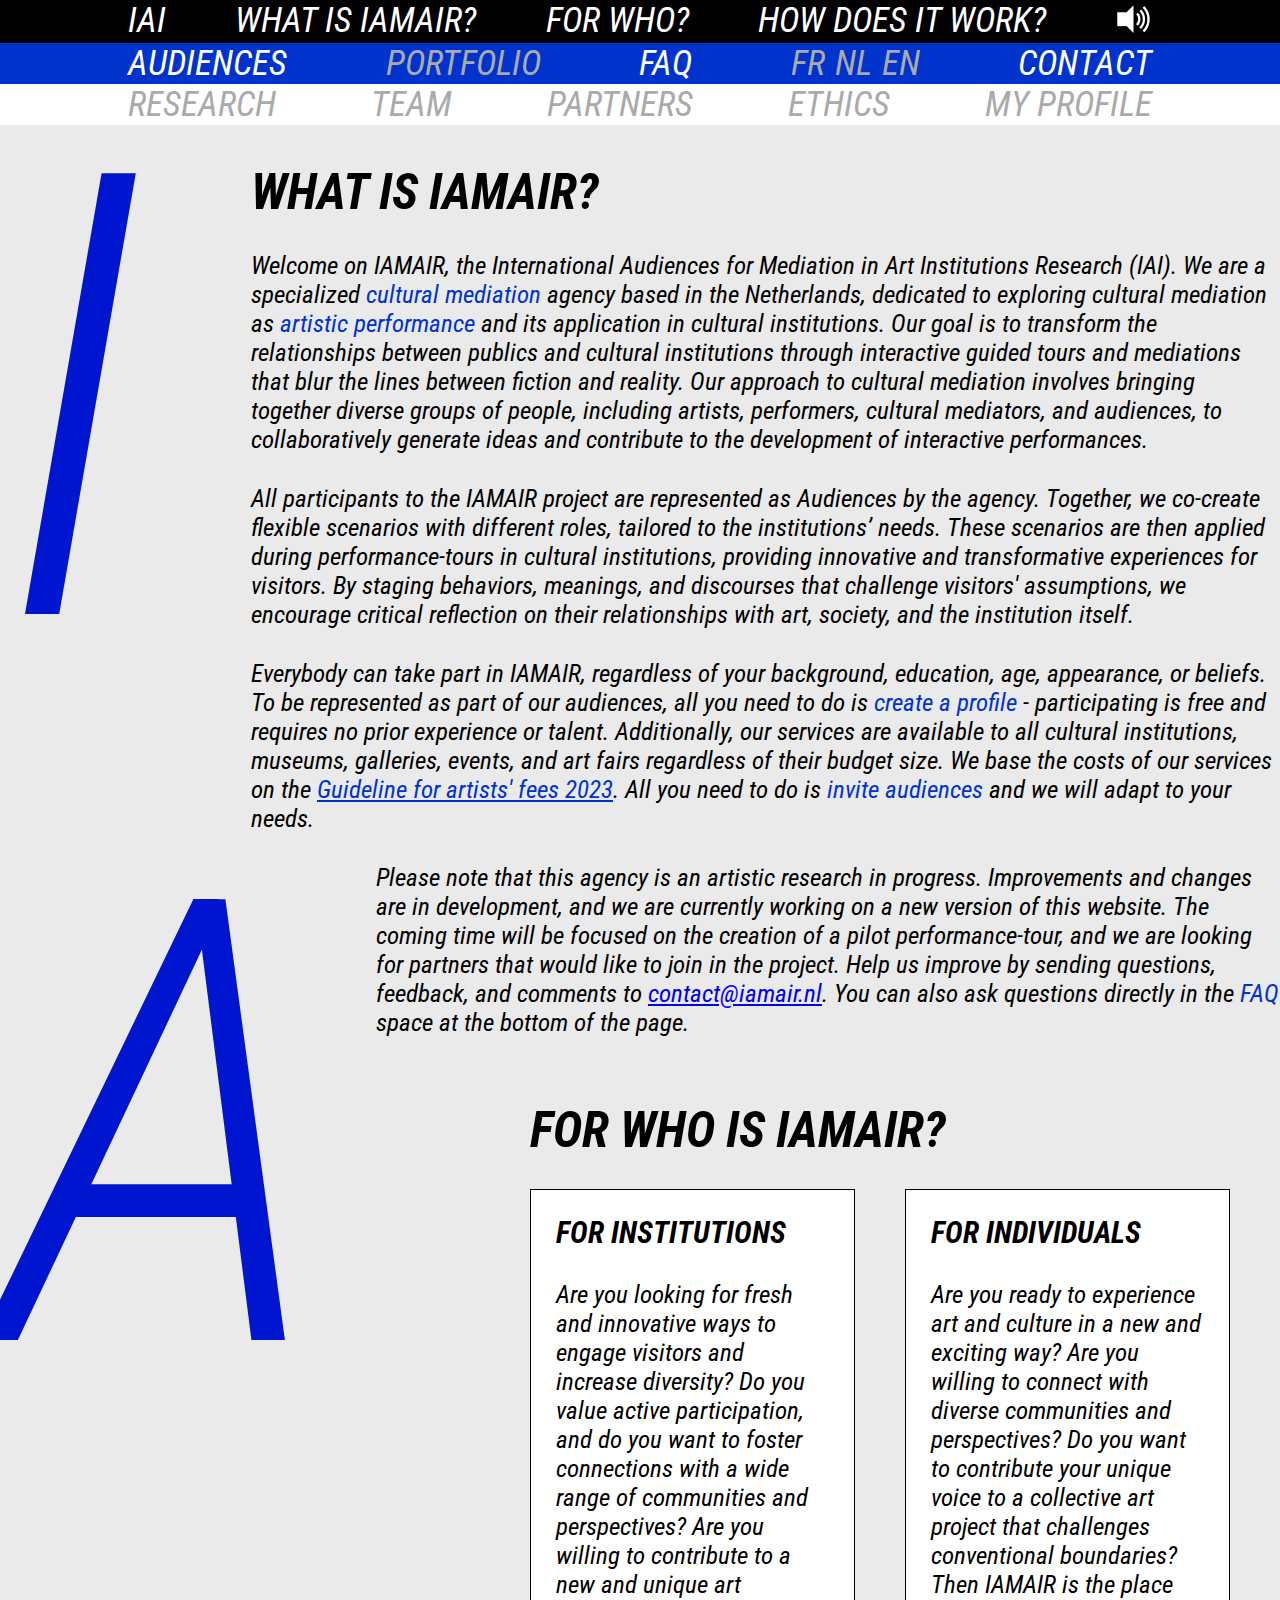
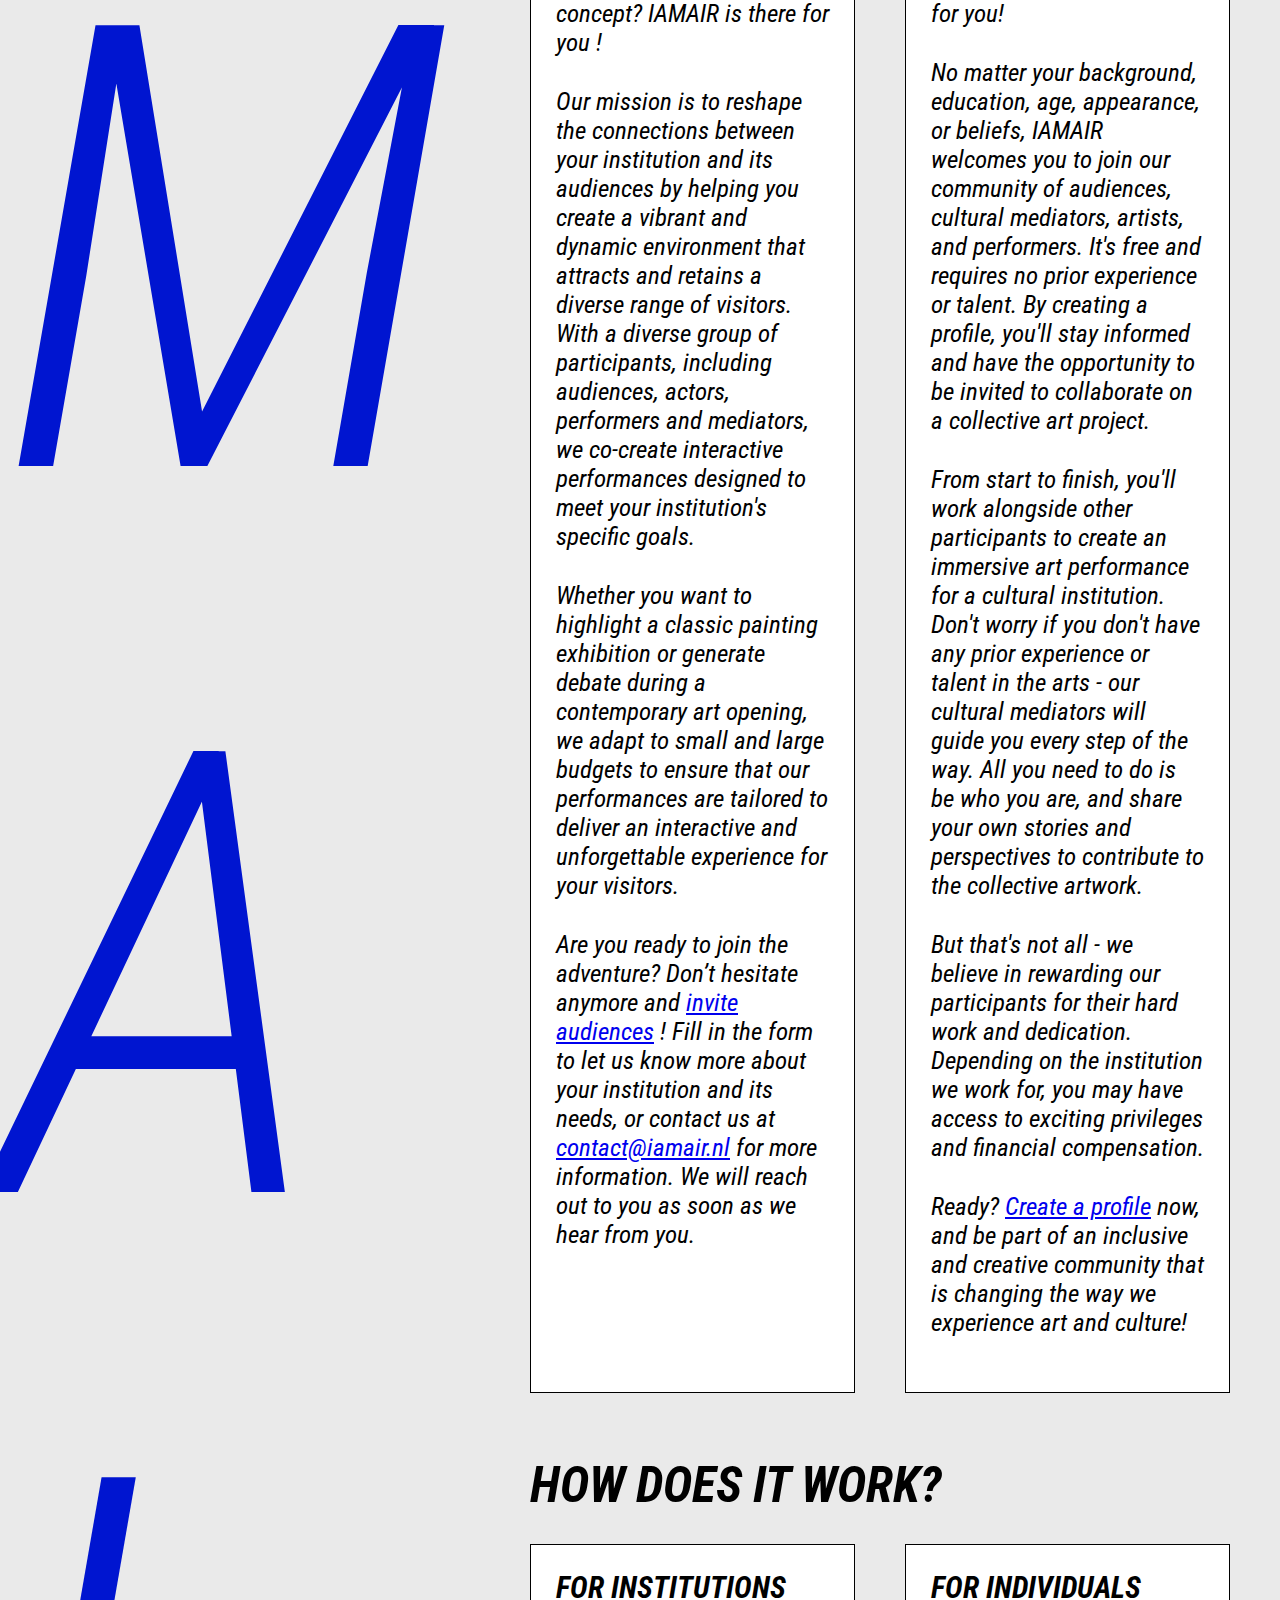
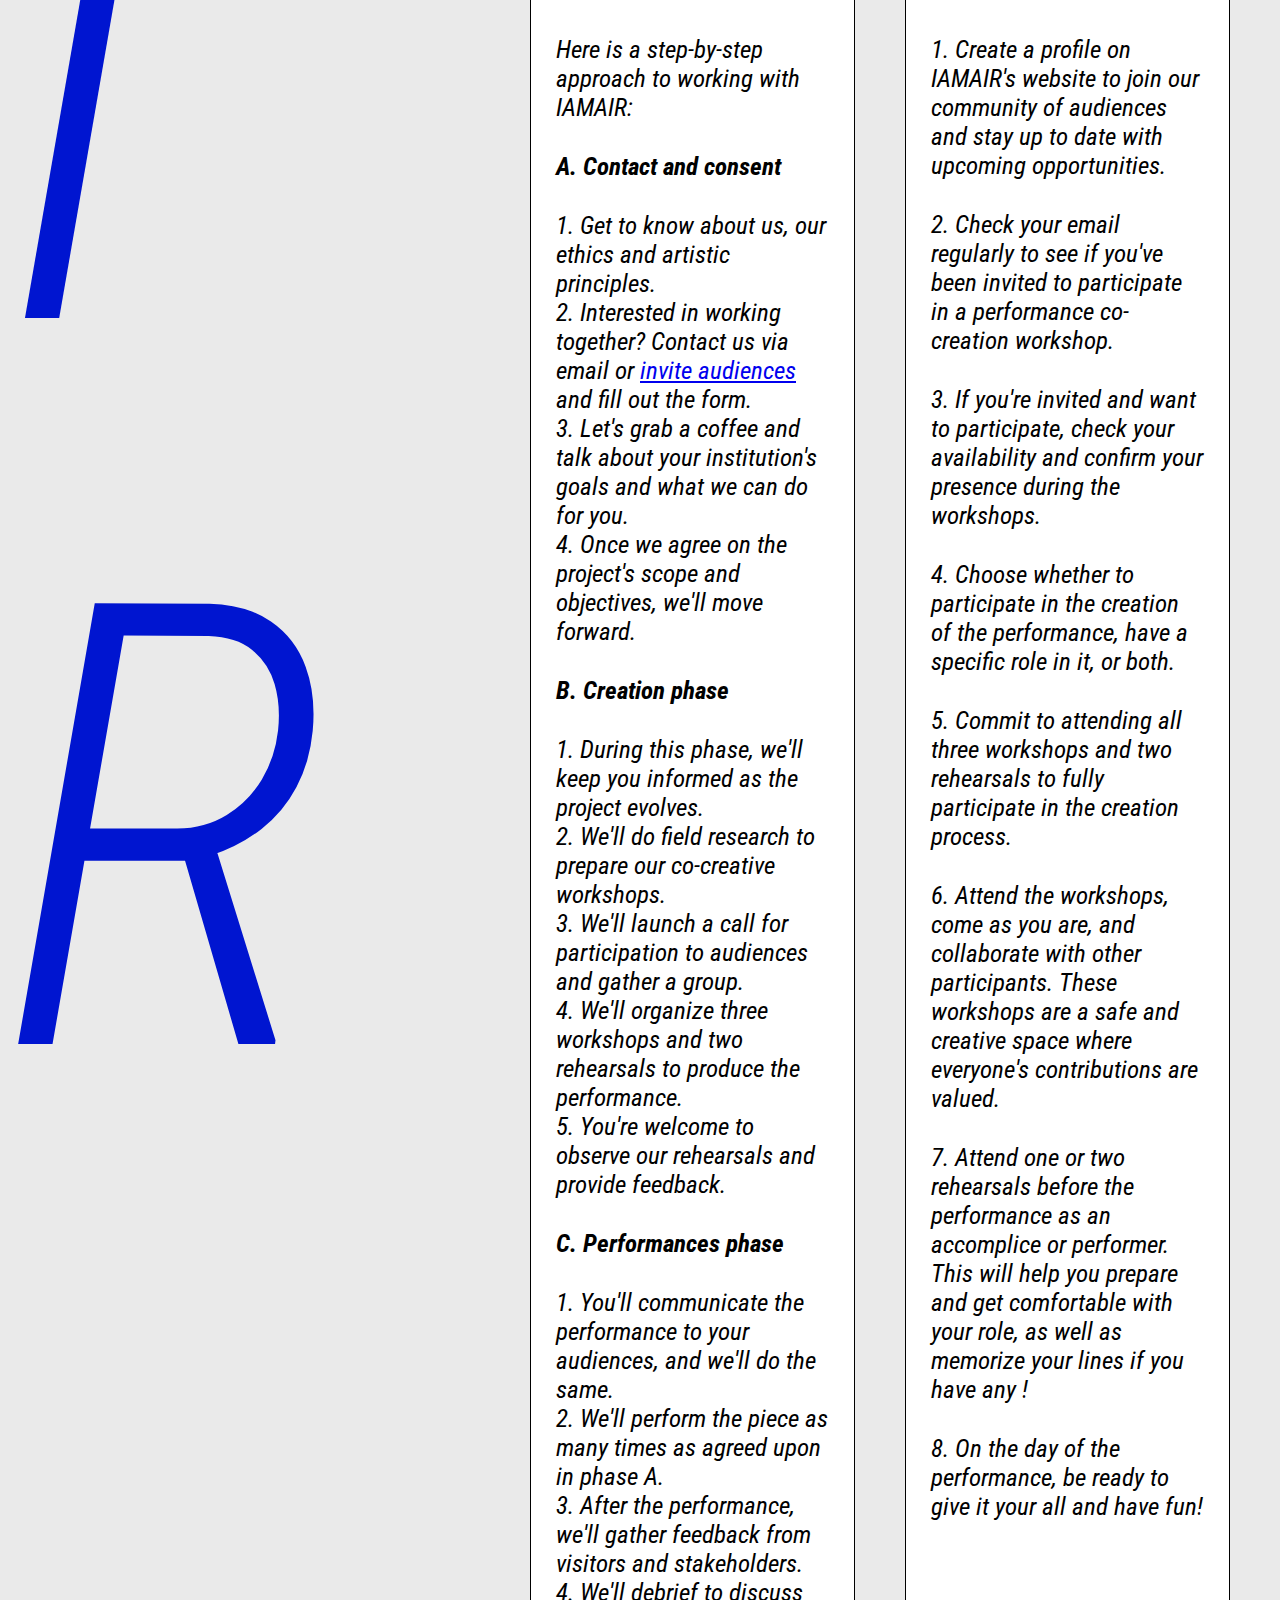
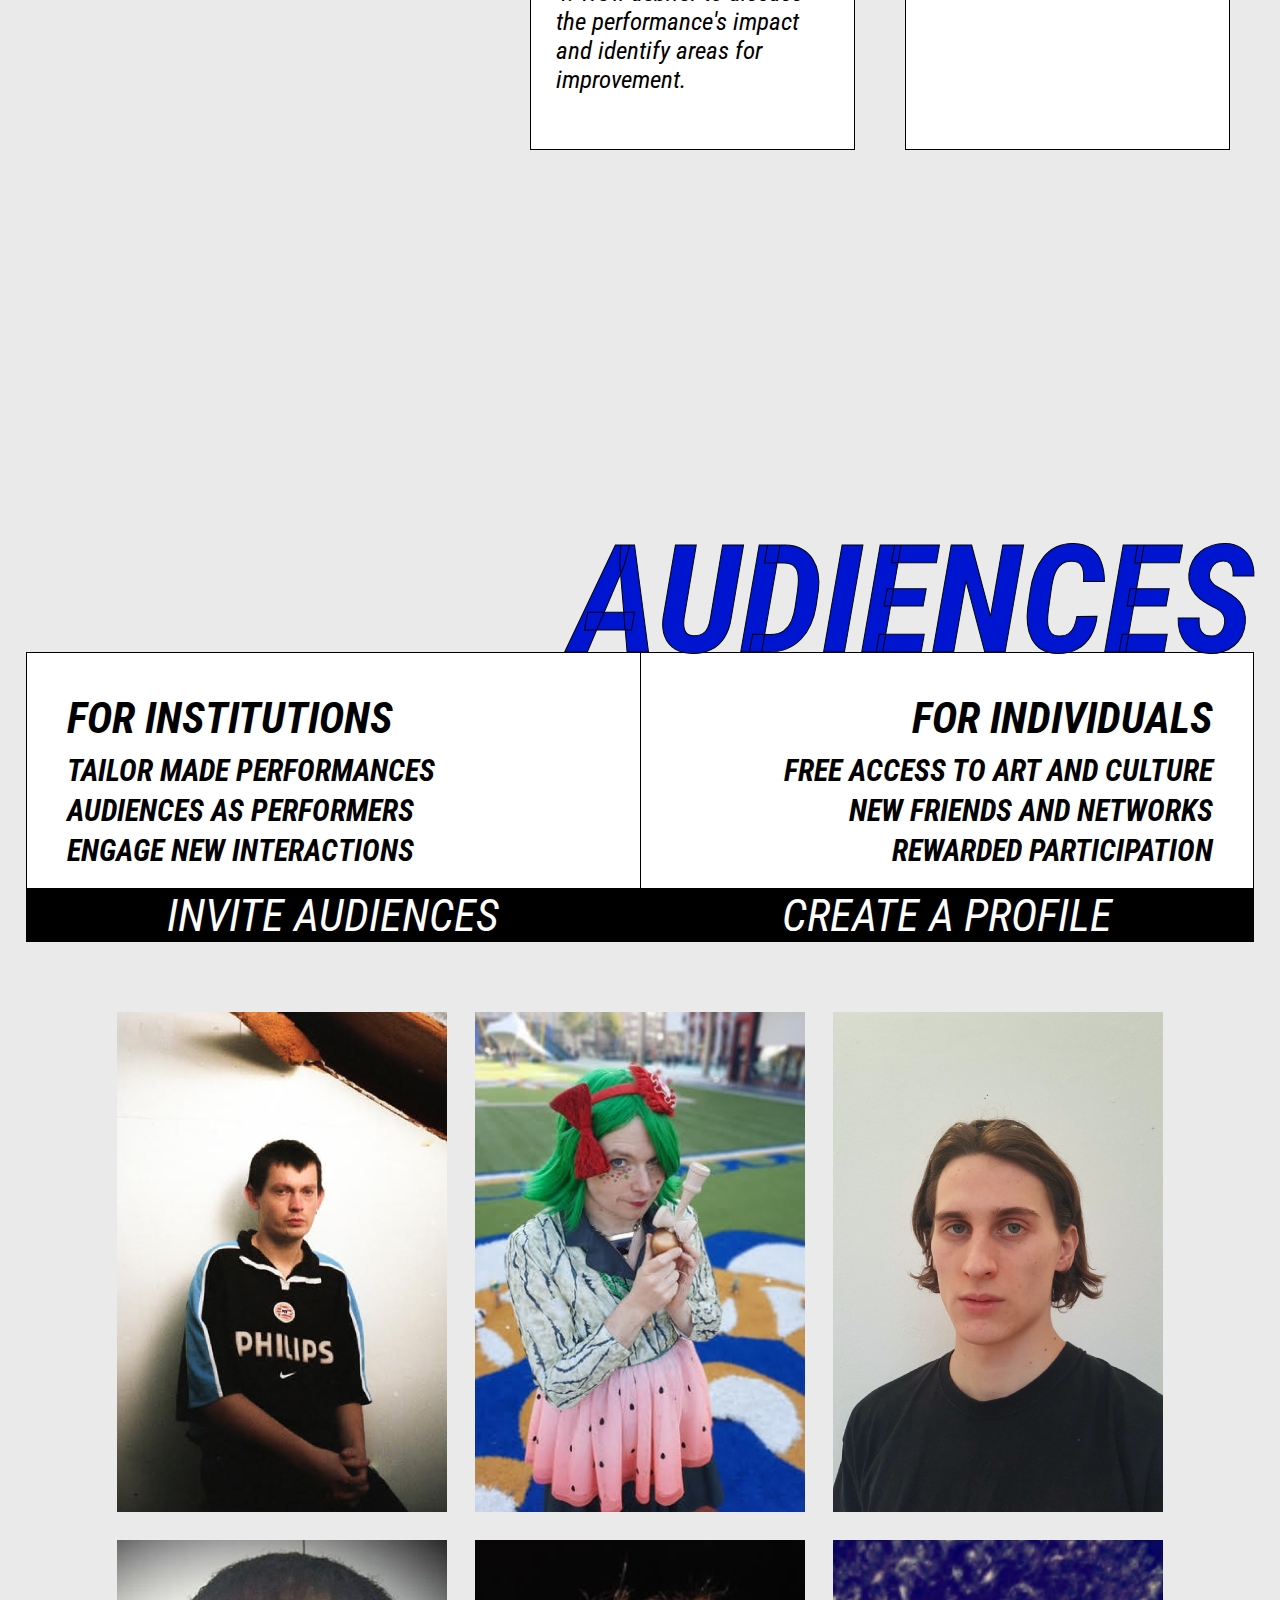
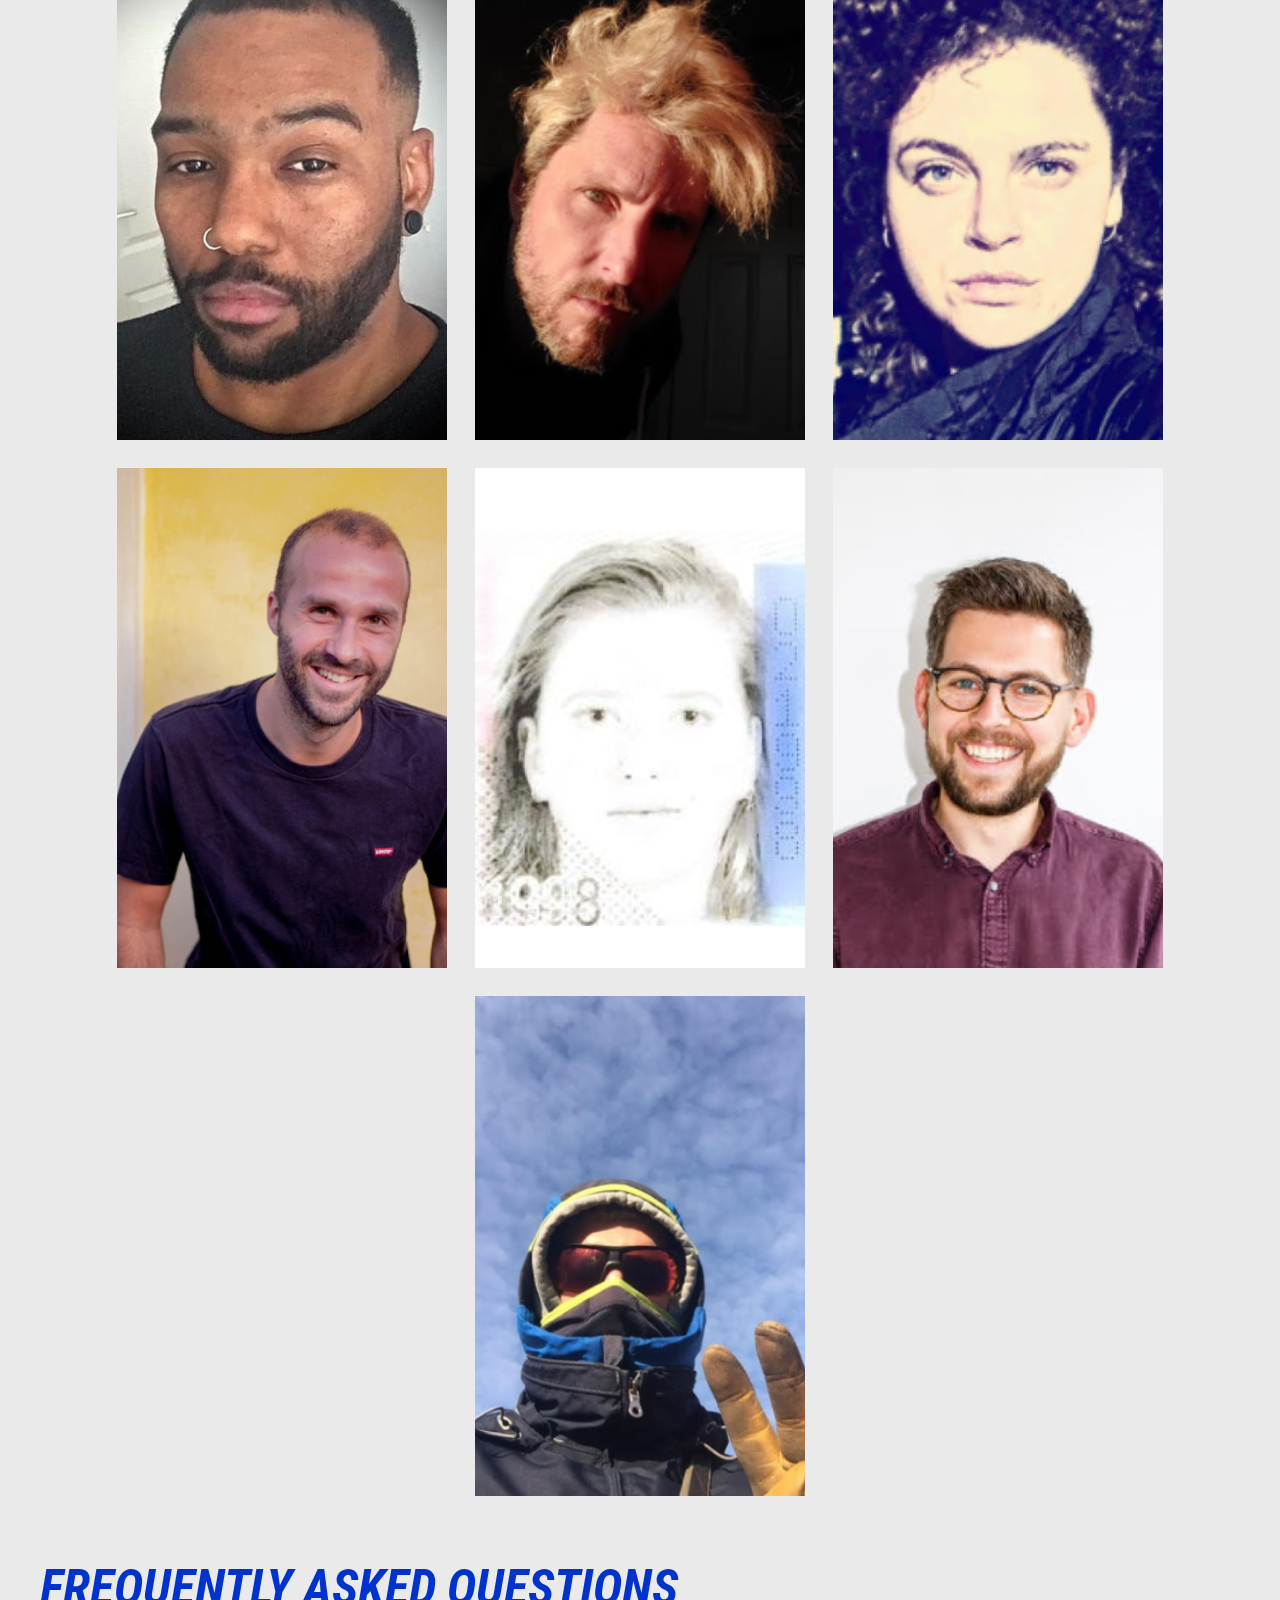
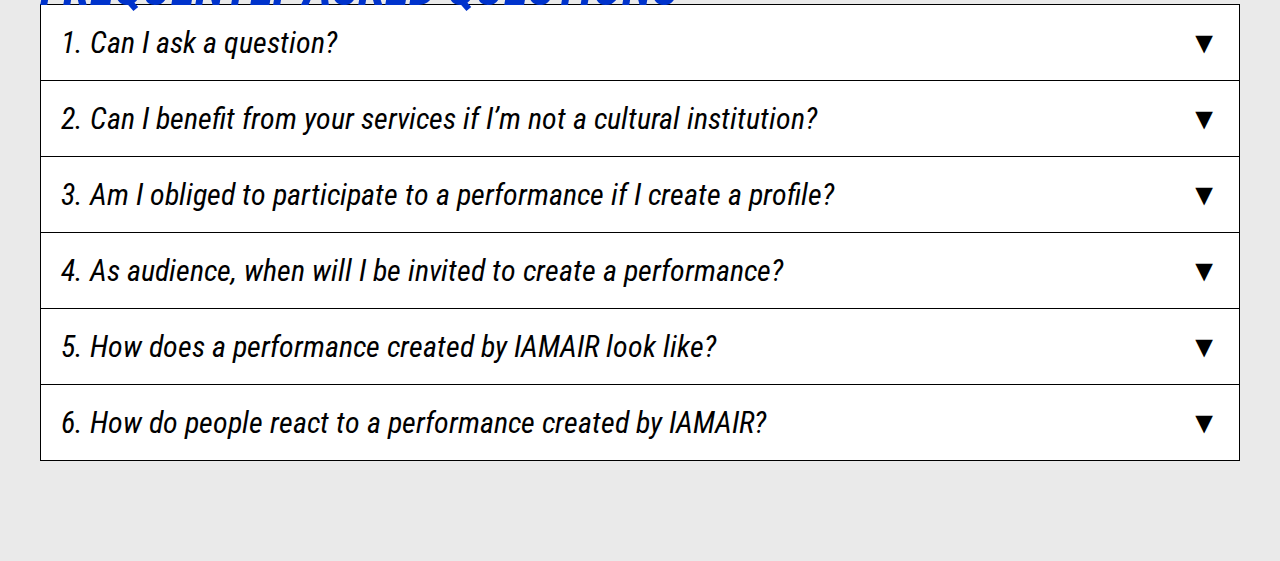
==== index.html @ 420932a9 "style logo in homepage" ====
<!DOCTYPE html>
<html lang="en" class="w-100 h-100">
    <head>
        <meta content="text/html;charset=utf-8" http-equiv="Content-Type"><meta content="utf-8" http-equiv="encoding">
        <link rel="preconnect" href="https://fonts.googleapis.com">
        <link rel="preconnect" href="https://fonts.gstatic.com" crossorigin>
        <link href="https://fonts.googleapis.com/css2?family=Arimo:ital,wght@0,400;0,500;0,600;0,700;1,400;1,500;1,600;1,700&family=Roboto+Condensed:ital,wght@0,300;0,400;0,700;1,300;1,400;1,700&display=swap" rel="stylesheet">
        <style>
            @import url('https://fonts.googleapis.com/css2?family=Arimo:ital,wght@0,400;0,500;0,600;0,700;1,400;1,500;1,600;1,700&family=Roboto+Condensed:ital,wght@0,300;0,400;0,700;1,300;1,400;1,700&display=swap');
            body {
                font-family: 'Arimo', sans-serif;
                font-family: 'Roboto Condensed', sans-serif;
                font-size: 25px;
            }
        </style>
        <link rel="stylesheet" href="styles/main.css">
        <link rel="stylesheet" href="styles/navbar.css">
        <link rel="stylesheet" href="styles/sections.css">
        <script src="js/people.js"></script>
    </head>
    <body class="bg-lightgray">
        <div class="navbar">
            <ul style="max-width: none;padding-inline: 10%;">
                <li>
                    <a href="#">IAI</a>
                </li>
                <li>
                    <a href="#what-is-aimair">WHAT IS IAMAIR?</a>
                </li>
                <li>
                    <a href="#for-who">FOR WHO?</a>
                </li>
                <li>
                    <a href="#how-does-it-work">HOW DOES IT WORK?</a>
                </li>
                <li class="speaker disabled"><img src="images/speaker-icon.png" alt="speaker-icon" /></li>
            </ul>
            <ul class="second-row" style="background: #0033CC;max-width: none;padding-inline: 10%;">
                <li>
                    <a href="#audiences">AUDIENCES</a>
                </li>
                <li class="disable">
                    <a href="#portfolio" style="pointer-events: none">PORTFOLIO</a>
                </li>
                <li>
                    <a href="#faq">FAQ</a>
                </li>
                <li class="languages disabled">
                    <ul>
                        <li>FR</li>
                        <li>NL</li>
                        <li>EN</li>
                    </ul>
                </li>
                <li>
                    <a href="mailto:contact@iamair.nl">CONTACT</a>
                </li>
            </ul>
            <ul class="third-row" style="background: white;max-width: none;padding-inline: 10%;color: blue;">
                <li class="disable">
                    <a href="#research" style="pointer-events: none">RESEARCH</a>
                </li>
                <li class="disable">
                    <a href="#team" style="pointer-events: none">TEAM</a>
                </li>
                <li class="disable">
                    <a href="#partners" style="pointer-events: none">PARTNERS</a>
                </li>
                <li class="disable">
                    <a href="#ethics" style="pointer-events: none">ETHICS</a>
                </li>
                <li class="disable">
                    <a href="#myprofile" style="pointer-events: none">MY PROFILE</a>
                </li>
            </ul>
        </div>
        <div class="sections">
            <div id="about">
                <div class="vertical-logo">
                    IAMAIR
                </div>
                <div id="what-is-aimair">
                    <h2>WHAT IS IAMAIR? </h2>
                    <div>
                        <p>Welcome on IAMAIR, the International Audiences for Mediation in Art Institutions Research (IAI). We are a specialized <span class="blue">cultural mediation</span> agency based in the Netherlands, dedicated to exploring cultural mediation as <span class="blue">artistic performance</span> and its application in cultural institutions. Our goal is to transform the relationships between publics and cultural institutions through interactive guided tours and mediations that blur the lines between fiction and reality. Our approach to cultural mediation involves bringing together diverse groups of people, including artists, performers, cultural mediators, and audiences, to collaboratively generate ideas and contribute to the development of interactive performances.</p>
                        <p>All participants to the IAMAIR project are represented as Audiences by the agency. Together, we co-create flexible scenarios with different roles, tailored to the institutions’ needs. These scenarios are then applied during performance-tours in cultural institutions, providing innovative and transformative experiences for visitors. By staging behaviors, meanings, and discourses that challenge visitors' assumptions, we encourage critical reflection on their relationships with art, society, and the institution itself.</p>
                        <p>Everybody can take part in IAMAIR, regardless of your background, education, age, appearance, or beliefs. To be represented as part of our audiences, all you need to do is <span class="blue">create a profile</span> - participating is free and requires no prior experience or talent. Additionally, our services are available to all cultural institutions, museums, galleries, events, and art fairs regardless of their budget size. We base the costs of our services on the <a href="https://kunstenaarshonorarium.nl/en/guideline-for-artists-fees/" class="blue" target="_blank">Guideline for artists' fees 2023</a>. All you need to do is <span class="blue">invite audiences</span> and we will adapt to your needs.</p>
                        <p>Please note that this agency is an artistic research in progress. Improvements and changes are in development, and we are currently working on a new version of this website. The coming time will be focused on the creation of a pilot performance-tour, and we are looking for partners that would like to join in the project. Help us improve by sending questions, feedback, and comments to <a href="mailto:contact@iamair.nl">contact@iamair.nl</a>. You can also ask questions directly in the <span class="blue">FAQ</span> space at the bottom of the page.</p>
                    </div>
                </div>
                <div id="for-who">
                    <h2>FOR WHO IS IAMAIR?</h2>
                    <div>
                        <div class="what-column">
                            <h3>FOR INSTITUTIONS</h3>
                            <p>Are you looking for fresh and innovative ways to engage visitors and increase diversity? Do you value active participation, and do you want to foster connections with a wide range of communities and perspectives? Are you willing to contribute to a new and unique art concept? IAMAIR is there for you !</p>
                            <p>Our mission is to reshape the connections between your institution and its audiences by helping you create a vibrant and dynamic environment that attracts and retains a diverse range of visitors. With a diverse group of participants, including audiences, actors, performers and mediators, we co-create interactive performances designed to meet your institution's specific goals.</p>
                            <p>Whether you want to highlight a classic painting exhibition or generate debate during a contemporary art opening, we adapt to small and large budgets to ensure that our performances are tailored to deliver an interactive and unforgettable experience for your visitors.</p>
                            <p>Are you ready to join the adventure? Don’t hesitate anymore and <a href="/invite-audiences.html">invite audiences</a> ! Fill in the form to let us know more about your institution and its needs, or contact us at <a href="mailto:contact@iamair.nl">contact@iamair.nl</a> for more information. We will reach out to you as soon as we hear from you.</p>
                        </div>
                        <div class="what-column">
                            <h3>FOR INDIVIDUALS</h3>
                            <p>Are you ready to experience art and culture in a new and exciting way? Are you willing to connect with diverse communities and perspectives? Do you want to contribute your unique voice to a collective art project that challenges conventional boundaries? Then IAMAIR is the place for you!</p>
                            <p>No matter your background, education, age, appearance, or beliefs, IAMAIR welcomes you to join our community of audiences, cultural mediators, artists, and performers. It's free and requires no prior experience or talent. By creating a profile, you'll stay informed and have the opportunity to be invited to collaborate on a collective art project.</p>
                            <p>From start to finish, you'll work alongside other participants to create an immersive art performance for a cultural institution. Don't worry if you don't have any prior experience or talent in the arts - our cultural mediators will guide you every step of the way. All you need to do is be who you are, and share your own stories and perspectives to contribute to the collective artwork.</p>
                            <p>But that's not all - we believe in rewarding our participants for their hard work and dedication. Depending on the institution we work for, you may have access to exciting privileges and financial compensation.</p>
                            <p>Ready? <a href="/create-a-profile.html">Create a profile</a> now, and be part of an inclusive and creative community that is changing the way we experience art and culture!</p>
                        </div>
                    </div>
                </div>
                <div id="how-does-it-work">
                    <h2>HOW DOES IT WORK?</h2>
                    <div>
                        <div class="what-column">
                            <h3>FOR INSTITUTIONS</h3>
                            <p>Here is a step-by-step approach to working with IAMAIR:</p>
                            <p><b>A. Contact and consent</b></p>
                            <p>
                            1. Get to know about us, our ethics and artistic principles.</br>
                            2. Interested in working together? Contact us via email or <a href="/invite-audiences.html">invite audiences</a> and fill out the form.</br>
                            3. Let's grab a coffee and talk about your institution's goals and what we can do for you.</br>
                            4. Once we agree on the project's scope and objectives, we'll move forward.
                            </p>
                            <p><b>B. Creation phase</b></p>
                            <p>
                            1. During this phase, we'll keep you informed as the project evolves.</br>
                            2. We'll do field research to prepare our co-creative workshops.</br>
                            3. We'll launch a call for participation to audiences and gather a group.</br>
                            4. We'll organize three workshops and two rehearsals to produce the performance.</br>
                            5. You're welcome to observe our rehearsals and provide feedback.     
                            </p>
                            <p><b>C. Performances phase</b></p>
                            <p>
                            1. You'll communicate the performance to your audiences, and we'll do the same.</br>
                            2. We'll perform the piece as many times as agreed upon in phase A.</br>
                            3. After the performance, we'll gather feedback from visitors and stakeholders.</br>
                            4. We'll debrief to discuss the performance's impact and identify areas for improvement. 
                            </p>
                        </div>
                        <div class="what-column">
                            <h3>FOR INDIVIDUALS</h3>
                            <p>1. Create a profile on IAMAIR's website to join our community of audiences and stay up to date with upcoming opportunities.</p>
                            <p>2. Check your email regularly to see if you've been invited to participate in a performance co-creation workshop.</p>
                            <p>3. If you're invited and want to participate, check your availability and confirm your presence during the workshops.</p>
                            <p>4. Choose whether to participate in the creation of the performance, have a specific role in it, or both.</p>
                            <p>5. Commit to attending all three workshops and two rehearsals to fully participate in the creation process.</p>
                            <p>6. Attend the workshops, come as you are, and collaborate with other participants. These workshops are a safe and creative space where everyone's contributions are valued.</p>
                            <p>7. Attend one or two rehearsals before the performance as an accomplice or performer. This will help you prepare and get comfortable with your role, as well as memorize your lines if you have any !</p>
                            <p>8. On the day of the performance, be ready to give it your all and have fun!</p>
                        </div>
                    </div>
                </div>
            </div>
            <div id="audiences">
                <div>
                    <h2 style="margin-bottom: -37px !important;">AUDIENCES</h2>
                </div>
                <div class="audiences-options">
                    <div class="audiences-left">
                        <h3>FOR INSTITUTIONS</h3>
                        <ul>
                            <li>TAILOR MADE PERFORMANCES</li>
                            <li>AUDIENCES AS PERFORMERS</li>
                            <li>ENGAGE NEW INTERACTIONS</li>
                        </ul>
                    </div>
                    <div class="audiences-right">
                        <h3>FOR INDIVIDUALS</h3>
                        <ul>
                            <li>FREE ACCESS TO ART AND CULTURE</li>
                            <li>NEW FRIENDS AND NETWORKS</li>
                            <li>REWARDED PARTICIPATION</li>
                        </ul>
                    </div>
                </div>
                <div class="audience-buttons">
                    <div class="audiences-button-left">
                        <a href="/systers/iamair/invite-audiences.html">INVITE AUDIENCES</a>
                    </div>
                    <div class="audiences-button-right">
                        <a href="/systers/iamair/create-a-profile.html">CREATE A PROFILE</a>
                    </div>
                </div>
            </div>
            <div class="people-container">
                <ul id="all-people" class="image-gallery">
                </ul>
                <template id="template-person">
                    <li>
                        <img src="" alt="" />
                    </li>
                </template>
                <script>
                    const all_people = document.getElementById("all-people");
                    const template_person = document.getElementById("template-person");
                    people.forEach(person => {
                        const clone = template_person.content.cloneNode(true);
                        const img = clone.querySelector("img");
                        img.src = person.photo;
                        img.alt = person.name;
                        all_people.appendChild(clone);
                    });
                </script>
                <!-- heading text -->
                <!-- <ul class="image-gallery">
                    
                    <li>
                        <img src="images/person.jpg" alt="" />
                        <div class="overlay"><span></span></div>
                    </li>
                    <li>
                        <img src="images/person.jpg" alt="" />
                        <div class="overlay"><span></span></div>
                    </li>
                    <li>
                        <img src="images/person.jpg" alt="" />
                        <div class="overlay"><span></span></div>
                    </li>
                    <li>
                        <img src="images/person.jpg" alt="" />
                        <div class="overlay"><span></span></div>
                    </li>
                    <li>
                        <img src="images/person.jpg" alt="" />
                        <div class="overlay"><span></span></div>
                    </li>
                   
                    <li>
                        <img src="images/person.jpg" alt="" />
                        <div class="overlay"><span></span></div>
                    </li>
                    <li>
                        <img src="images/person.jpg" alt="" />
                        <div class="overlay"><span></span></div>
                    </li>
                    <li>
                        <img src="images/person.jpg" alt="" />
                        <div class="overlay"><span></span></div>
                    </li>
                    <li>
                        <img src="images/person.jpg" alt="" />
                        <div class="overlay"><span></span></div>
                    </li>
                    <li>
                        <img src="images/person.jpg" alt="" />
                        <div class="overlay"><span></span></div>
                    </li>
                   
                    <li>
                        <img src="images/person.jpg" alt="" />
                        <div class="overlay"><span></span></div>
                    </li>
                    <li>
                        <img src="images/person.jpg" alt="" />
                        <div class="overlay"><span></span></div>
                    </li>
                    <li>
                        <img src="images/person.jpg" alt="" />
                        <div class="overlay"><span></span></div>
                    </li>
                    <li>
                        <img src="images/person.jpg" alt="" />
                        <div class="overlay"><span></span></div>
                    </li>
                    <li>
                        <img src="images/person.jpg" alt="" />
                        <div class="overlay"><span></span></div>
                    </li>
                   
                    <li>
                        <img src="images/person.jpg" alt="" />
                        <div class="overlay"><span></span></div>
                    </li>
                    <li>
                        <img src="images/person.jpg" alt="" />
                        <div class="overlay"><span></span></div>
                    </li>
                    <li>
                        <img src="images/person.jpg" alt="" />
                        <div class="overlay"><span></span></div>
                    </li>
                    <li>
                        <img src="images/person.jpg" alt="" />
                        <div class="overlay"><span></span></div>
                    </li>
                    <li>
                        <img src="images/person.jpg" alt="" />
                        <div class="overlay"><span></span></div>
                    </li>
                    
                    <li>
                        <img src="images/person.jpg" alt="" />
                        <div class="overlay"><span></span></div>
                    </li>
                    <li>
                        <img src="images/person.jpg" alt="" />
                        <div class="overlay"><span></span></div>
                    </li>
                    <li>
                        <img src="images/person.jpg" alt="" />
                        <div class="overlay"><span></span></div>
                    </li>
                    <li>
                        <img src="images/person.jpg" alt="" />
                        <div class="overlay"><span></span></div>
                    </li>
                    <li>
                        <img src="images/person.jpg" alt="" />
                        <div class="overlay"><span></span></div>
                    </li>
                   
                    <li>
                        <img src="images/person.jpg" alt="" />
                        <div class="overlay"><span></span></div>
                    </li>
                    <li>
                        <img src="images/person.jpg" alt="" />
                        <div class="overlay"><span></span></div>
                    </li>
                    <li>
                        <img src="images/person.jpg" alt="" />
                        <div class="overlay"><span></span></div>
                    </li>
                    <li>
                        <img src="images/person.jpg" alt="" />
                        <div class="overlay"><span></span></div>
                    </li>
                    <li>
                        <img src="images/person.jpg" alt="" />
                        <div class="overlay"><span></span></div>
                    </li>
                </ul> -->
            </div>
            <div id="faq">
                <h2 class="blue attach">FREQUENTLY ASKED QUESTIONS</h2>
                <nav>
                    <label for="q1"><span class="faq">1. Can I ask a question?</span></label>               
                    <input type="checkbox" id="q1"> 
                    <ul class="slide">
                        <li>Yes, you can ask a question by sending an email to <a href="mailto:contact@iamair.nl">contact@iamair.nl</a>.</li> 
                    </ul>
                </nav> 
                <nav>
                    <label for="q2"><span class="faq">2. Can I benefit from your services if I’m not a cultural institution? </span></label>               
                    <input type="checkbox" id="q2"> 
                    <ul class="slide">
                        <li>Yes, we welcome other organizations with shared values to work with us. Contact us and tell us more about your goals, we will reach out to you and see what we can do.</li> 
                    </ul>
                </nav> 
                <nav>
                    <label for="q3"><span class="faq">3. Am I obliged to participate to a performance if I create a profile?</span></label>               
                    <input type="checkbox" id="q3"> 
                    <ul class="slide">
                        <li></li> 
                    </ul>
                </nav> 
                <nav>
                    <label for="q4"><span class="faq">4. As audience, when will I be invited to create a performance?</span></label>               
                    <input type="checkbox" id="q4"> 
                    <ul class="slide">
                        <li></li> 
                    </ul>
                </nav>
                <nav>
                    <label for="q5"><span class="faq">5. How does a performance created by IAMAIR look like?</span></label>               
                    <input type="checkbox" id="q5"> 
                    <ul class="slide">
                        <li></li> 
                    </ul>
                </nav>
                <nav id="question6">
                    <label for="q6"><span class="faq">6. How do people react to a performance created by IAMAIR?</span></label>               
                    <input type="checkbox" id="q6"> 
                    <ul class="slide">
                        <li></li> 
                    </ul>
                </nav>
            </div>
        </div>
    </body>
</html>
---- styles/main.css ----
* {
    margin: 0;
    padding: 0;
}

body {
    padding-top: 48px;
    font-style: italic;
}

ul {
    list-style: none;
}

.bg-lightgray {
    background-color: #eaeaea;
}

h2 {
    font-size: 50px;
    font-style: italic;
    margin-top: 63px;
}
h4 {
    font-size: 40px;
    font-style: italic;
    font-weight: normal;
    padding-top: 20%;
    padding-left: 10%;
}
.blue {
    color:#0033CC;
}
---- styles/navbar.css ----
.navbar {
    background: black;
    color: white;
    position: fixed;
    top: 0;
    left: 0;
    right: 0;
    z-index: 1;
}

.navbar a {
    text-decoration: none;
    color: white;
    font-weight: normal;
    font-size: 35px;
}

.navbar ul {
    display: flex;
}

.navbar > ul {
    margin: 0 auto;
    max-width: 1600px;
    font-style: italic;
    font-weight: medium;
    justify-content: space-between;
}

.navbar > ul.second-row a {
  color: white;
}

.navbar > ul.third-row a {
  color: #0033CC;
}

.navbar ul > li:not(:first-child) {
    margin-left: 10px;
}
.navbar ul > li:not(:last-child) {
    margin-right: 10px;
}
.navbar > ul > li {
    padding-top: 0;
    padding-bottom: 0;
}

.navbar .languages {
  justify-content: center;
  color: #AAAAAA;
  font-size: 35px;
}

.navbar .disable a {
  color: #AAAAAA!important;
}

.navbar .languages ul {
    flex-wrap: wrap;
}
.navbar .languages li:not(:first-child) {
    margin-left: 0px !important;
}
.navbar .languages li:not(:last-child) {
    margin-right: 10px;
}
---- styles/sections.css ----
.sections {
    margin: 0 auto;
    position: relative;
    margin-top: 4%;
}

#about {
    max-width: 1600px;
    margin: 0 auto;
    position: relative;
    padding-bottom: 0;
}

.vertical-logo {
    position: absolute;
    margin-top: -60px;
    font-size: 620px;
    font-style: italic;
    font-weight: 300;
    max-width: 1ch;
    line-break: anywhere;
    color: #0015D0;
}

/******************************************************************/

.what-column {
    background-color: white;
    border: 1px solid black;
}

#what-is-aimair {
    border: solid 1px transparent; /* this is just a hack to include child h2's top margin. */
    padding-left: 250px;
}
#what-is-aimair p {
    max-width: 1100px;
    margin-top: 30px;
}
#what-is-aimair p:nth-child(2) {
    /* margin-left: 125px; */
}
#what-is-aimair p:nth-child(3) {
    /* margin-left: 250px; */
}
#what-is-aimair p:nth-child(4) {
    margin-left: 125px;
}

/******************************************************************/

#how-does-it-work {
    padding-left: 50px;
    padding-right: 50px;
    padding-bottom: 0;
    margin-left: 20%;
}
#how-does-it-work h2,
#how-does-it-work h3,
#how-does-it-work p {
    margin-bottom: 30px;
}
#how-does-it-work h3 {
    font-size: 30px;
}
#how-does-it-work > div {
    display: flex;
    flex-direction: column;
    /* flex-wrap: wrap; */
}
#how-does-it-work > div > div {
    width: 500px;
}
#how-does-it-work > div > div:first-child {
    margin-right: 25px;
    padding: 25px;
}
@media only screen and (min-width: 992px) {
    #how-does-it-work {
        padding-left: 530px;
        padding-bottom: 150px;
        margin-left: 0;
    }
    #how-does-it-work h2,
    #how-does-it-work h3,
    #how-does-it-work p {
        margin-bottom: 30px;
    }
    #how-does-it-work h3 {
        font-size: 30px;
    }
    #how-does-it-work > div {
        display: flex;
        flex-direction: row;
        /* flex-wrap: wrap; */
    }
    #how-does-it-work > div > div {
        width: 530px;
        padding: 25px;
    }
    #how-does-it-work > div > div:first-child {
        margin-right: 50px;
    }
}
/******************************************************************/

#for-who {
    padding-left: 50px;
    padding-right: 50px;
    padding-bottom: 0;
    margin-left: 20%;
}
#for-who h2,
#for-who h3,
#for-who p {
    margin-bottom: 30px;
}
#for-who h3 {
    font-size: 30px;
}
#for-who > div {
    display: flex;
    flex-direction: column;
    /* flex-wrap: wrap; */
}
##for-who > div > div {
    width: 500px;
}
#for-who > div > div:first-child {
    margin-right: 25px;
    padding: 25px;
}
@media only screen and (min-width: 992px) {
    #for-who {
        padding-left: 530px;
        padding-bottom: 0;
        margin-left: 0;
    }
    #for-who h2,
    #for-who h3,
    ##for-who p {
        margin-bottom: 30px;
    }
    #for-who h3 {
        font-size: 30px;
    }
    #for-who > div {
        display: flex;
        flex-direction: row;
        /* flex-wrap: wrap; */
    }
    #for-who > div > div {
        width: 530px;
        padding: 25px;
    }
    #for-who > div > div:first-child {
        margin-right: 50px;
    }
}
/******************************************************************/
#audiences {
    padding: 0;
    background-color: #eaeaea;
    text-align: -moz-center;
    margin-inline: 2%;
    margin-top: 150px;
}
#audiences h2 {
    font-size: 76px;
    font-weight: bold;
    font-style: italic;
    text-align: right;
    color: #0015D0;
    margin-left: auto;
    margin-bottom: -1.6%;
    -webkit-text-stroke: 1px black;
}
#audiences h3 {
    font-size: 40px;
    font-weight: bold;
    font-style: italic;
    padding-bottom: 10px;
}
#audiences li {
    font-size: 30px;
    font-weight: bold;
    font-style: italic;
}

#audiences div.audience-buttons {
    background: black;
    text-align: center;
}

#audiences div.audience-buttons a {
    color: white !important;
    text-decoration: none !important;
    font-size: 45px;
}

.audiences-button-left {
    text-align: center!important;
}

.audiences-button-right {
    text-align: center!important;
}

#audiences > div {
    display: flex;
    flex-direction: column;
    /* max-width: 75%; */
    padding-left: 0!important;
    
}
#audiences > h2 {
    display: flex;
    flex-direction: row;
    max-width: 600px;
}
#audiences > div > div {
    width: 100%!important;
    text-align: right;
}
.audiences-options {
    background: white;
    /* padding-right: 2.5%;
    margin-left: 2.5%; */
    border: 1px solid black;
}

.audiences-left {
    padding-top: 40px;
    padding-bottom: 15px;
    text-align: left !important;
    margin-left: 40px;
    border-right: 1px solid black;
}

.audiences-right {
    padding-top: 40px;
    padding-bottom: 15px;
    text-align: right !important;
    margin-right: 40px;
}

@media only screen and (min-width: 992px) {
    #audiences {
        background-color: #eaeaea;
        padding: 0;
        text-align: -moz-center;
        margin-inline: 2%;
    }
    #audiences > div {
        flex-direction: row;
        /* max-width: 1600px; */
        padding-left: 0;
    }
    #audiences > div > div {
        width: 50%;
        text-align: right;
    }
    #audiences > h2 {
        max-width: 1600px;
    }
    #audiences h2 {
        font-size: 150px;
    }
    #audiences h3 {
        font-size: 43px;
    }
    #audiences li {
        font-size: 30px;
        padding-bottom: 5px;
    }
}

/******************************************************************/
.people-container {
    margin-top: 50px;
}
.image-gallery {
  display: flex;
  flex-wrap: wrap;
  justify-content: center;
  gap: 28px;
  padding-top: 20px;
}

.image-gallery > li {
    flex-basis: 330px; /* width: 235px; */
}

.image-gallery li img {
  object-fit: cover;
  max-width: 100%;
  height: auto;
  vertical-align: middle;
}

/**************************faq******************************/

#faq {
    max-width: 1200px;
    margin: auto;
    padding-bottom: 100px;
}

.blue.attach {
    margin-bottom: -13px;
}

nav {
    background: #D9D9D9;
    margin: 0 auto;
}

span.faq {
    padding : 20px;
    background: white;
    color: black;
    font-size : 30px;
    cursor : pointer;
    display: block;
    border: 1px solid black;
    border-bottom: none;
}

span.faq::after {
  float: right;
  right: 10%;
  content: "▼";
}

#question6 span.faq {
    border-bottom: 1px solid black!important;
}

.slide {
  clear:both;
  width:100%;
  height:0px;
  font-size: 30px;
  overflow: hidden;
  text-align: left;
  transition: height .4s ease;
}

.slide li {
    padding : 20px;
    border: 1px solid black;
    border-bottom: none;
}

#question6 .slide li {
    border-top: none;
    border-bottom: 1px solid black!important;
}

#q1 {position: absolute; opacity: 0; height: 0px;}    
#q1:checked + .slide {height: auto;} 

#q2 {position: absolute; opacity: 0; height: 0px;}    
#q2:checked + .slide {height: auto;} 

#q3 {position: absolute; opacity: 0; height: 0px;}    
#q3:checked + .slide {height: auto;} 

#q4 {position: absolute; opacity: 0; height: 0px;}    
#q4:checked + .slide {height: auto;} 

#q5 {position: absolute; opacity: 0; height: 0px;}    
#q5:checked + .slide {height: auto;} 

#q6 {position: absolute; opacity: 0; height: 0px;}    
#q6:checked + .slide {height: auto;}
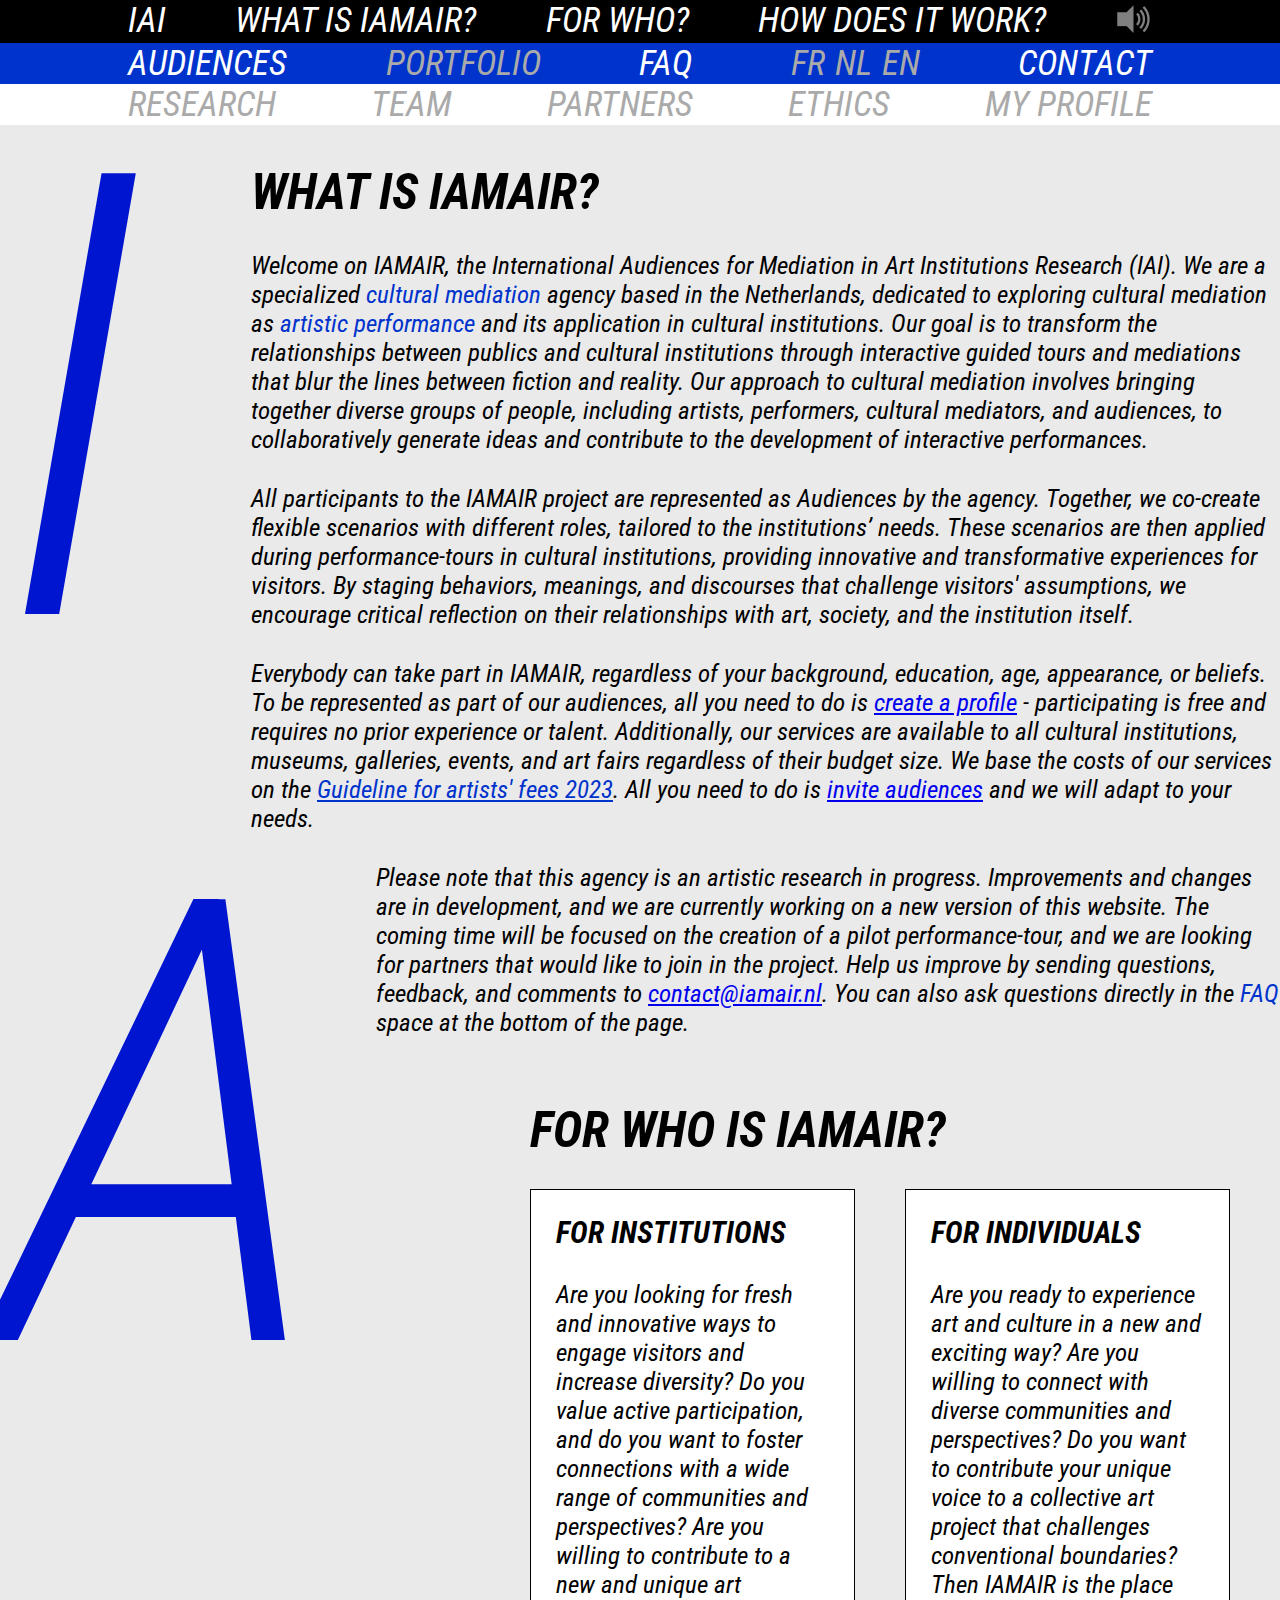
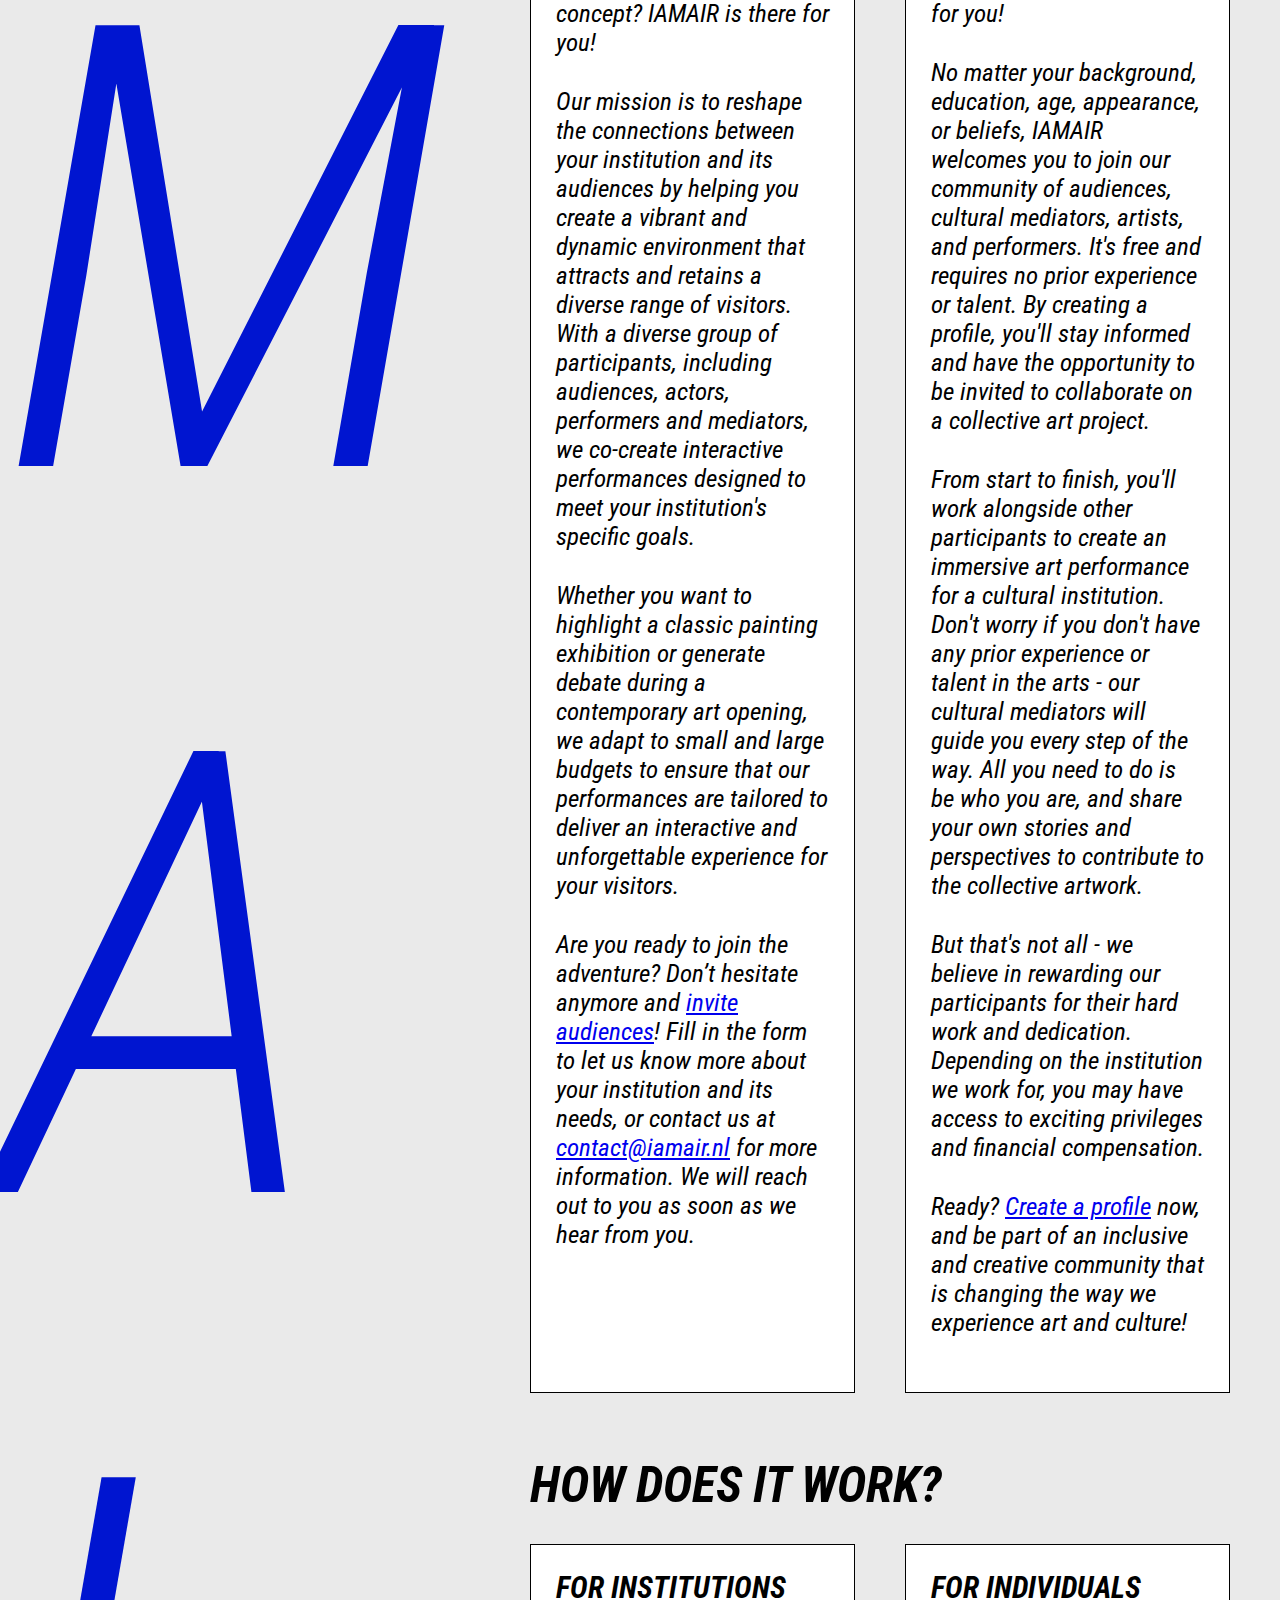
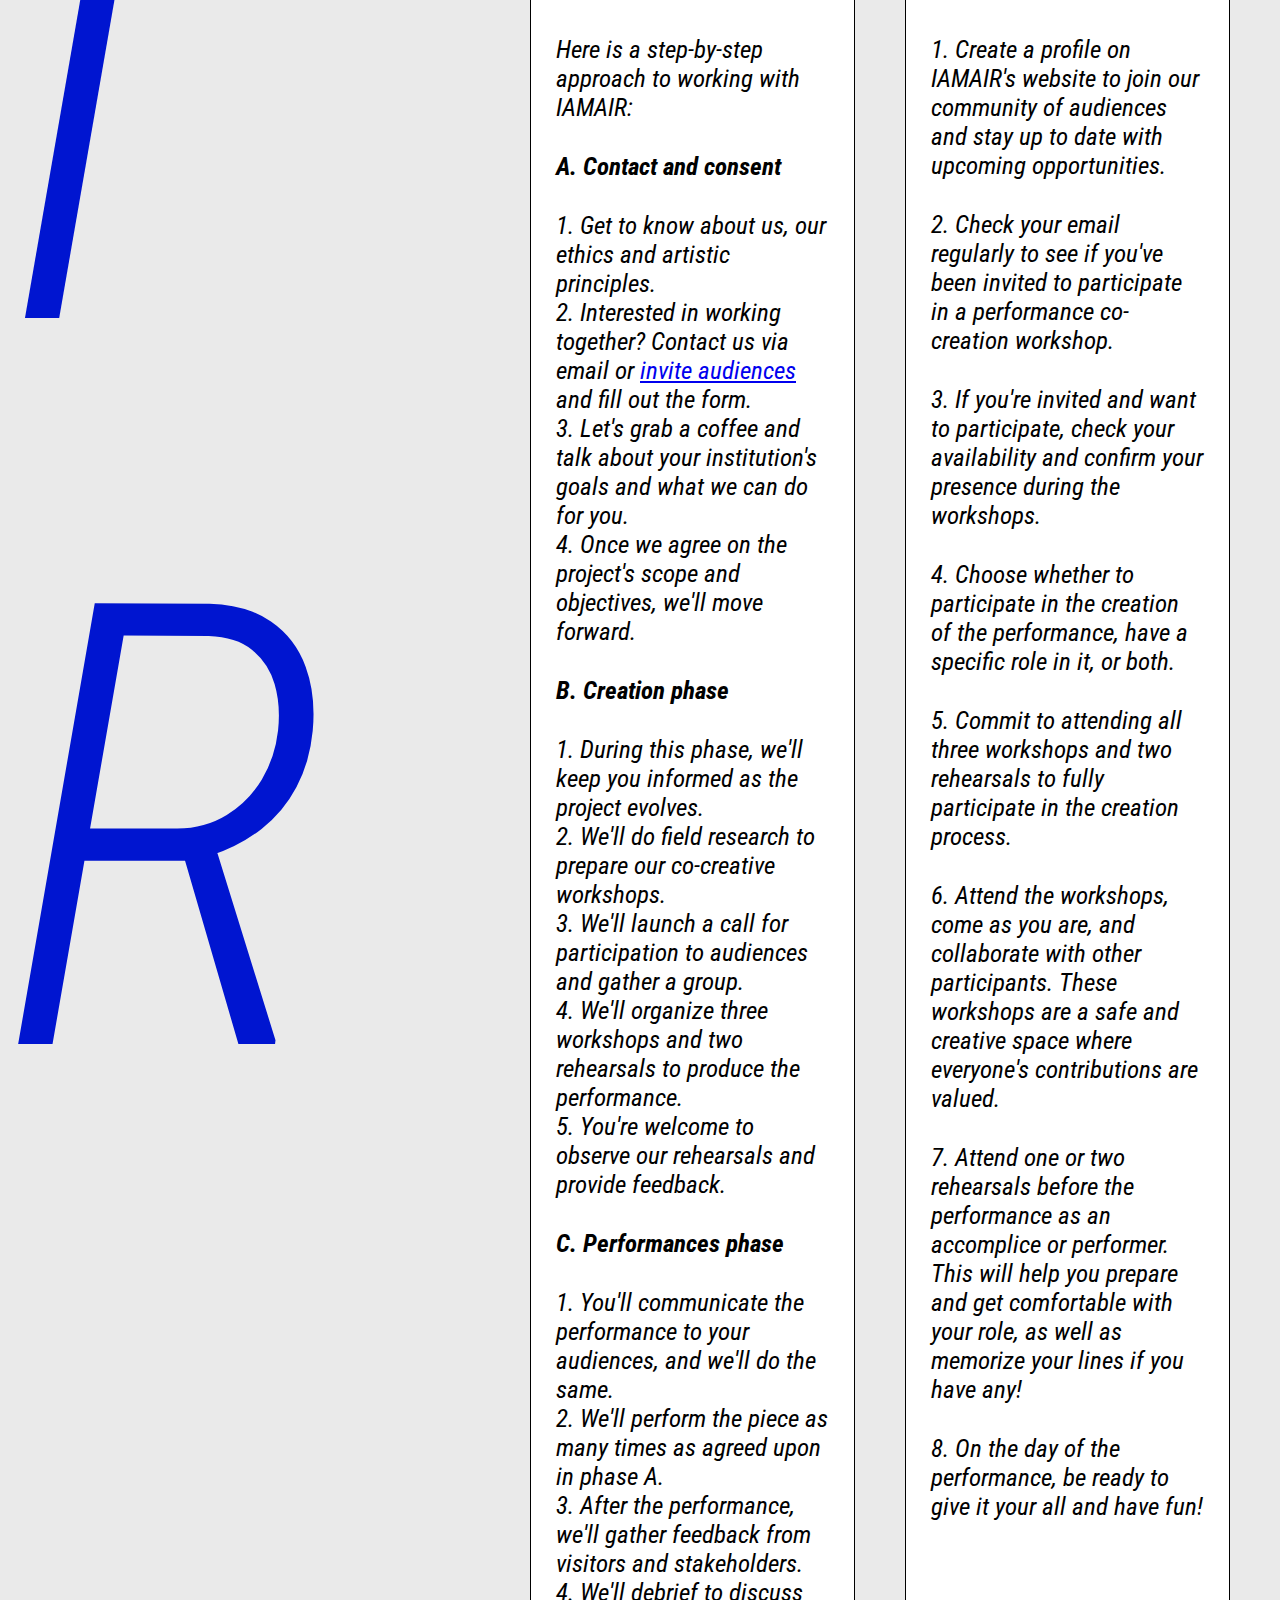
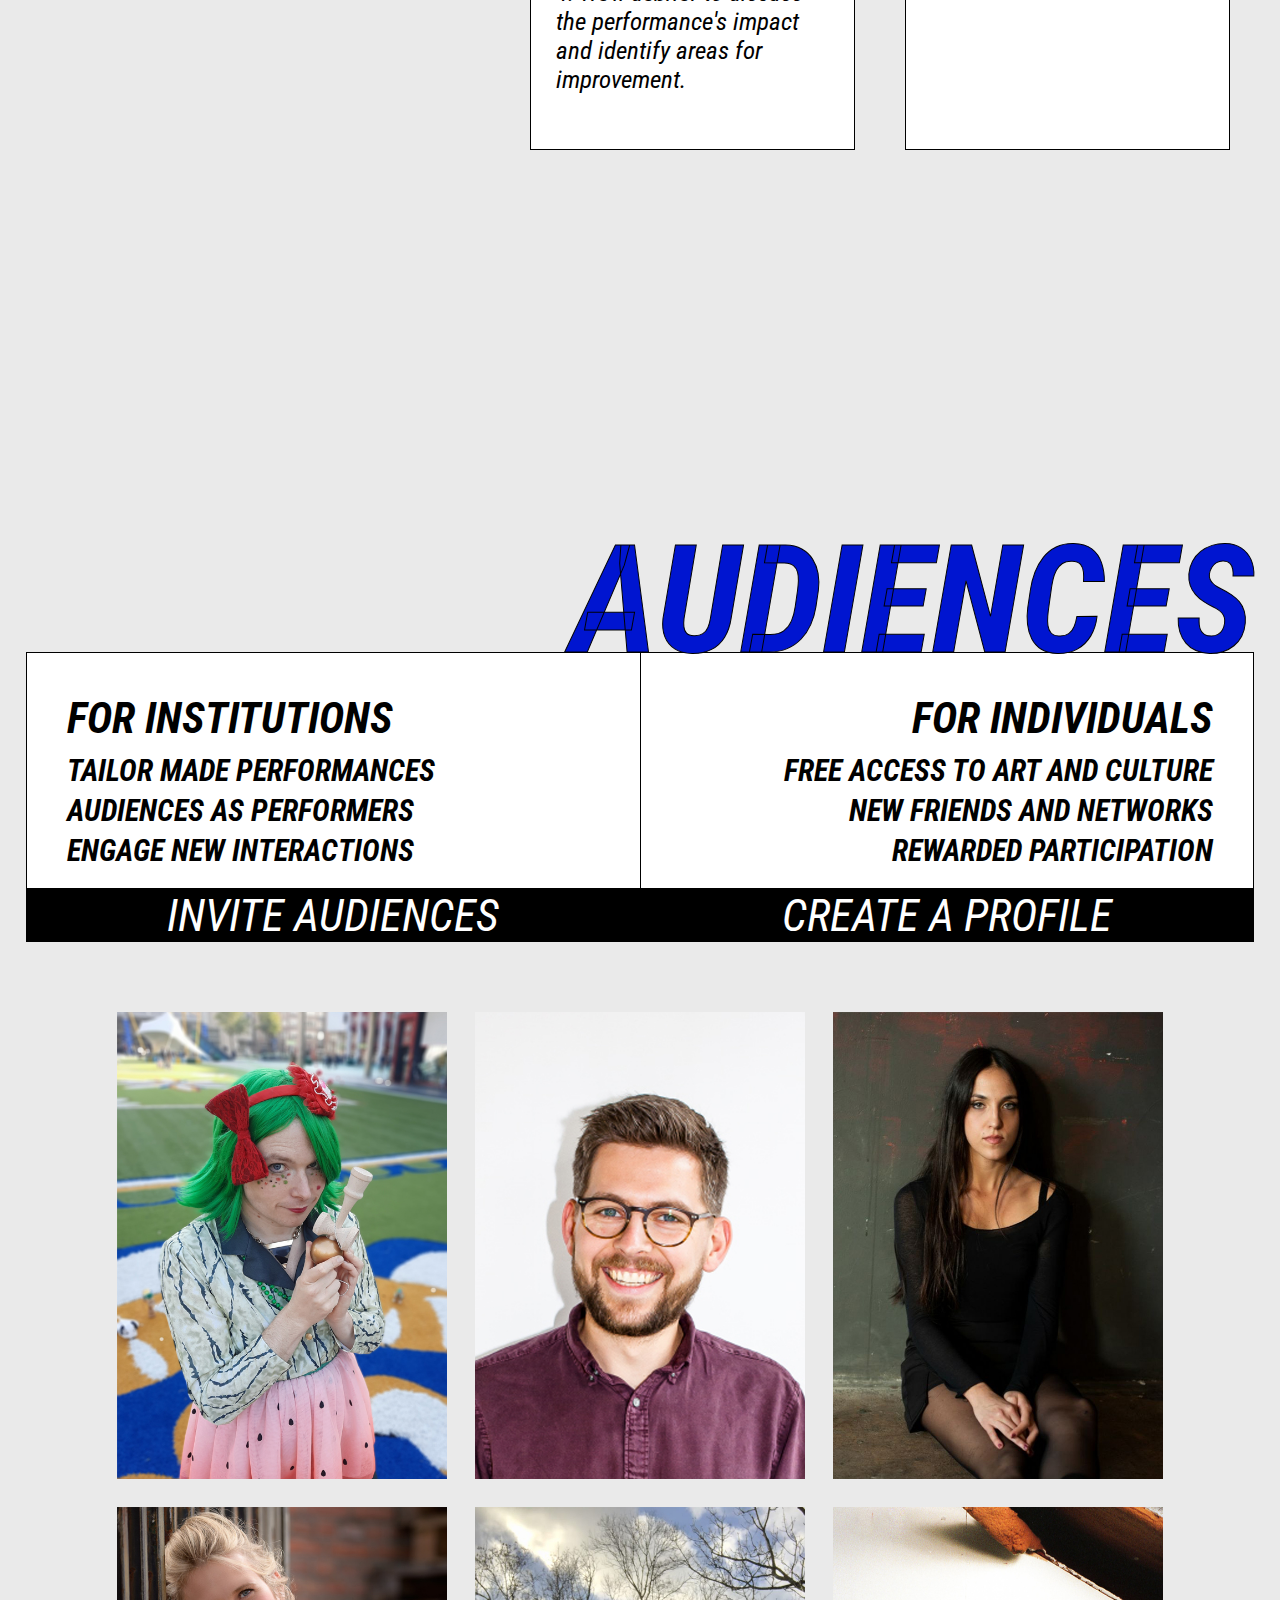
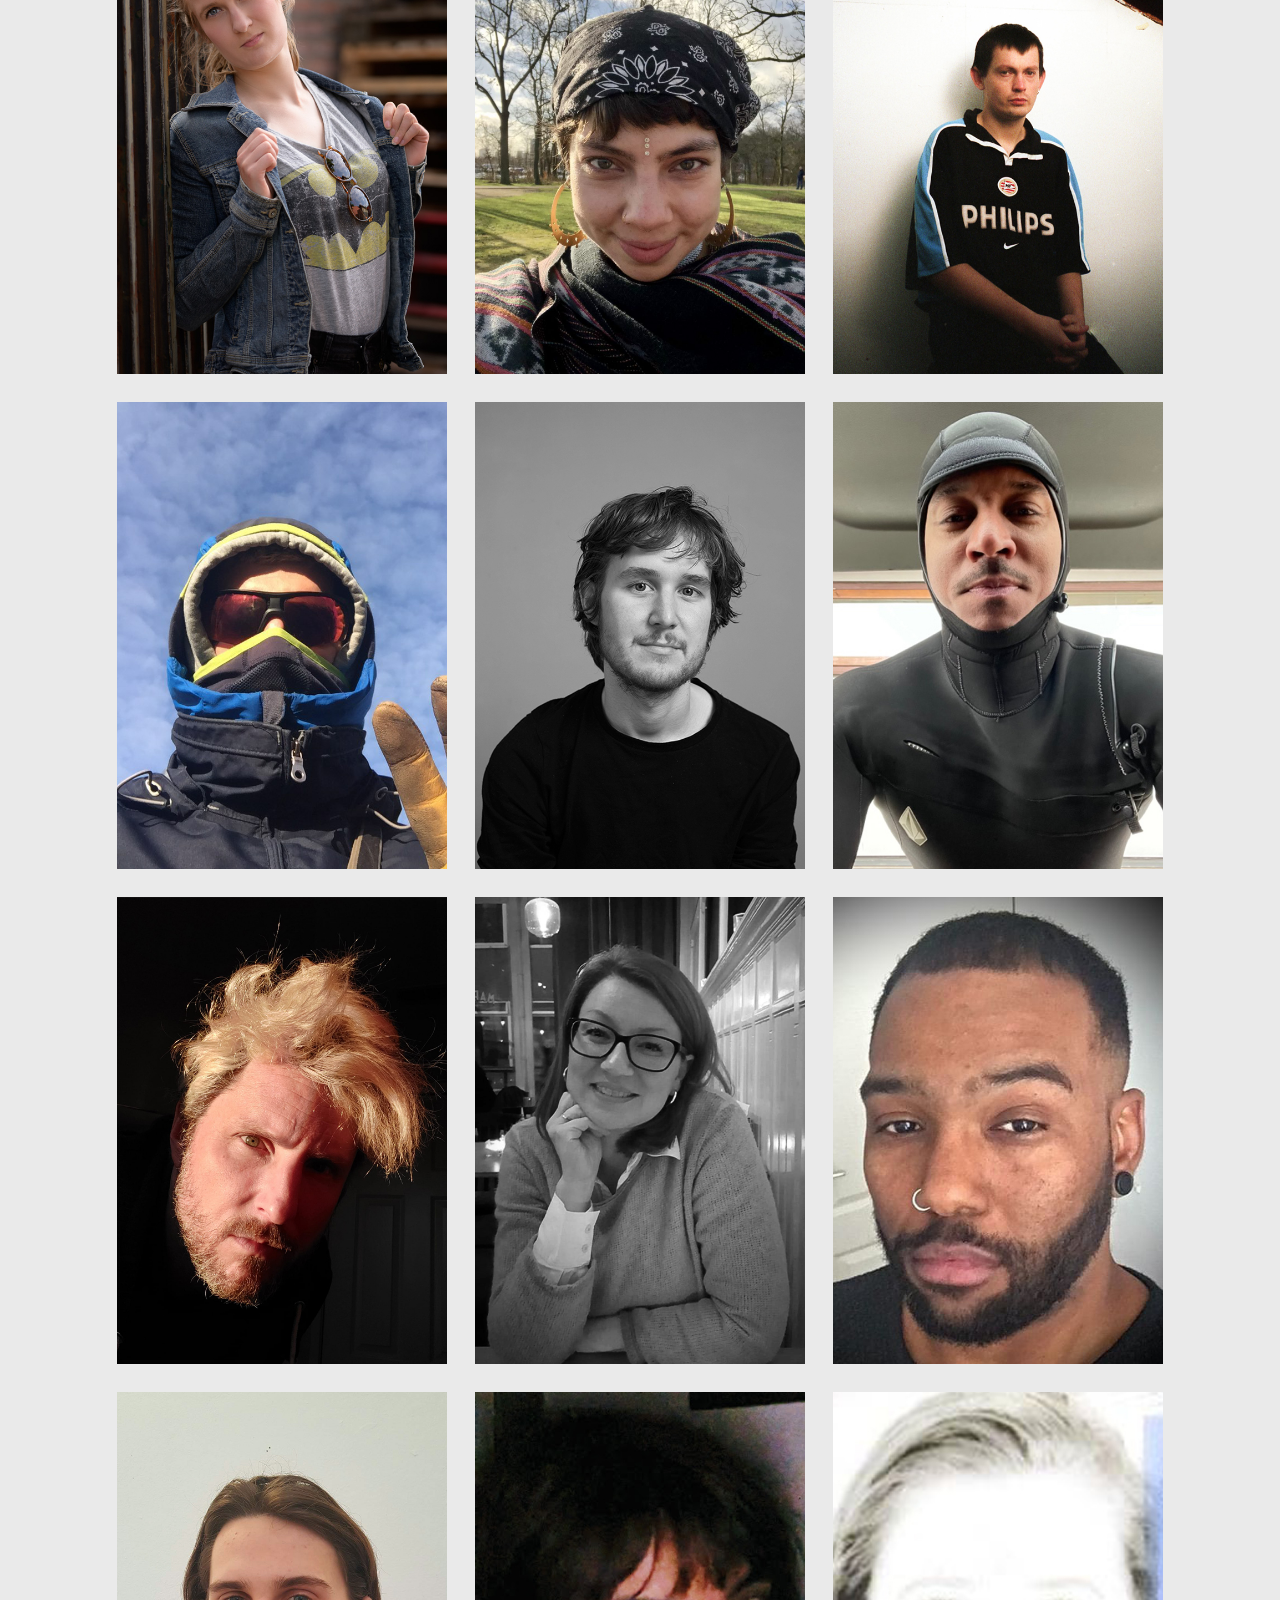
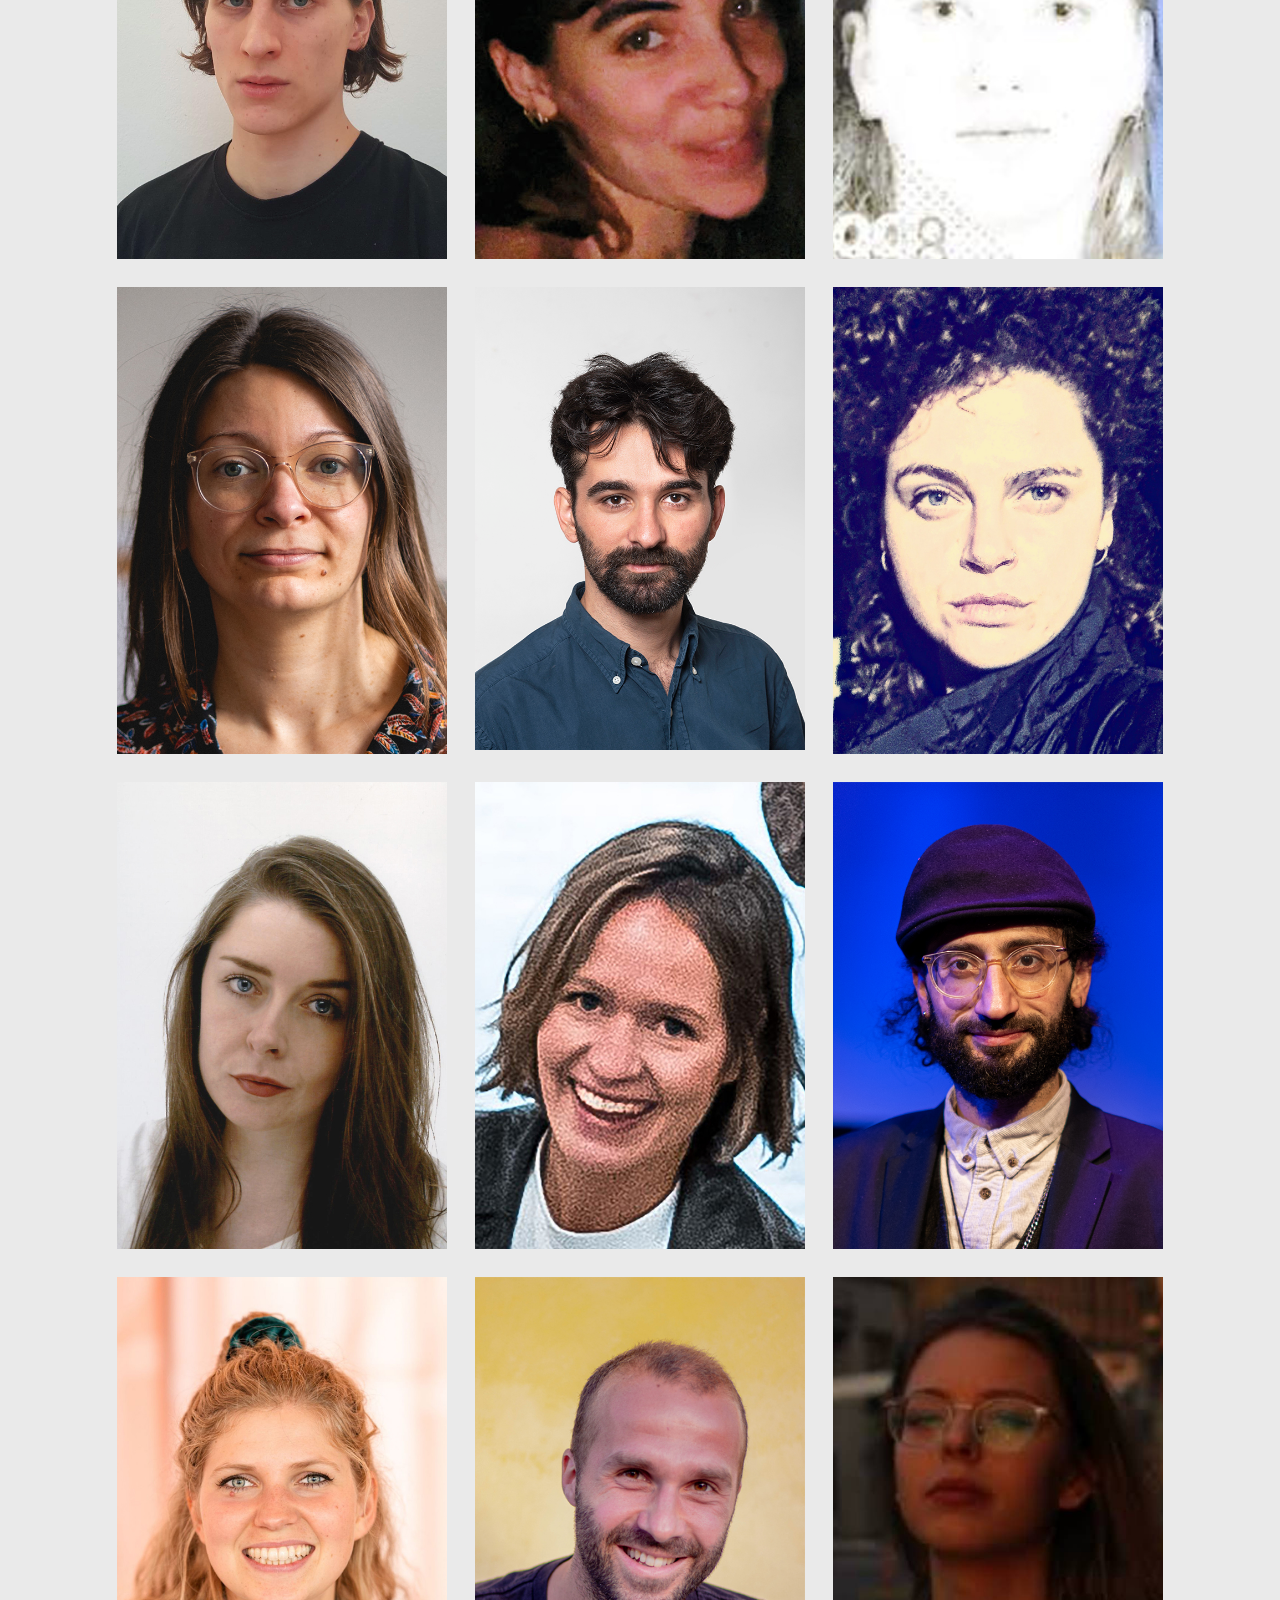
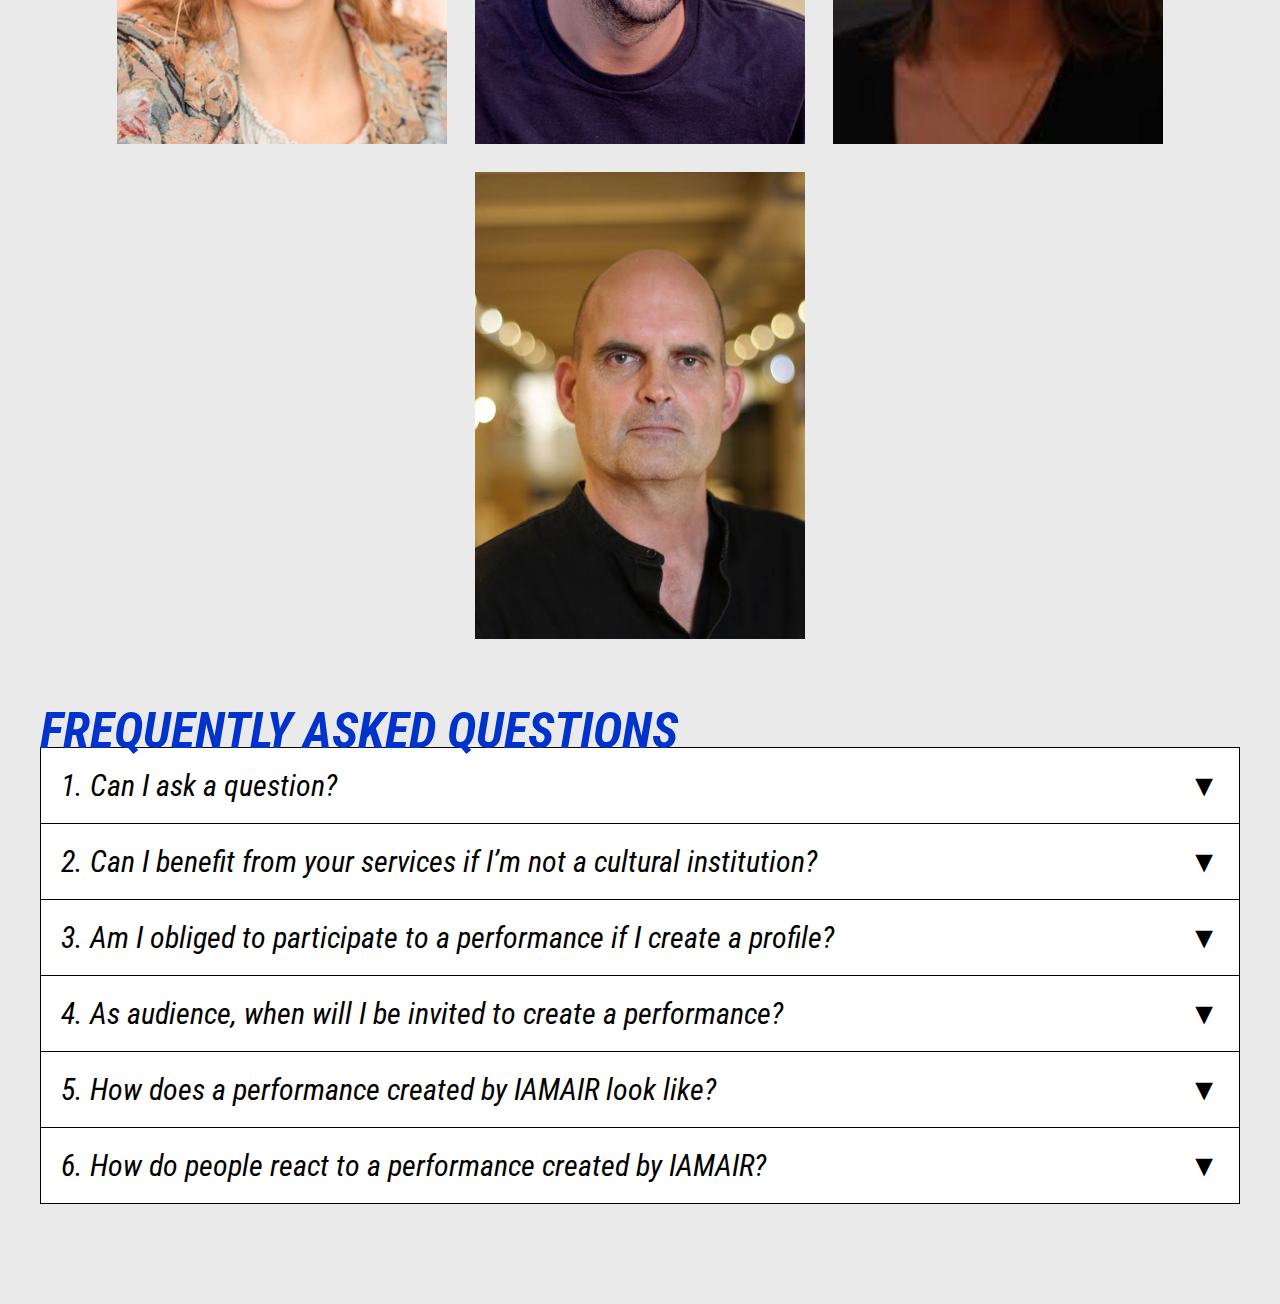
==== commit b4a52cac: "fix paragraphs" ====
--- a/index.html
+++ b/index.html
@@ -84,7 +84,7 @@
                     <div>
                         <p>Welcome on IAMAIR, the International Audiences for Mediation in Art Institutions Research (IAI). We are a specialized <span class="blue">cultural mediation</span> agency based in the Netherlands, dedicated to exploring cultural mediation as <span class="blue">artistic performance</span> and its application in cultural institutions. Our goal is to transform the relationships between publics and cultural institutions through interactive guided tours and mediations that blur the lines between fiction and reality. Our approach to cultural mediation involves bringing together diverse groups of people, including artists, performers, cultural mediators, and audiences, to collaboratively generate ideas and contribute to the development of interactive performances.</p>
                         <p>All participants to the IAMAIR project are represented as Audiences by the agency. Together, we co-create flexible scenarios with different roles, tailored to the institutions’ needs. These scenarios are then applied during performance-tours in cultural institutions, providing innovative and transformative experiences for visitors. By staging behaviors, meanings, and discourses that challenge visitors' assumptions, we encourage critical reflection on their relationships with art, society, and the institution itself.</p>
-                        <p>Everybody can take part in IAMAIR, regardless of your background, education, age, appearance, or beliefs. To be represented as part of our audiences, all you need to do is <span class="blue">create a profile</span> - participating is free and requires no prior experience or talent. Additionally, our services are available to all cultural institutions, museums, galleries, events, and art fairs regardless of their budget size. We base the costs of our services on the <a href="https://kunstenaarshonorarium.nl/en/guideline-for-artists-fees/" class="blue" target="_blank">Guideline for artists' fees 2023</a>. All you need to do is <span class="blue">invite audiences</span> and we will adapt to your needs.</p>
+                        <p>Everybody can take part in IAMAIR, regardless of your background, education, age, appearance, or beliefs. To be represented as part of our audiences, all you need to do is <a href="/create-a-profile.html">create a profile</a> - participating is free and requires no prior experience or talent. Additionally, our services are available to all cultural institutions, museums, galleries, events, and art fairs regardless of their budget size. We base the costs of our services on the <a href="https://kunstenaarshonorarium.nl/en/guideline-for-artists-fees/" class="blue" target="_blank">Guideline for artists' fees 2023</a>. All you need to do is <a href="/invite-audiences.html">invite audiences</a> and we will adapt to your needs.</p>
                         <p>Please note that this agency is an artistic research in progress. Improvements and changes are in development, and we are currently working on a new version of this website. The coming time will be focused on the creation of a pilot performance-tour, and we are looking for partners that would like to join in the project. Help us improve by sending questions, feedback, and comments to <a href="mailto:contact@iamair.nl">contact@iamair.nl</a>. You can also ask questions directly in the <span class="blue">FAQ</span> space at the bottom of the page.</p>
                     </div>
                 </div>
@@ -93,10 +93,10 @@
                     <div>
                         <div class="what-column">
                             <h3>FOR INSTITUTIONS</h3>
-                            <p>Are you looking for fresh and innovative ways to engage visitors and increase diversity? Do you value active participation, and do you want to foster connections with a wide range of communities and perspectives? Are you willing to contribute to a new and unique art concept? IAMAIR is there for you !</p>
+                            <p>Are you looking for fresh and innovative ways to engage visitors and increase diversity? Do you value active participation, and do you want to foster connections with a wide range of communities and perspectives? Are you willing to contribute to a new and unique art concept? IAMAIR is there for you!</p>
                             <p>Our mission is to reshape the connections between your institution and its audiences by helping you create a vibrant and dynamic environment that attracts and retains a diverse range of visitors. With a diverse group of participants, including audiences, actors, performers and mediators, we co-create interactive performances designed to meet your institution's specific goals.</p>
                             <p>Whether you want to highlight a classic painting exhibition or generate debate during a contemporary art opening, we adapt to small and large budgets to ensure that our performances are tailored to deliver an interactive and unforgettable experience for your visitors.</p>
-                            <p>Are you ready to join the adventure? Don’t hesitate anymore and <a href="/invite-audiences.html">invite audiences</a> ! Fill in the form to let us know more about your institution and its needs, or contact us at <a href="mailto:contact@iamair.nl">contact@iamair.nl</a> for more information. We will reach out to you as soon as we hear from you.</p>
+                            <p>Are you ready to join the adventure? Don’t hesitate anymore and <a href="/invite-audiences.html">invite audiences</a>! Fill in the form to let us know more about your institution and its needs, or contact us at <a href="mailto:contact@iamair.nl">contact@iamair.nl</a> for more information. We will reach out to you as soon as we hear from you.</p>
                         </div>
                         <div class="what-column">
                             <h3>FOR INDIVIDUALS</h3>
@@ -145,7 +145,7 @@
                             <p>4. Choose whether to participate in the creation of the performance, have a specific role in it, or both.</p>
                             <p>5. Commit to attending all three workshops and two rehearsals to fully participate in the creation process.</p>
                             <p>6. Attend the workshops, come as you are, and collaborate with other participants. These workshops are a safe and creative space where everyone's contributions are valued.</p>
-                            <p>7. Attend one or two rehearsals before the performance as an accomplice or performer. This will help you prepare and get comfortable with your role, as well as memorize your lines if you have any !</p>
+                            <p>7. Attend one or two rehearsals before the performance as an accomplice or performer. This will help you prepare and get comfortable with your role, as well as memorize your lines if you have any!</p>
                             <p>8. On the day of the performance, be ready to give it your all and have fun!</p>
                         </div>
                     </div>
@@ -201,135 +201,6 @@
                         all_people.appendChild(clone);
                     });
                 </script>
-                <!-- heading text -->
-                <!-- <ul class="image-gallery">
-                    
-                    <li>
-                        <img src="images/person.jpg" alt="" />
-                        <div class="overlay"><span></span></div>
-                    </li>
-                    <li>
-                        <img src="images/person.jpg" alt="" />
-                        <div class="overlay"><span></span></div>
-                    </li>
-                    <li>
-                        <img src="images/person.jpg" alt="" />
-                        <div class="overlay"><span></span></div>
-                    </li>
-                    <li>
-                        <img src="images/person.jpg" alt="" />
-                        <div class="overlay"><span></span></div>
-                    </li>
-                    <li>
-                        <img src="images/person.jpg" alt="" />
-                        <div class="overlay"><span></span></div>
-                    </li>
-                   
-                    <li>
-                        <img src="images/person.jpg" alt="" />
-                        <div class="overlay"><span></span></div>
-                    </li>
-                    <li>
-                        <img src="images/person.jpg" alt="" />
-                        <div class="overlay"><span></span></div>
-                    </li>
-                    <li>
-                        <img src="images/person.jpg" alt="" />
-                        <div class="overlay"><span></span></div>
-                    </li>
-                    <li>
-                        <img src="images/person.jpg" alt="" />
-                        <div class="overlay"><span></span></div>
-                    </li>
-                    <li>
-                        <img src="images/person.jpg" alt="" />
-                        <div class="overlay"><span></span></div>
-                    </li>
-                   
-                    <li>
-                        <img src="images/person.jpg" alt="" />
-                        <div class="overlay"><span></span></div>
-                    </li>
-                    <li>
-                        <img src="images/person.jpg" alt="" />
-                        <div class="overlay"><span></span></div>
-                    </li>
-                    <li>
-                        <img src="images/person.jpg" alt="" />
-                        <div class="overlay"><span></span></div>
-                    </li>
-                    <li>
-                        <img src="images/person.jpg" alt="" />
-                        <div class="overlay"><span></span></div>
-                    </li>
-                    <li>
-                        <img src="images/person.jpg" alt="" />
-                        <div class="overlay"><span></span></div>
-                    </li>
-                   
-                    <li>
-                        <img src="images/person.jpg" alt="" />
-                        <div class="overlay"><span></span></div>
-                    </li>
-                    <li>
-                        <img src="images/person.jpg" alt="" />
-                        <div class="overlay"><span></span></div>
-                    </li>
-                    <li>
-                        <img src="images/person.jpg" alt="" />
-                        <div class="overlay"><span></span></div>
-                    </li>
-                    <li>
-                        <img src="images/person.jpg" alt="" />
-                        <div class="overlay"><span></span></div>
-                    </li>
-                    <li>
-                        <img src="images/person.jpg" alt="" />
-                        <div class="overlay"><span></span></div>
-                    </li>
-                    
-                    <li>
-                        <img src="images/person.jpg" alt="" />
-                        <div class="overlay"><span></span></div>
-                    </li>
-                    <li>
-                        <img src="images/person.jpg" alt="" />
-                        <div class="overlay"><span></span></div>
-                    </li>
-                    <li>
-                        <img src="images/person.jpg" alt="" />
-                        <div class="overlay"><span></span></div>
-                    </li>
-                    <li>
-                        <img src="images/person.jpg" alt="" />
-                        <div class="overlay"><span></span></div>
-                    </li>
-                    <li>
-                        <img src="images/person.jpg" alt="" />
-                        <div class="overlay"><span></span></div>
-                    </li>
-                   
-                    <li>
-                        <img src="images/person.jpg" alt="" />
-                        <div class="overlay"><span></span></div>
-                    </li>
-                    <li>
-                        <img src="images/person.jpg" alt="" />
-                        <div class="overlay"><span></span></div>
-                    </li>
-                    <li>
-                        <img src="images/person.jpg" alt="" />
-                        <div class="overlay"><span></span></div>
-                    </li>
-                    <li>
-                        <img src="images/person.jpg" alt="" />
-                        <div class="overlay"><span></span></div>
-                    </li>
-                    <li>
-                        <img src="images/person.jpg" alt="" />
-                        <div class="overlay"><span></span></div>
-                    </li>
-                </ul> -->
             </div>
             <div id="faq">
                 <h2 class="blue attach">FREQUENTLY ASKED QUESTIONS</h2>
--- a/styles/navbar.css
+++ b/styles/navbar.css
@@ -65,4 +65,8 @@
 }
 .navbar .languages li:not(:last-child) {
     margin-right: 10px;
+}
+
+.speaker.disabled {
+  opacity: .5;
 }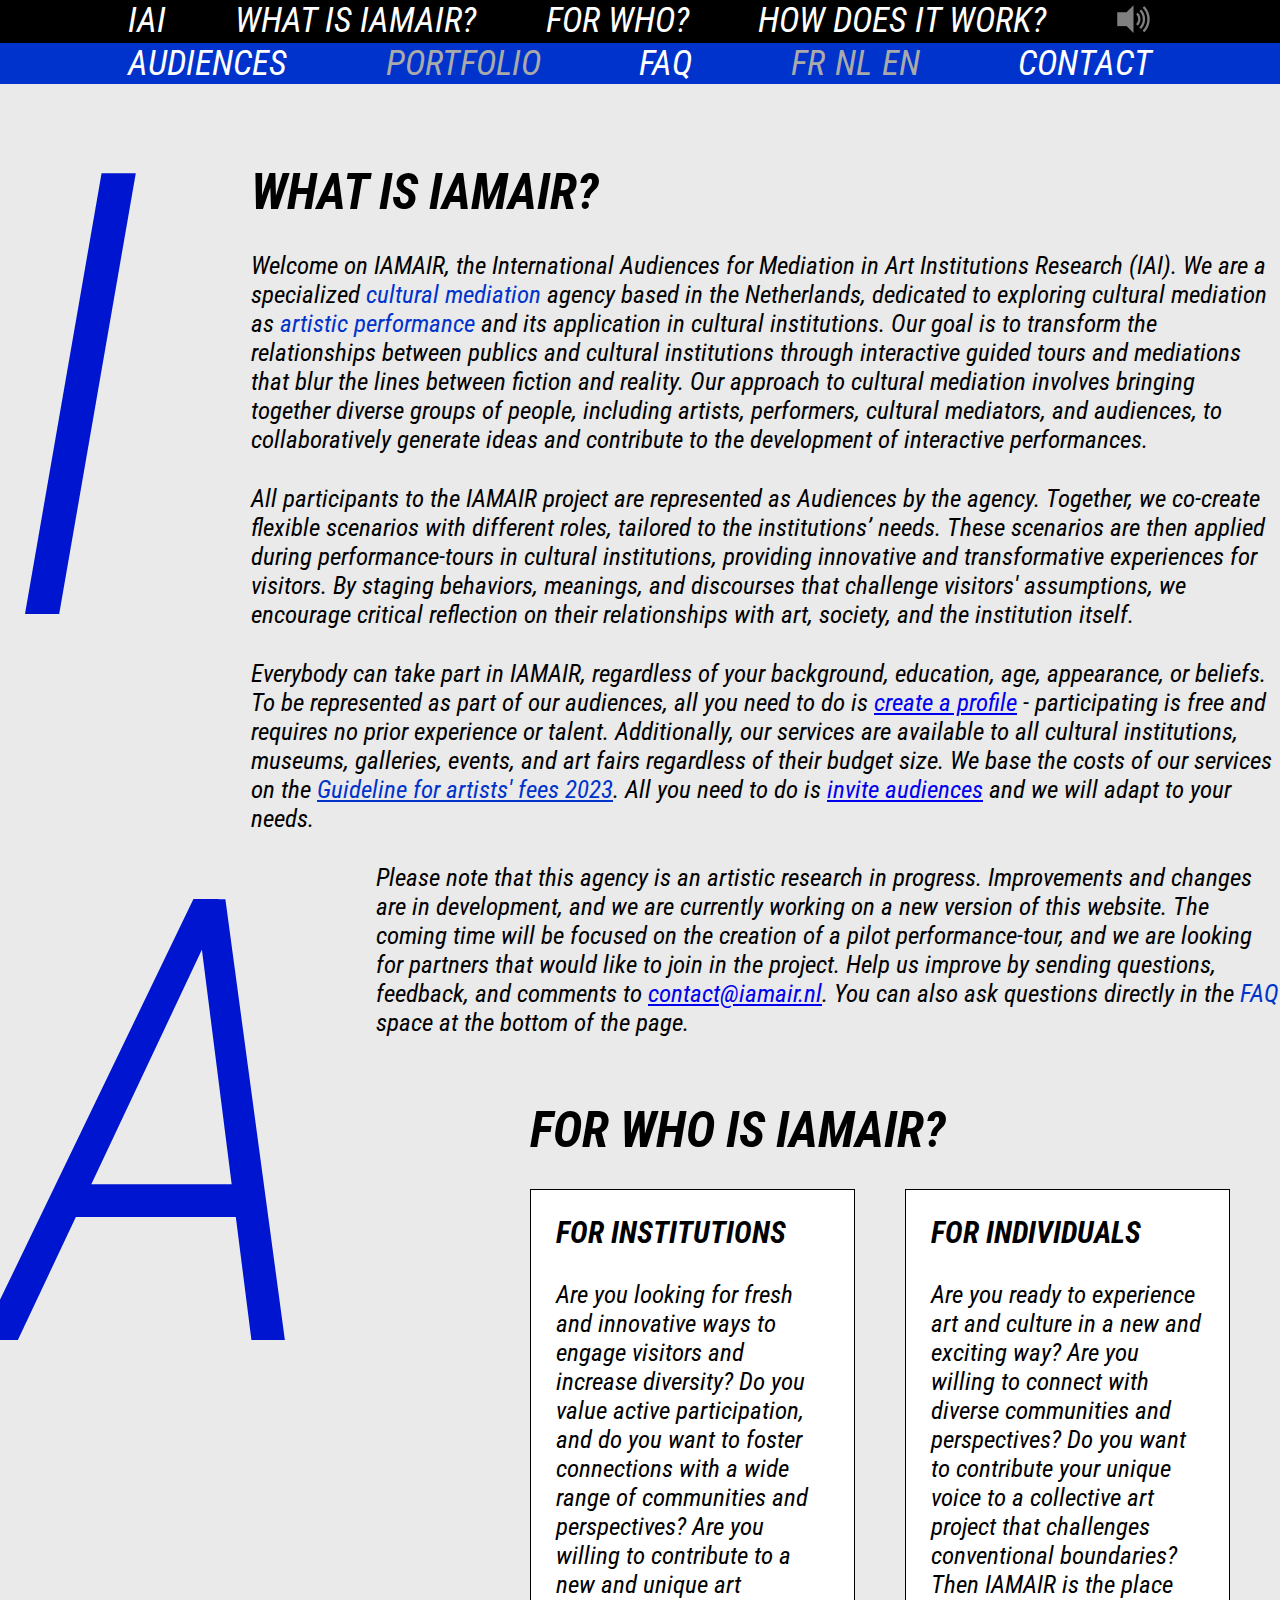
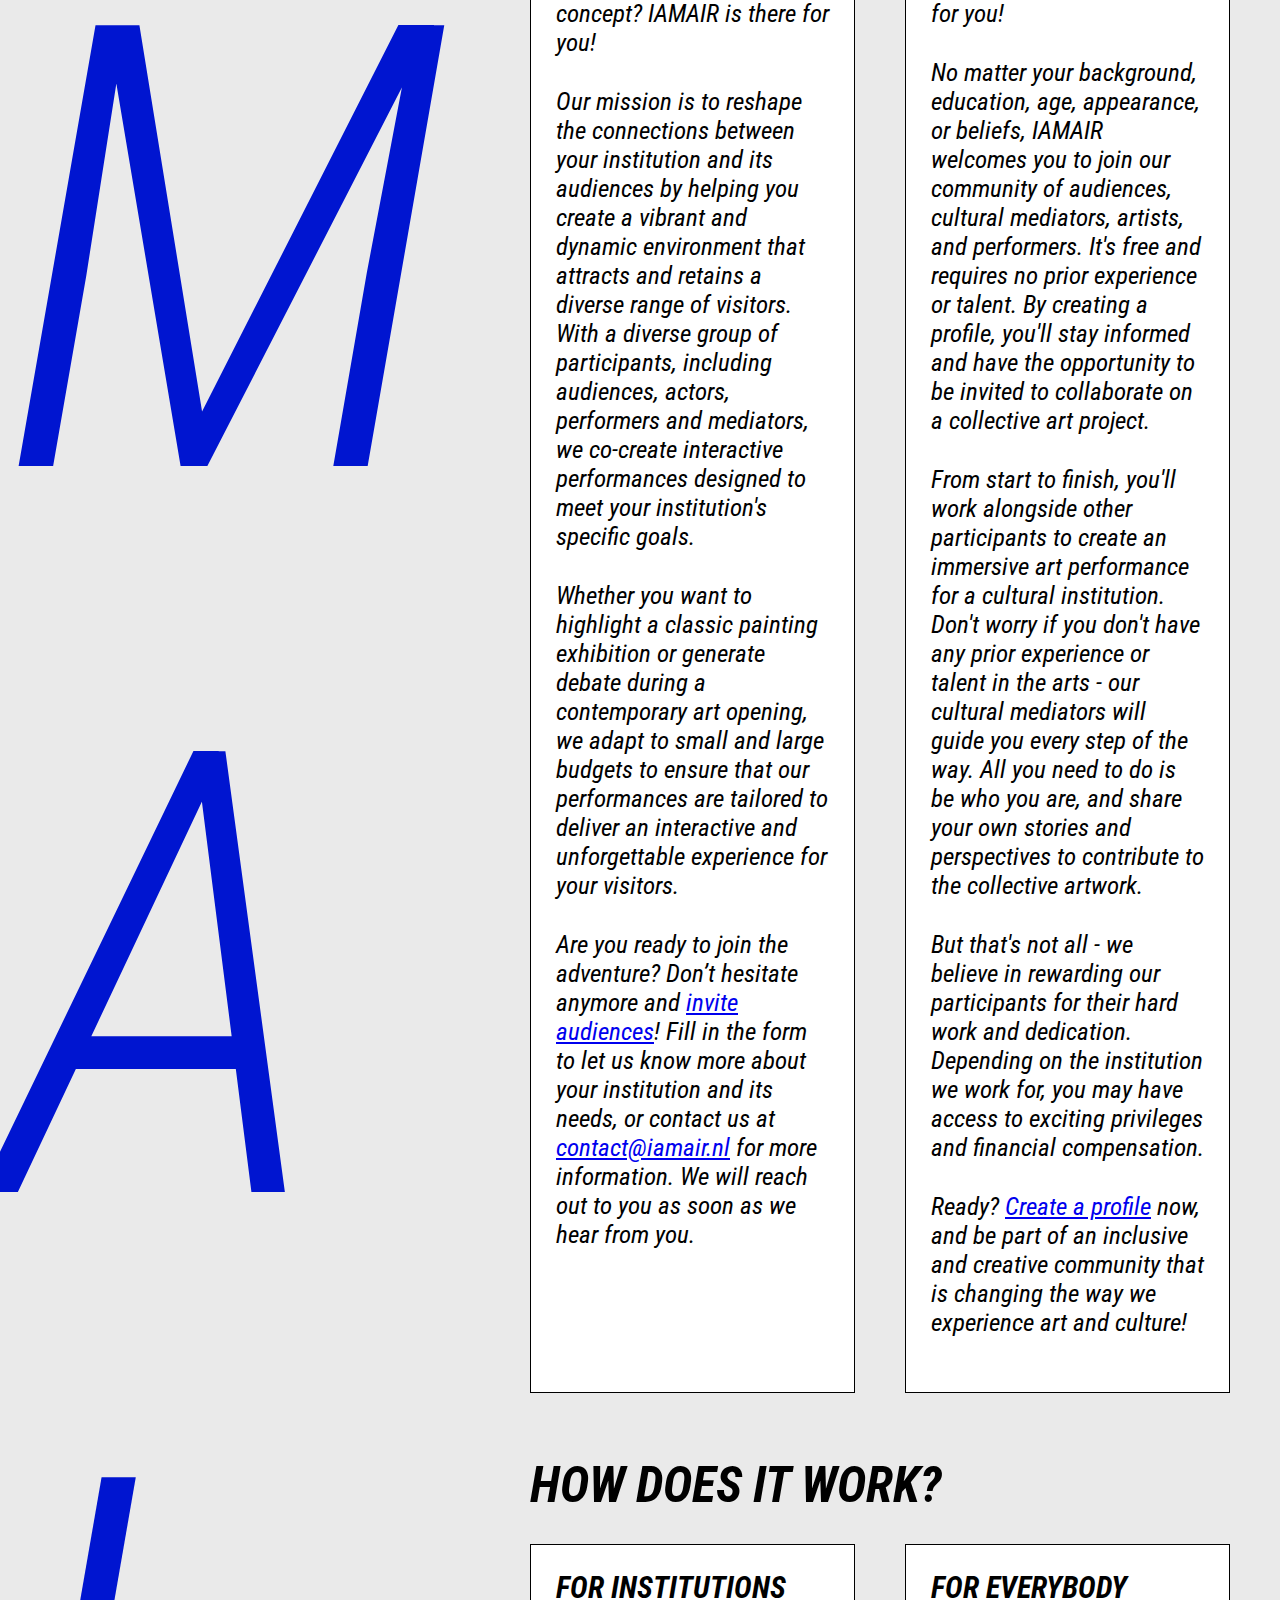
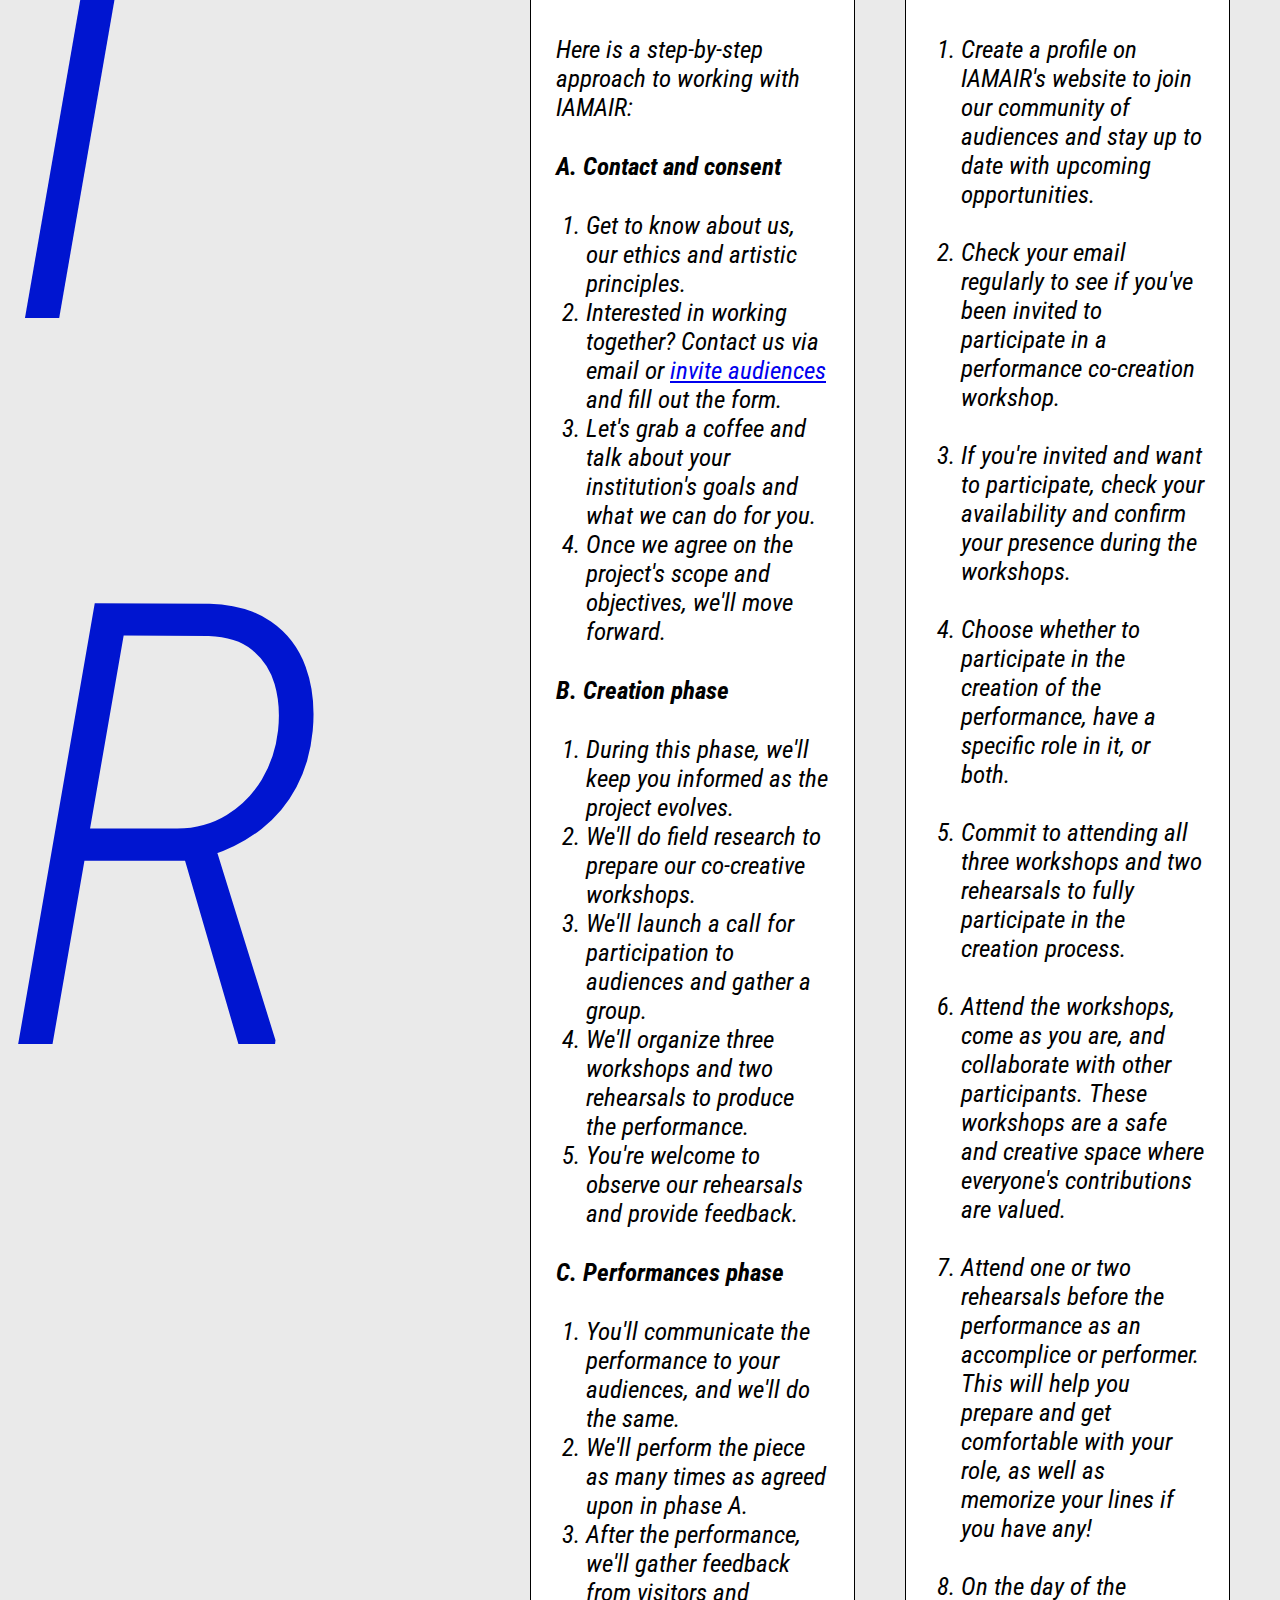
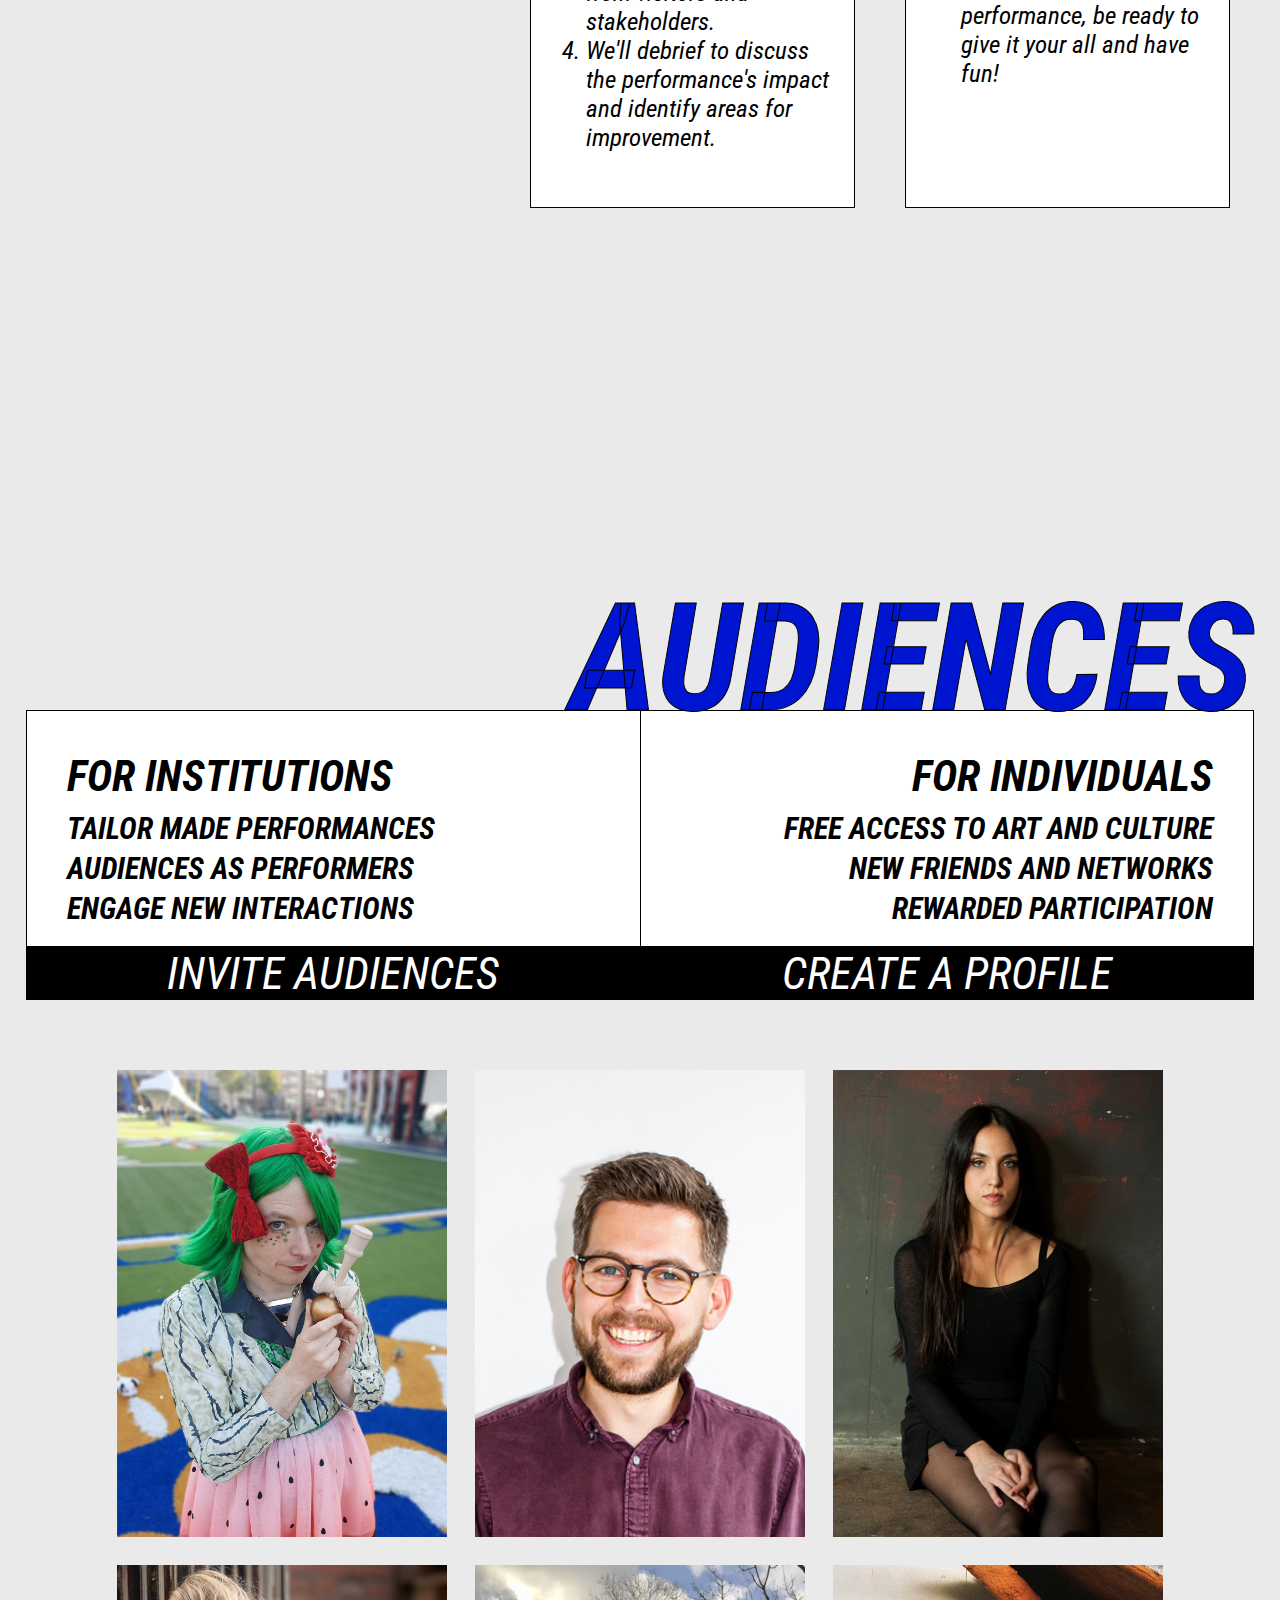
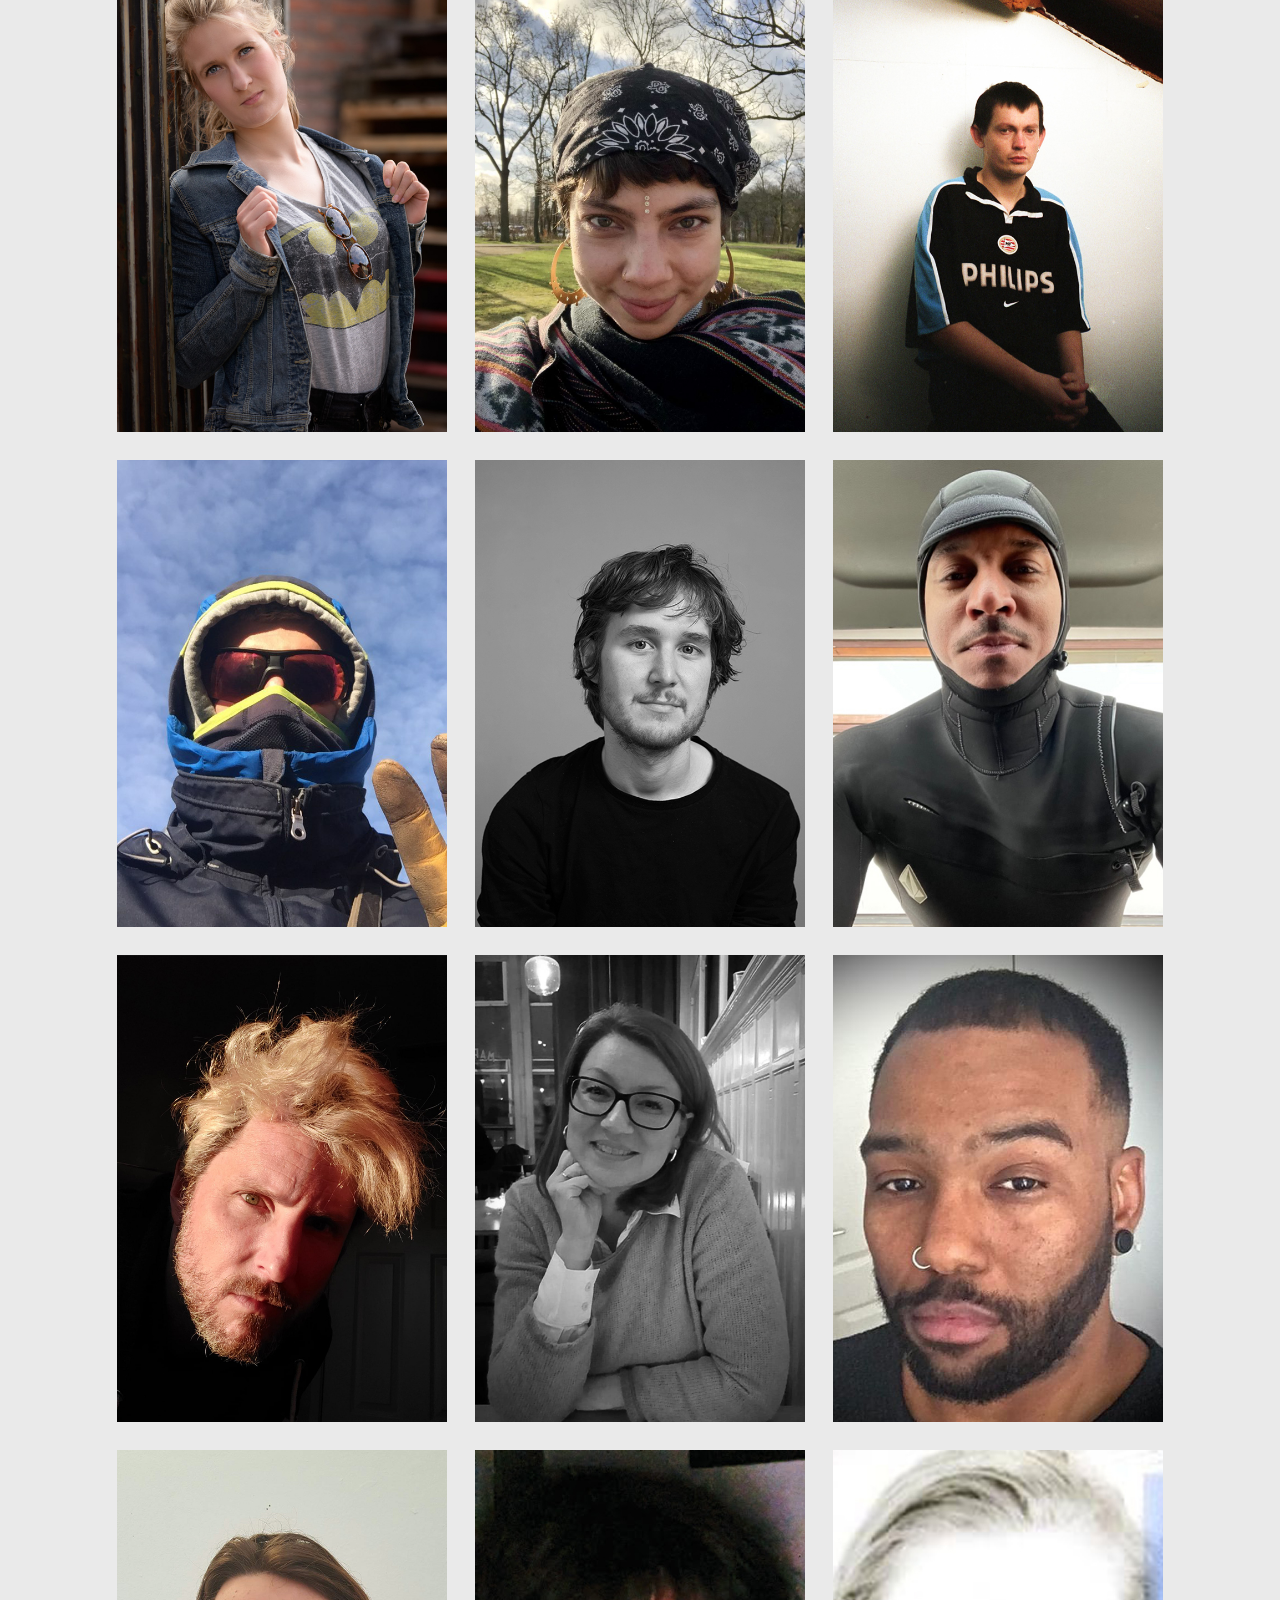
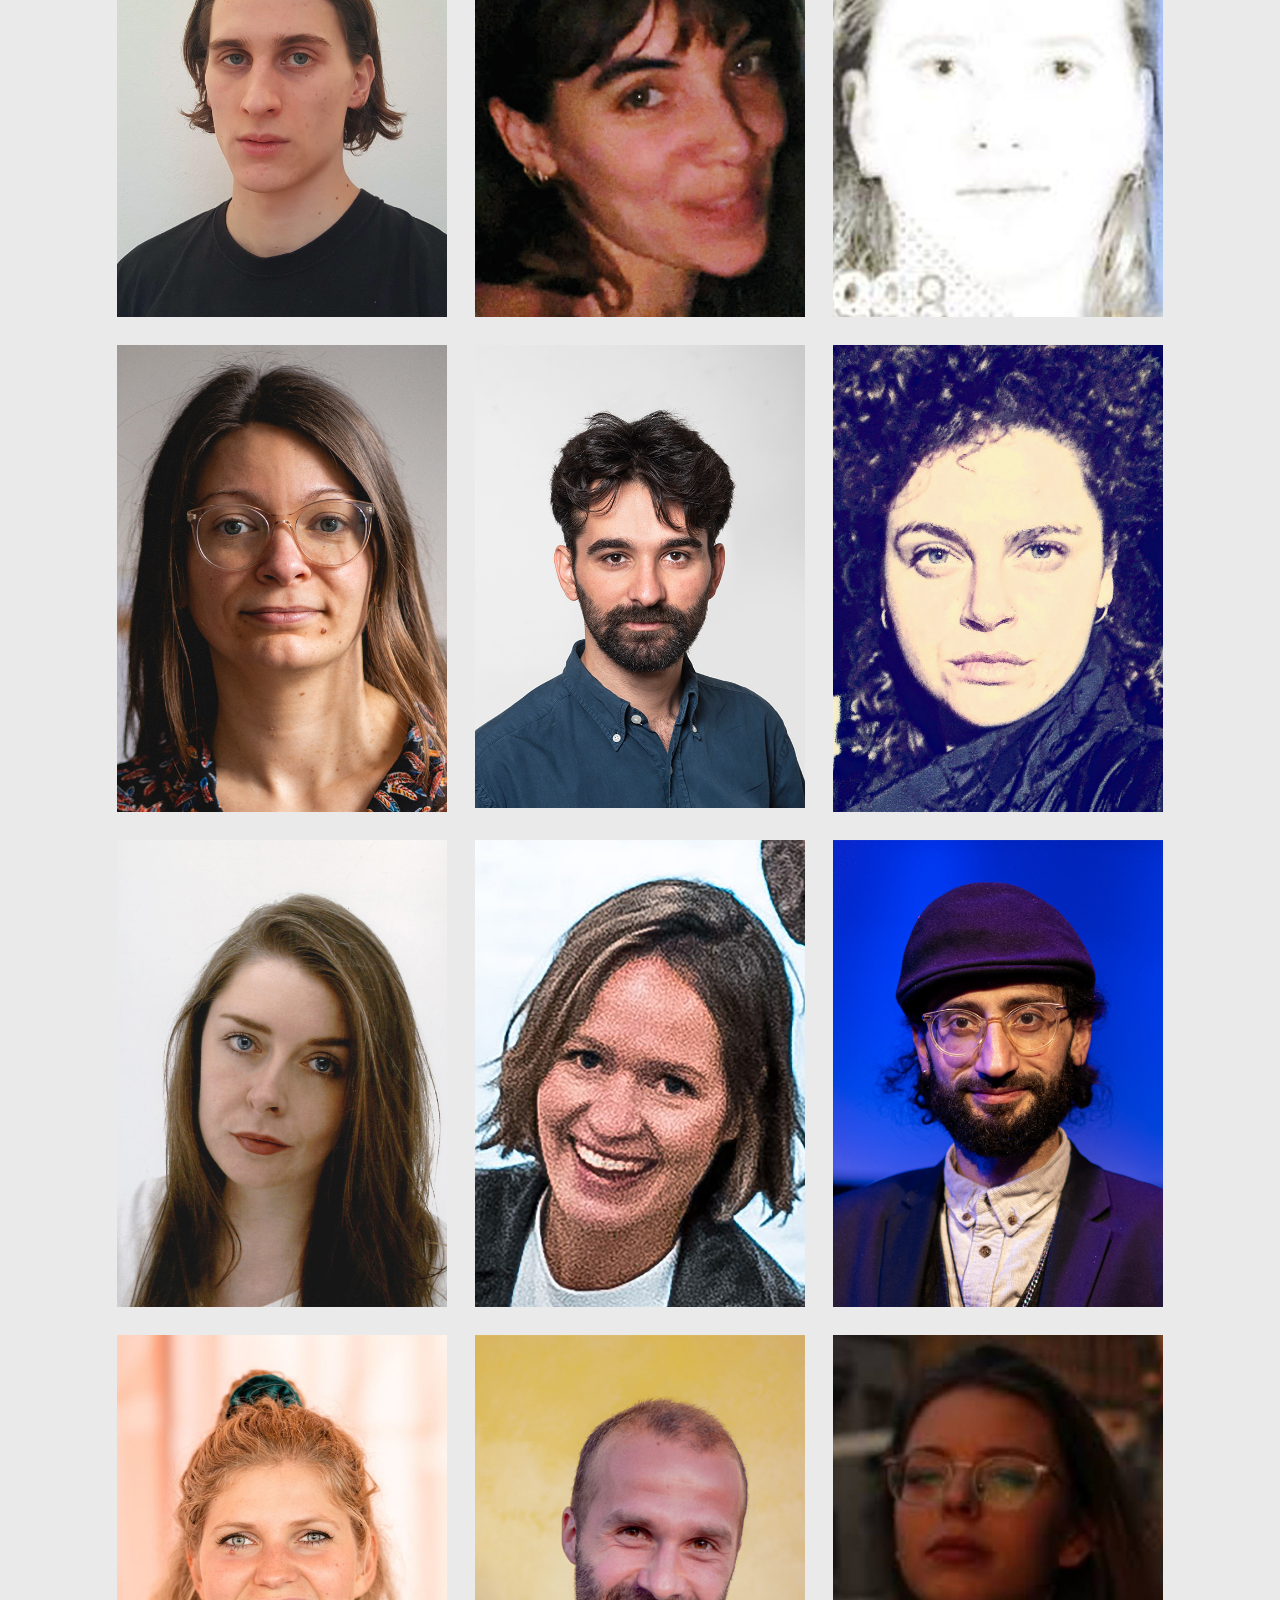
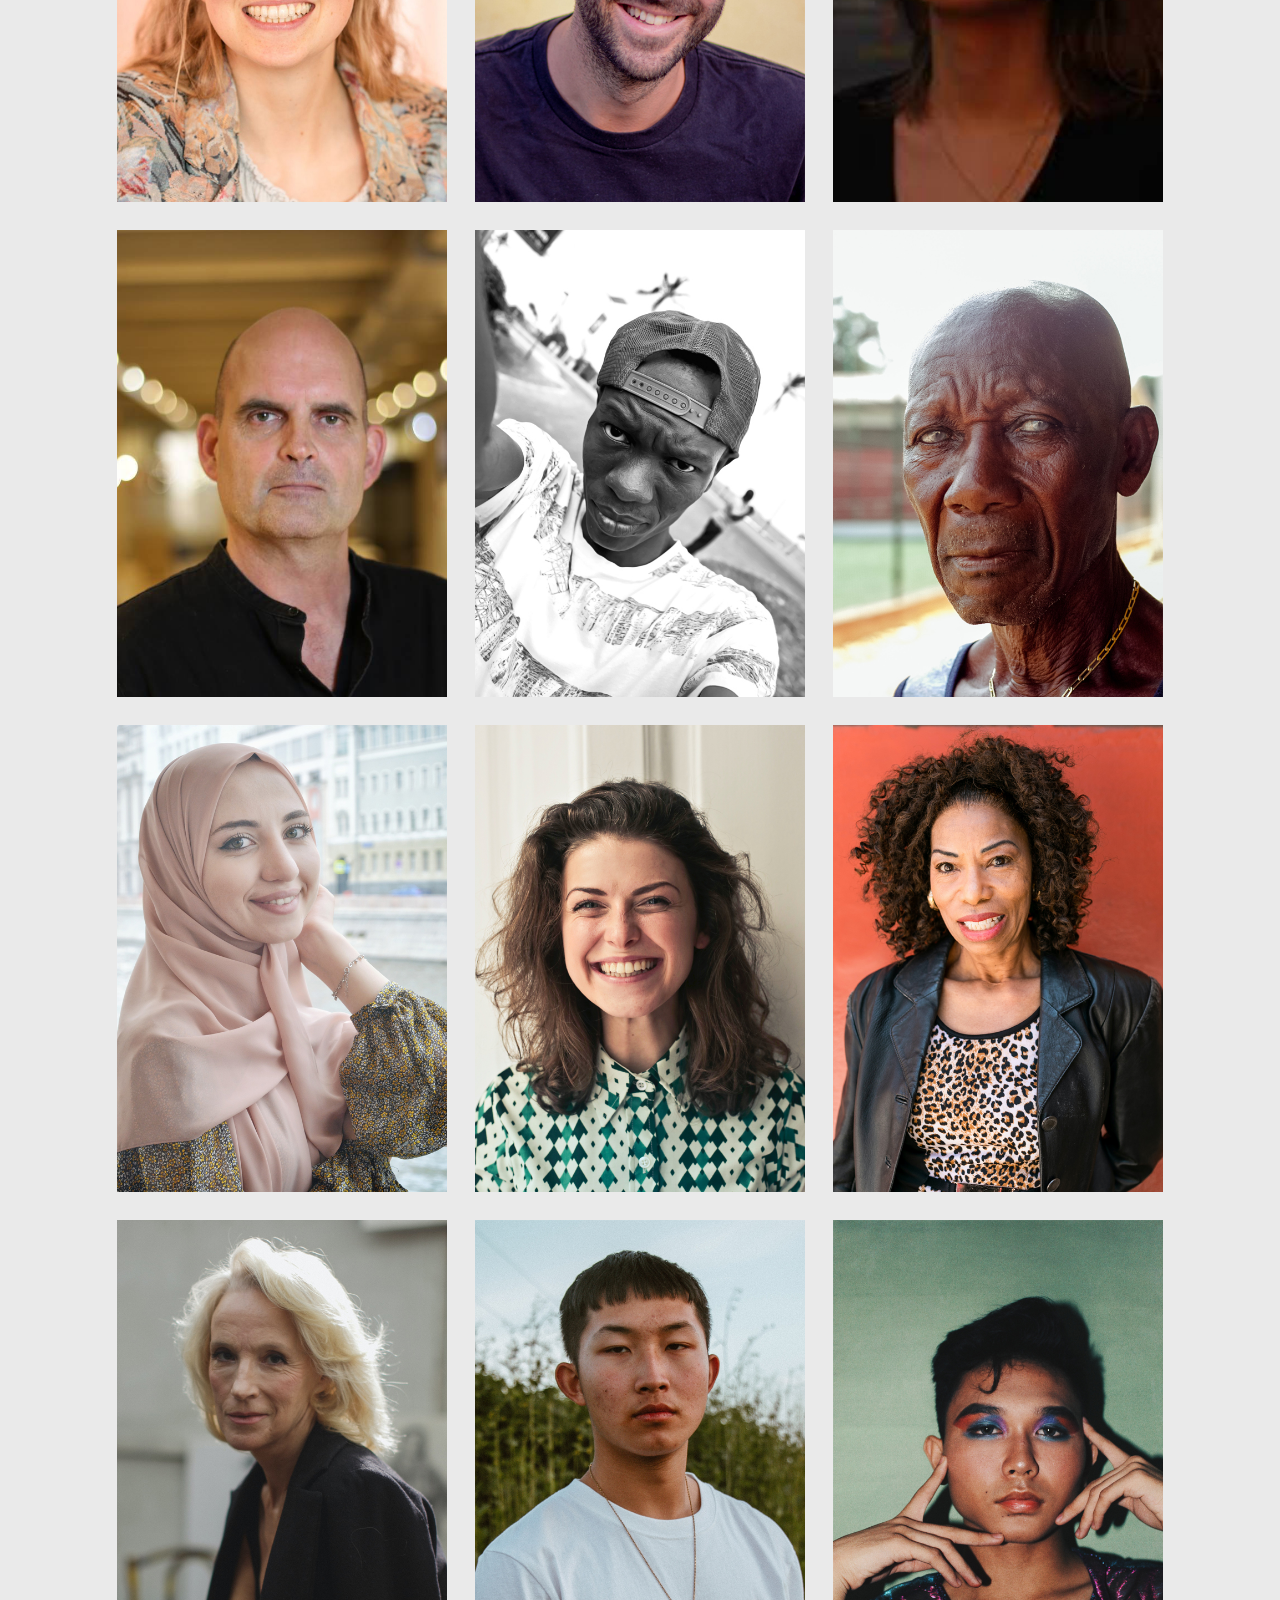
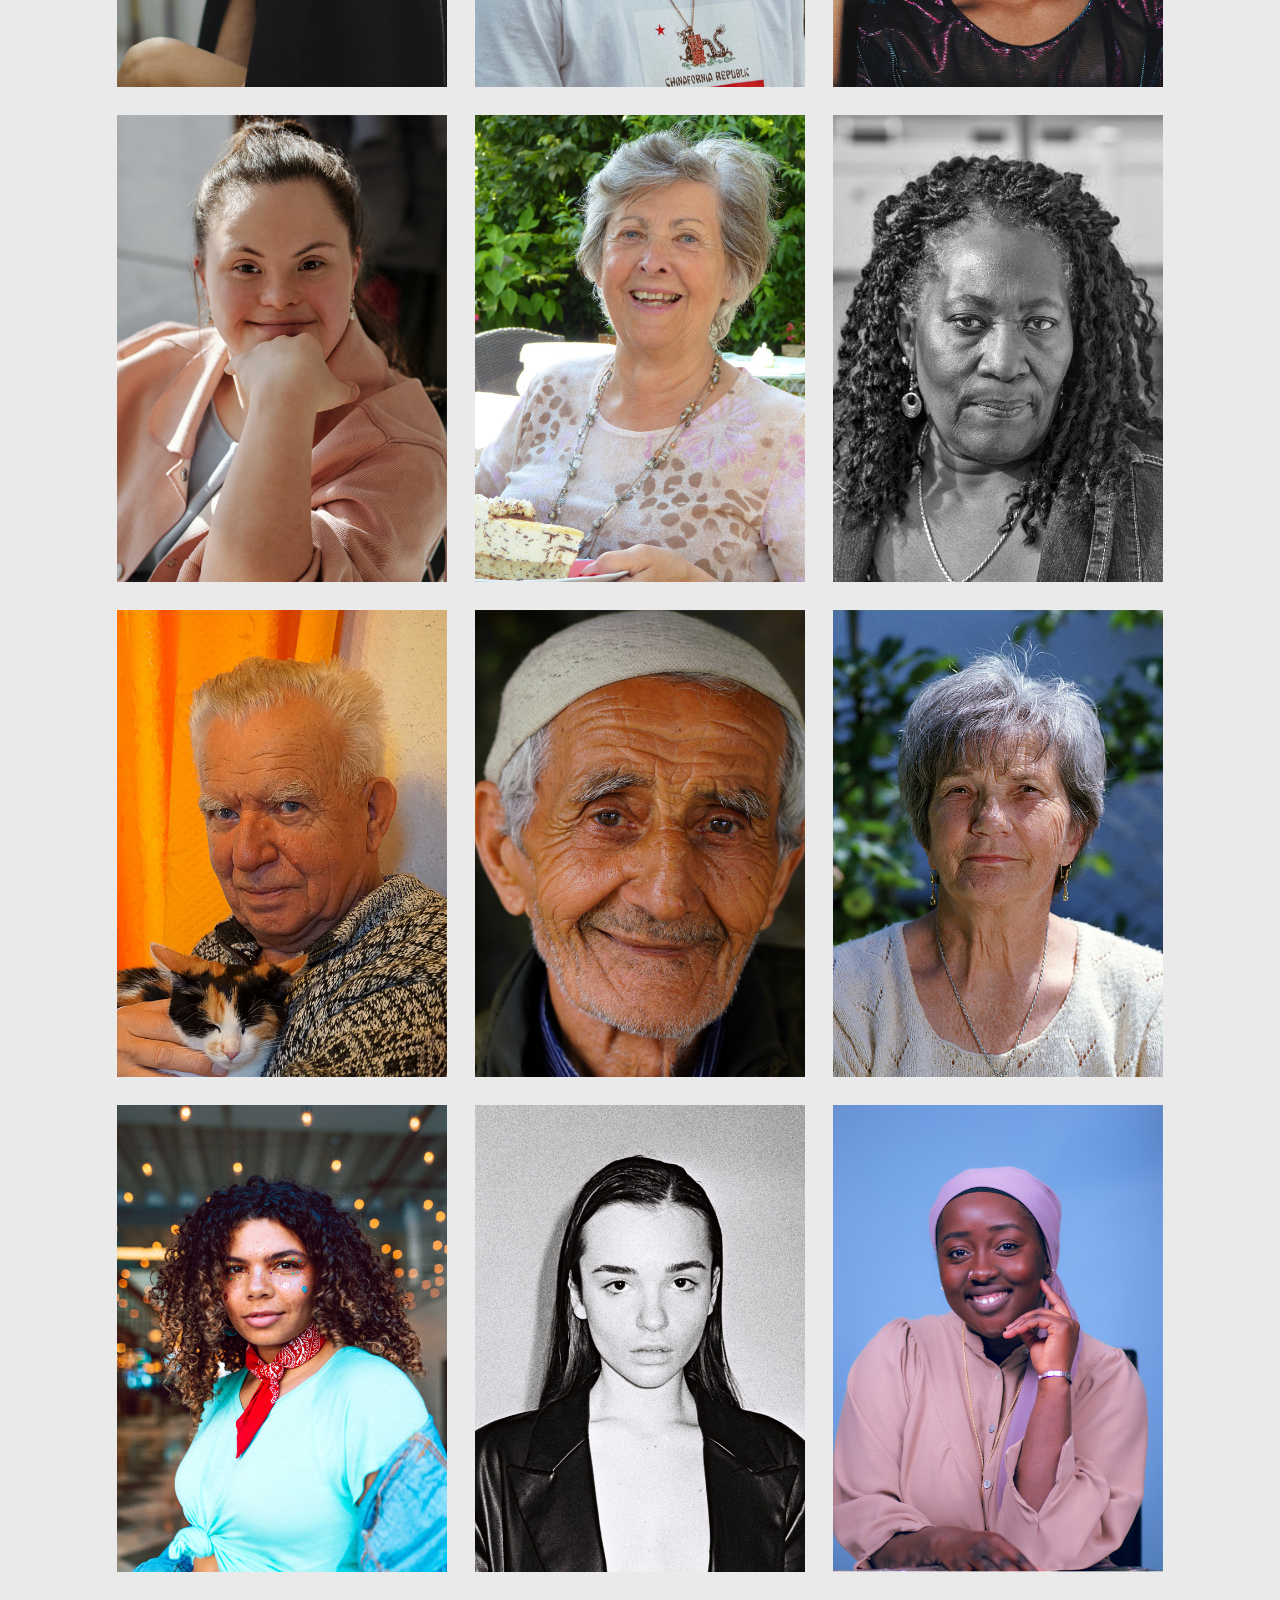
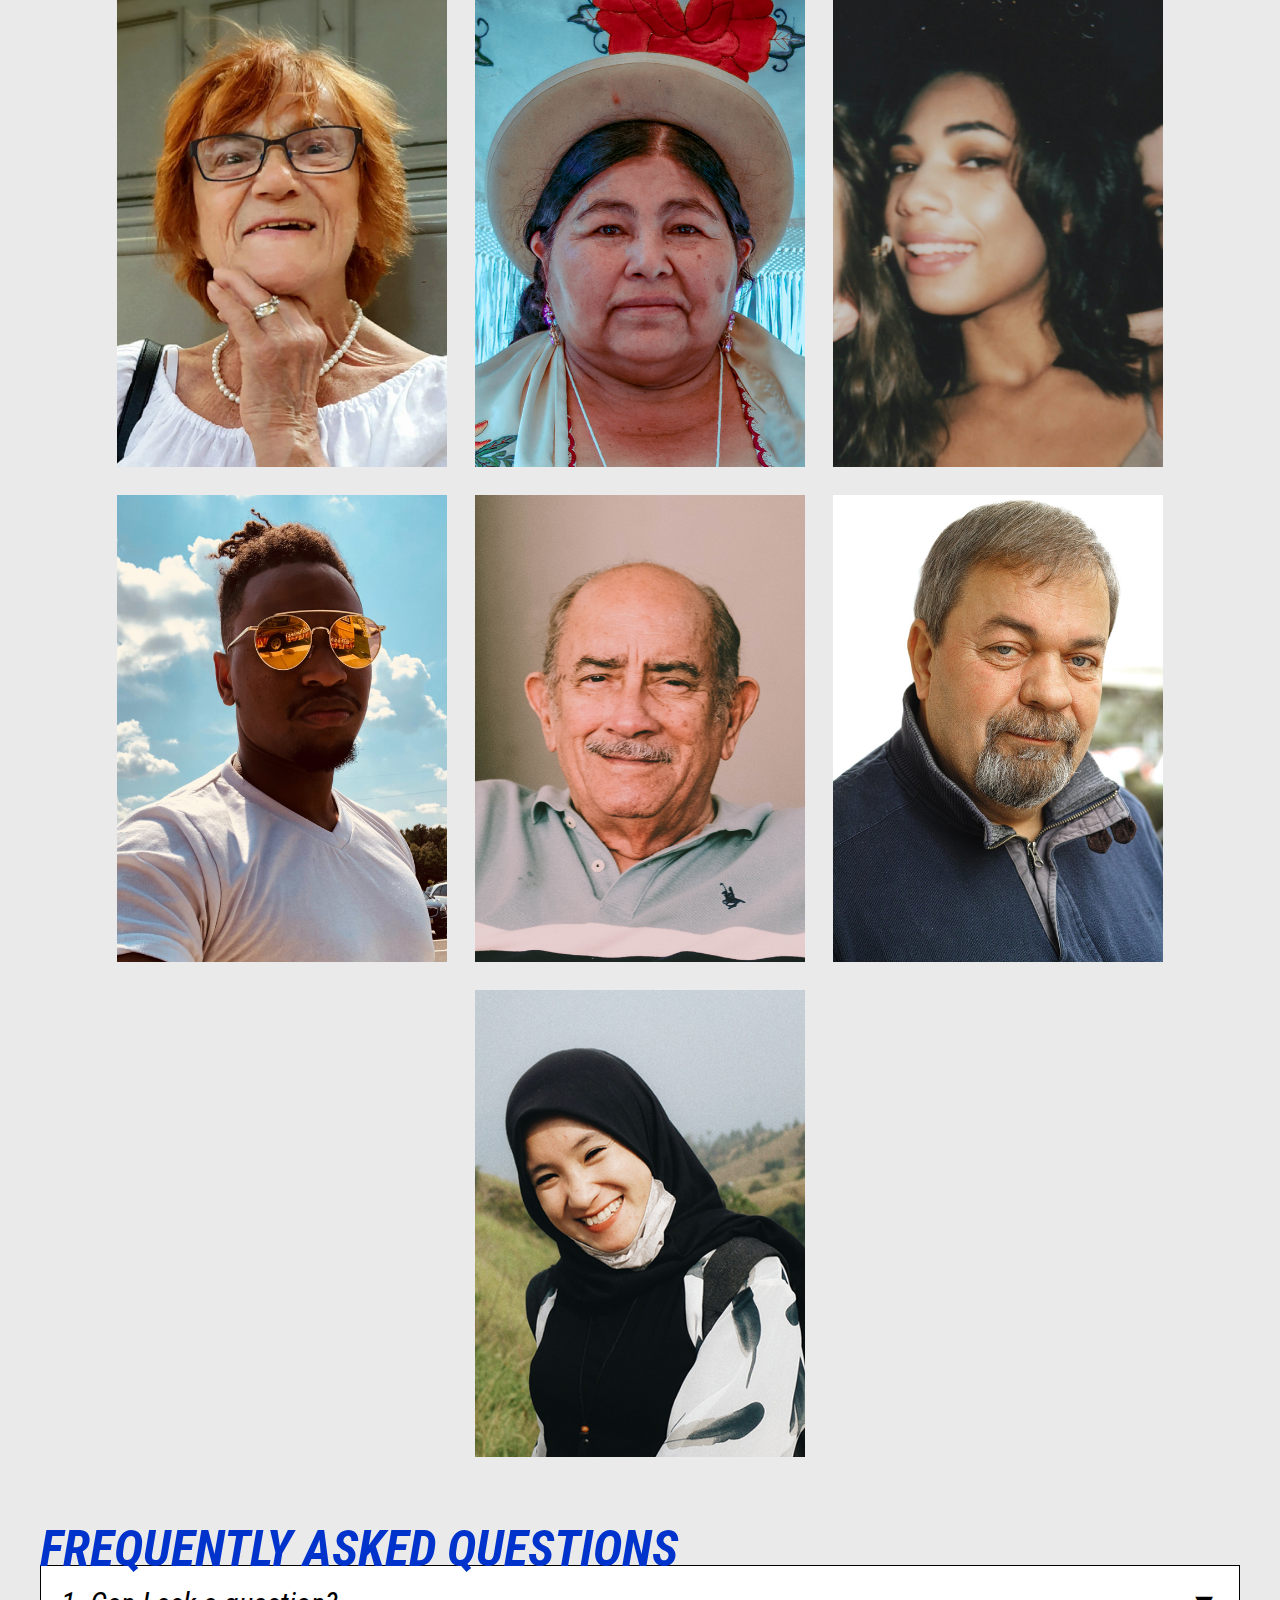
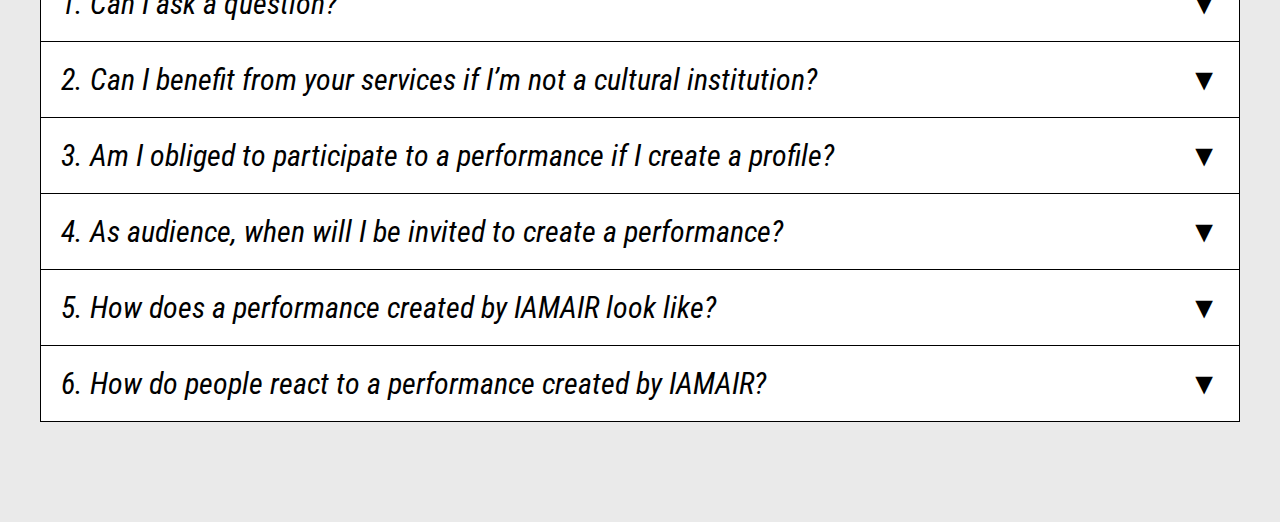
==== commit a35da9fc: "add pictures of fake profiles" ====
--- a/index.html
+++ b/index.html
@@ -56,7 +56,7 @@
                     <a href="mailto:contact@iamair.nl">CONTACT</a>
                 </li>
             </ul>
-            <ul class="third-row" style="background: white;max-width: none;padding-inline: 10%;color: blue;">
+            <!-- <ul class="third-row" style="background: white;max-width: none;padding-inline: 10%;color: blue;">
                 <li class="disable">
                     <a href="#research" style="pointer-events: none">RESEARCH</a>
                 </li>
@@ -72,7 +72,7 @@
                 <li class="disable">
                     <a href="#myprofile" style="pointer-events: none">MY PROFILE</a>
                 </li>
-            </ul>
+            </ul> -->
         </div>
         <div class="sections">
             <div id="about">
@@ -115,38 +115,40 @@
                             <h3>FOR INSTITUTIONS</h3>
                             <p>Here is a step-by-step approach to working with IAMAIR:</p>
                             <p><b>A. Contact and consent</b></p>
-                            <p>
-                            1. Get to know about us, our ethics and artistic principles.</br>
-                            2. Interested in working together? Contact us via email or <a href="/invite-audiences.html">invite audiences</a> and fill out the form.</br>
-                            3. Let's grab a coffee and talk about your institution's goals and what we can do for you.</br>
-                            4. Once we agree on the project's scope and objectives, we'll move forward.
-                            </p>
+                            <ol style="margin-left: 30px; margin-bottom: 30px;">
+                                <li>Get to know about us, our ethics and artistic principles.</li>
+                                <li>Interested in working together? Contact us via email or <a href="/invite-audiences.html">invite audiences</a> and fill out the form.</li>
+                                <li>Let's grab a coffee and talk about your institution's goals and what we can do for you.</li>
+                                <li>Once we agree on the project's scope and objectives, we'll move forward.</li>
+                            </ol>
                             <p><b>B. Creation phase</b></p>
-                            <p>
-                            1. During this phase, we'll keep you informed as the project evolves.</br>
-                            2. We'll do field research to prepare our co-creative workshops.</br>
-                            3. We'll launch a call for participation to audiences and gather a group.</br>
-                            4. We'll organize three workshops and two rehearsals to produce the performance.</br>
-                            5. You're welcome to observe our rehearsals and provide feedback.     
-                            </p>
+                            <ol style="margin-left: 30px; margin-bottom: 30px;">
+                                <li>During this phase, we'll keep you informed as the project evolves.</li>
+                                <li>We'll do field research to prepare our co-creative workshops.</li>
+                                <li>We'll launch a call for participation to audiences and gather a group.</li>
+                                <li>We'll organize three workshops and two rehearsals to produce the performance.</li>
+                                <li>You're welcome to observe our rehearsals and provide feedback.</li>
+                            </ol>
                             <p><b>C. Performances phase</b></p>
-                            <p>
-                            1. You'll communicate the performance to your audiences, and we'll do the same.</br>
-                            2. We'll perform the piece as many times as agreed upon in phase A.</br>
-                            3. After the performance, we'll gather feedback from visitors and stakeholders.</br>
-                            4. We'll debrief to discuss the performance's impact and identify areas for improvement. 
-                            </p>
-                        </div>
-                        <div class="what-column">
-                            <h3>FOR INDIVIDUALS</h3>
-                            <p>1. Create a profile on IAMAIR's website to join our community of audiences and stay up to date with upcoming opportunities.</p>
-                            <p>2. Check your email regularly to see if you've been invited to participate in a performance co-creation workshop.</p>
-                            <p>3. If you're invited and want to participate, check your availability and confirm your presence during the workshops.</p>
-                            <p>4. Choose whether to participate in the creation of the performance, have a specific role in it, or both.</p>
-                            <p>5. Commit to attending all three workshops and two rehearsals to fully participate in the creation process.</p>
-                            <p>6. Attend the workshops, come as you are, and collaborate with other participants. These workshops are a safe and creative space where everyone's contributions are valued.</p>
-                            <p>7. Attend one or two rehearsals before the performance as an accomplice or performer. This will help you prepare and get comfortable with your role, as well as memorize your lines if you have any!</p>
-                            <p>8. On the day of the performance, be ready to give it your all and have fun!</p>
+                            <ol style="margin-left: 30px; margin-bottom: 30px;">
+                                <li>You'll communicate the performance to your audiences, and we'll do the same.</li>
+                                <li>We'll perform the piece as many times as agreed upon in phase A.</li>
+                                <li>After the performance, we'll gather feedback from visitors and stakeholders.</li>
+                                <li>We'll debrief to discuss the performance's impact and identify areas for improvement. </li>
+                            </ol>
+                        </div>
+                        <div class="what-column">
+                            <h3>FOR EVERYBODY</h3>
+                            <ol style="margin-left: 30px; margin-bottom: 30px;">
+                                <li>Create a profile on IAMAIR's website to join our community of audiences and stay up to date with upcoming opportunities.</li><br>
+                                <li>Check your email regularly to see if you've been invited to participate in a performance co-creation workshop.</li><br>
+                                <li>If you're invited and want to participate, check your availability and confirm your presence during the workshops.</li><br>
+                                <li>Choose whether to participate in the creation of the performance, have a specific role in it, or both.</li><br>
+                                <li>Commit to attending all three workshops and two rehearsals to fully participate in the creation process.</li><br>
+                                <li>Attend the workshops, come as you are, and collaborate with other participants. These workshops are a safe and creative space where everyone's contributions are valued.</li><br>
+                                <li>Attend one or two rehearsals before the performance as an accomplice or performer. This will help you prepare and get comfortable with your role, as well as memorize your lines if you have any!</li><br>
+                                <li>On the day of the performance, be ready to give it your all and have fun!</li>
+                            </ol>
                         </div>
                     </div>
                 </div>
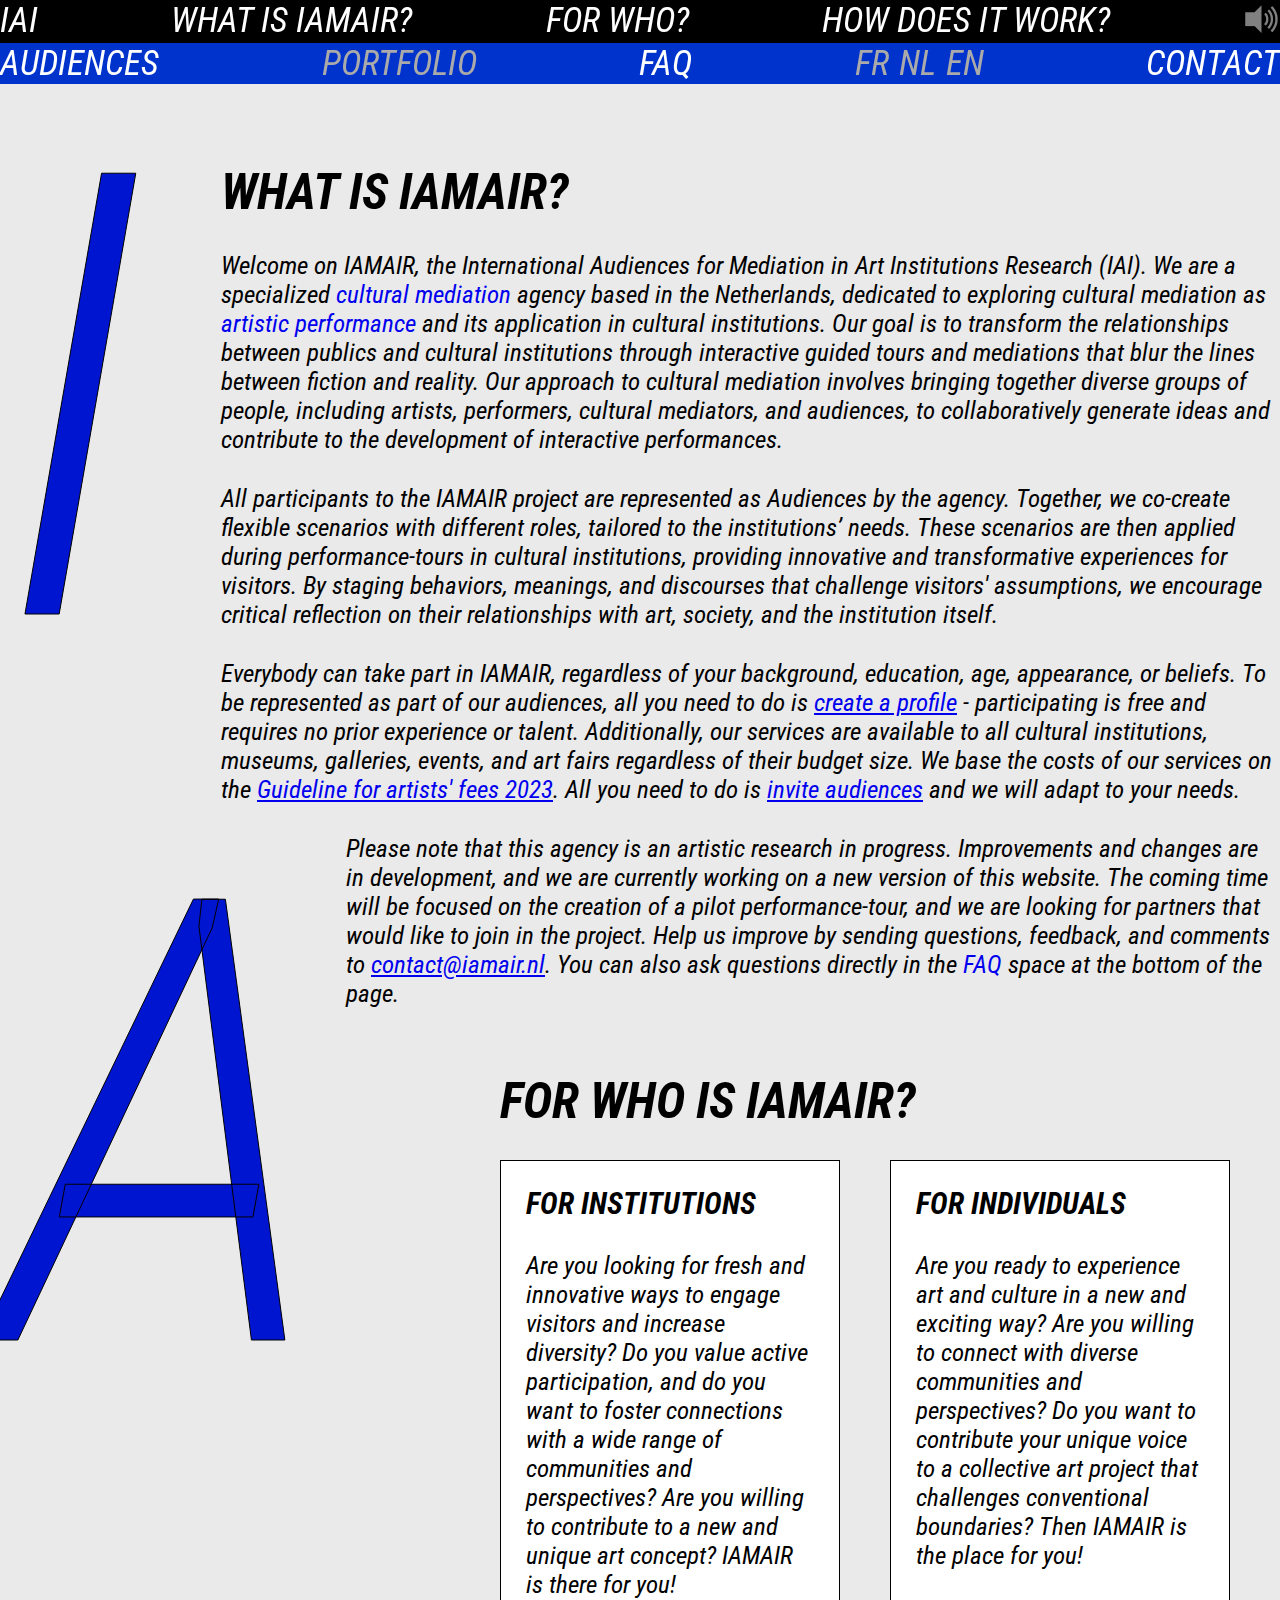
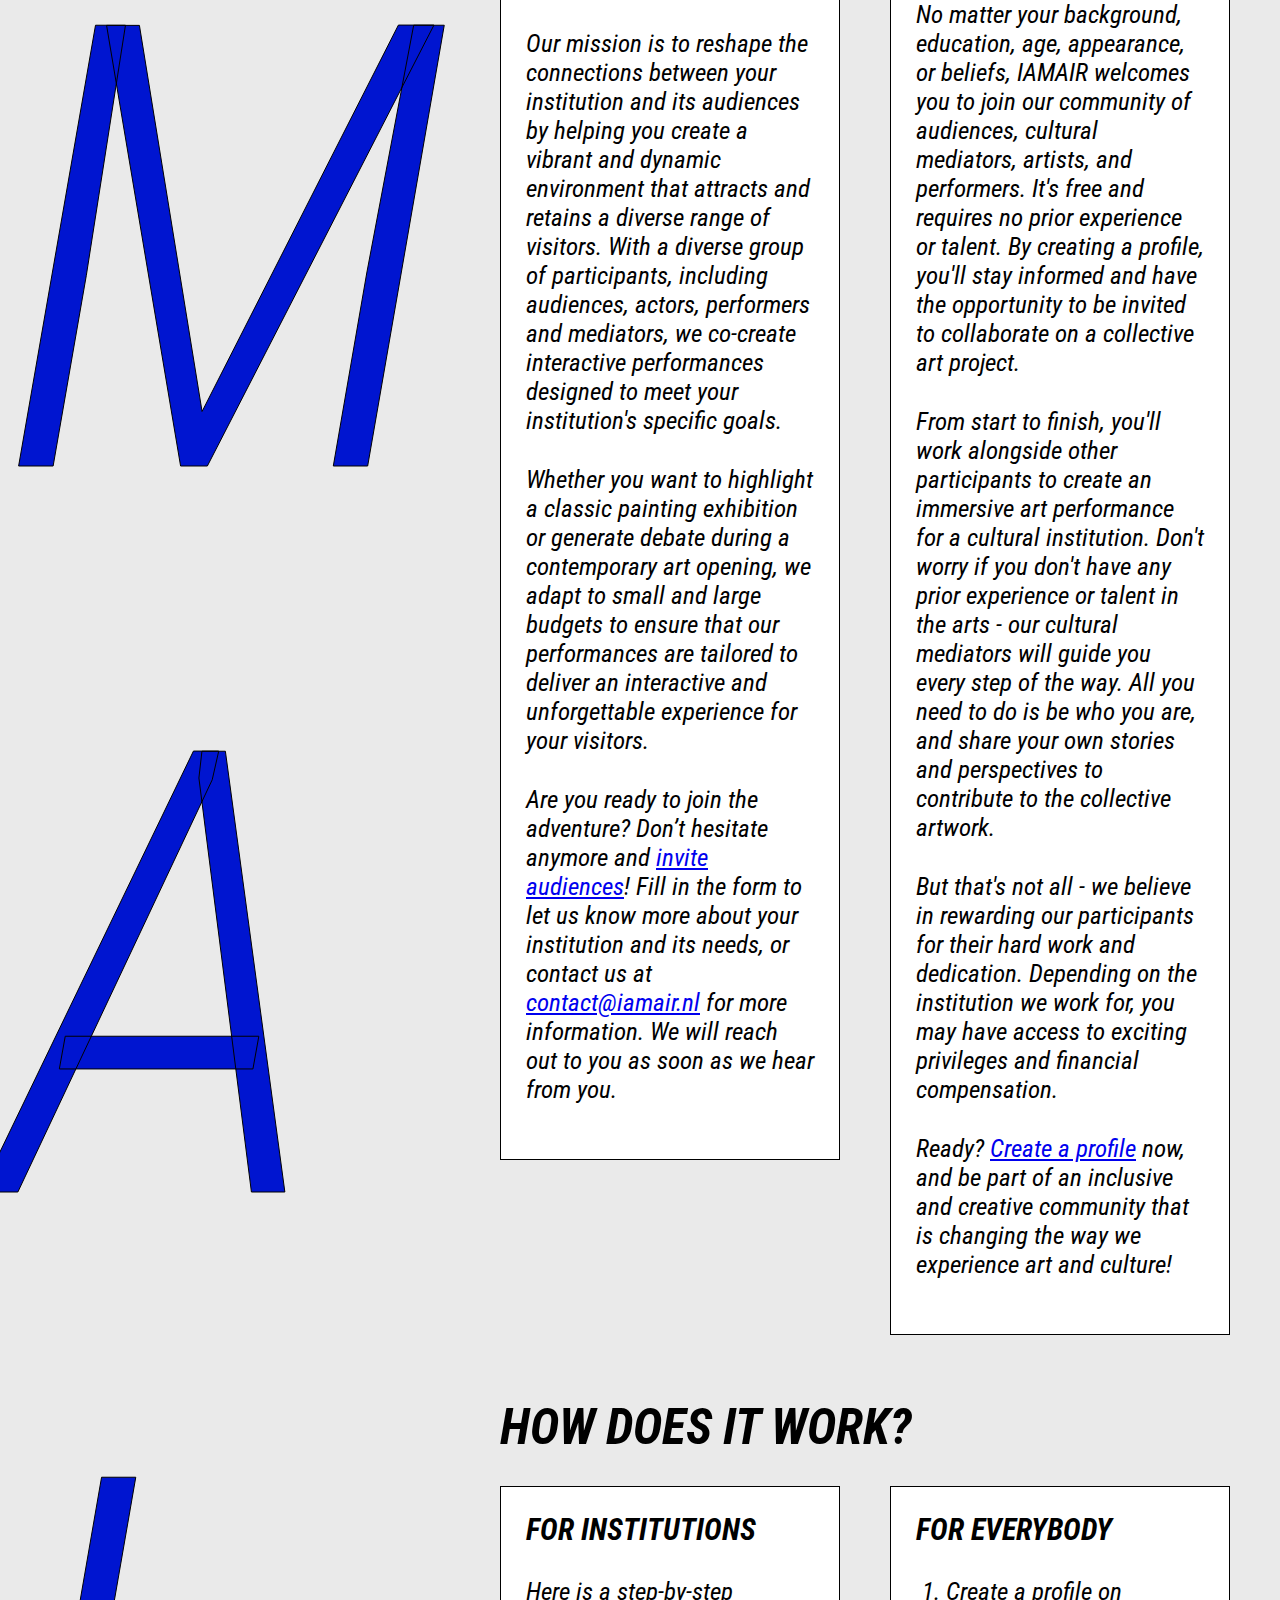
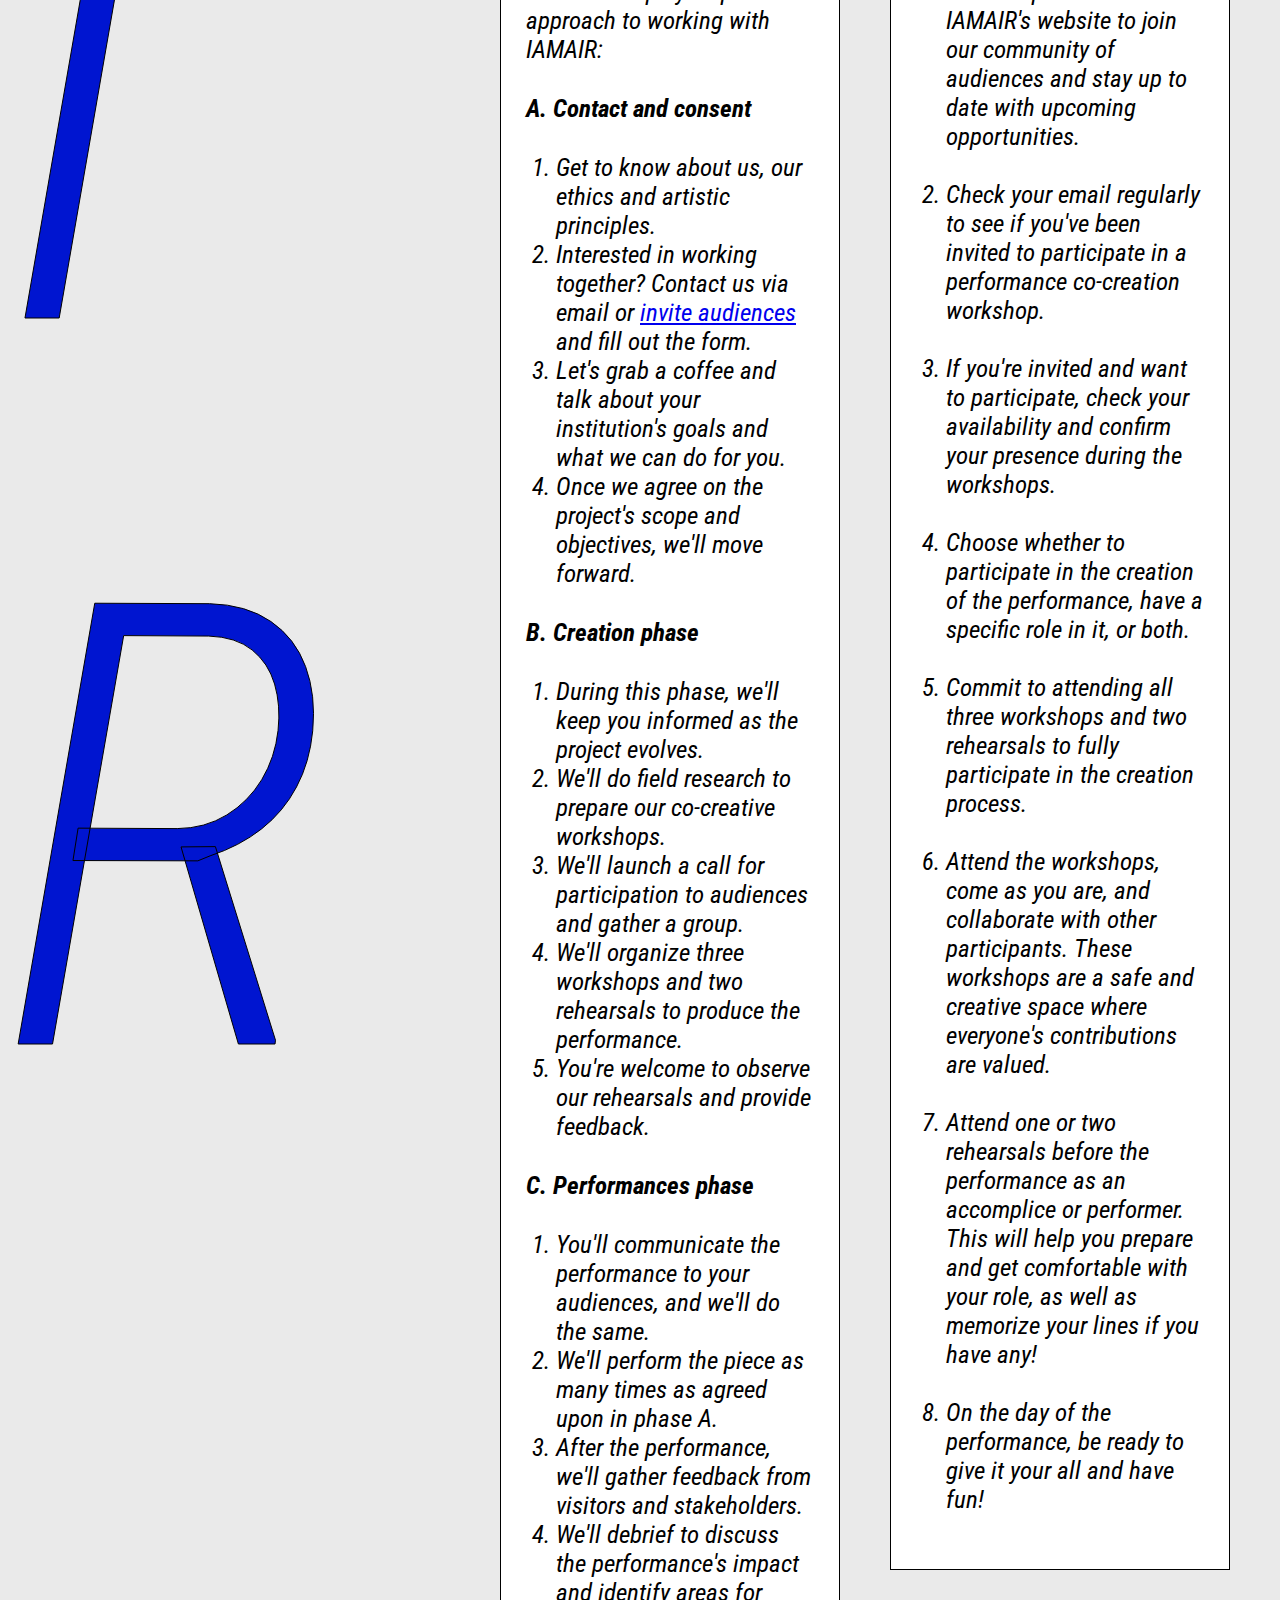
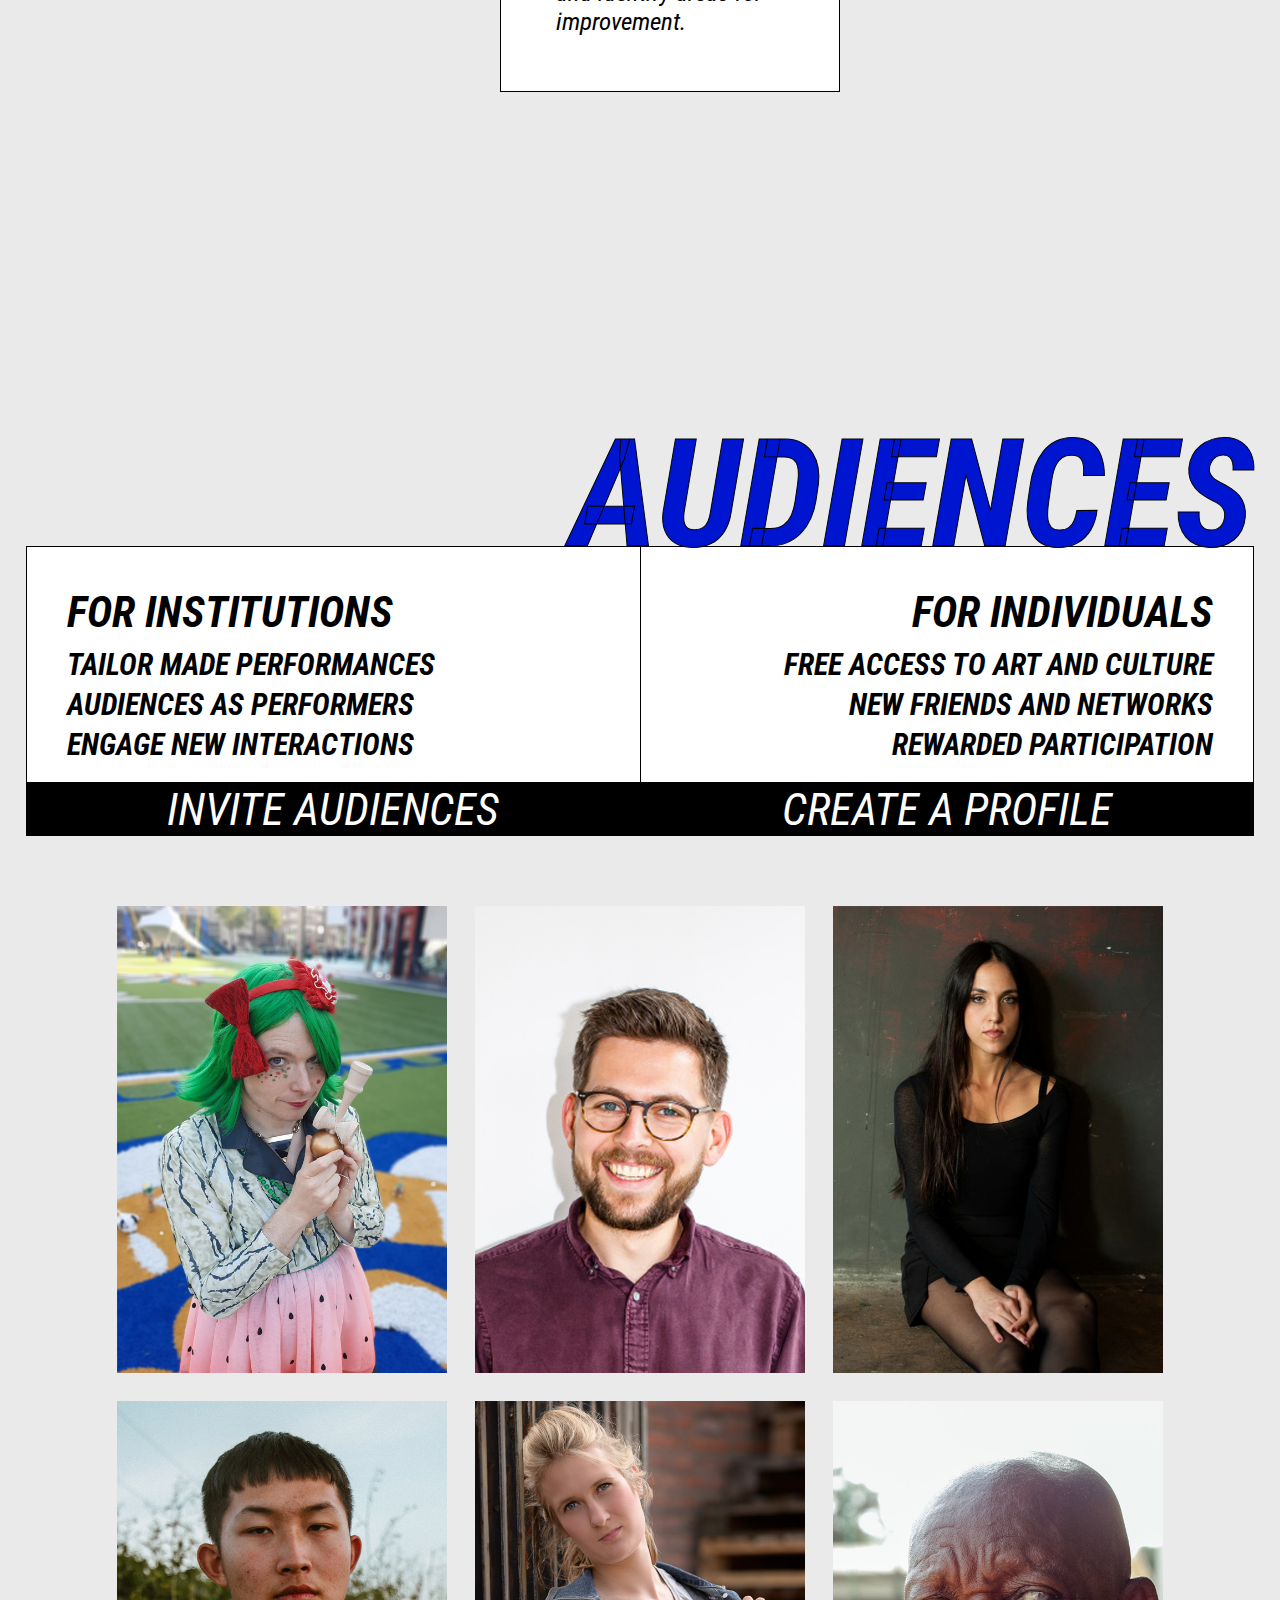
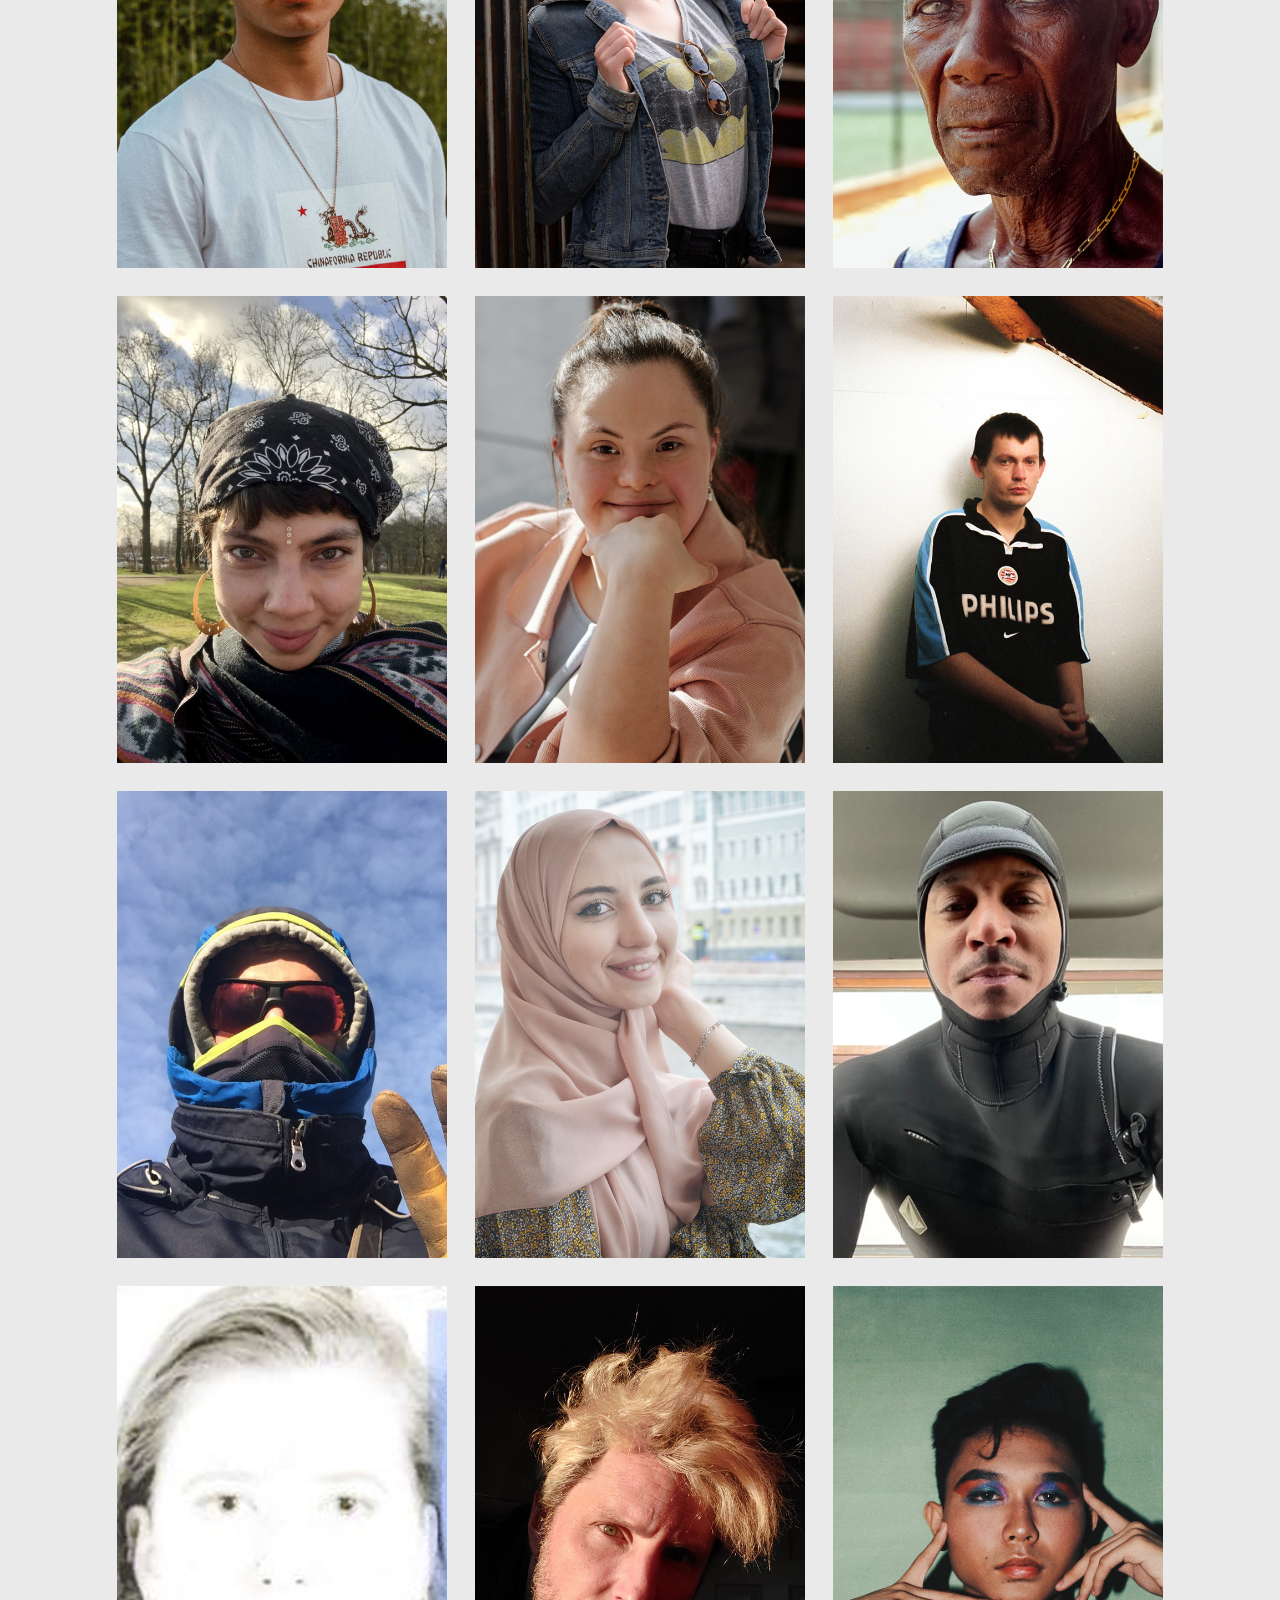
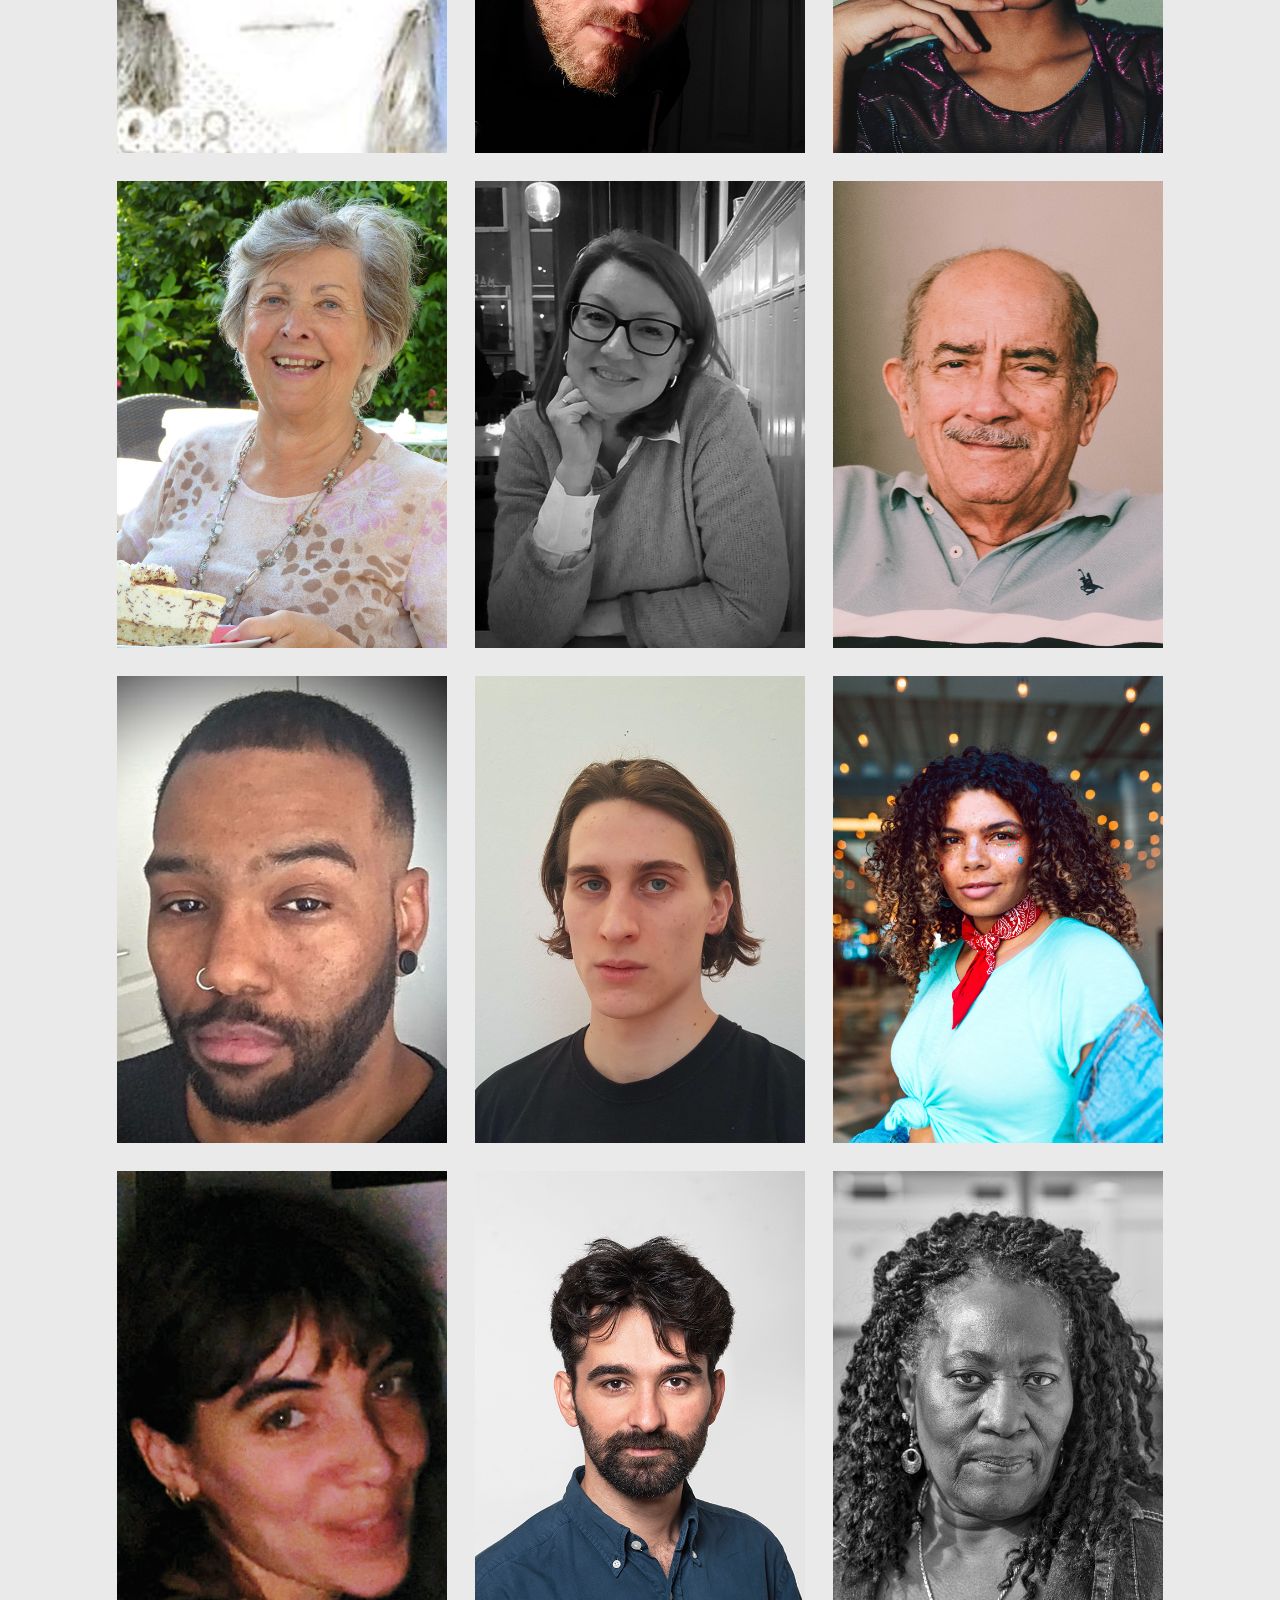
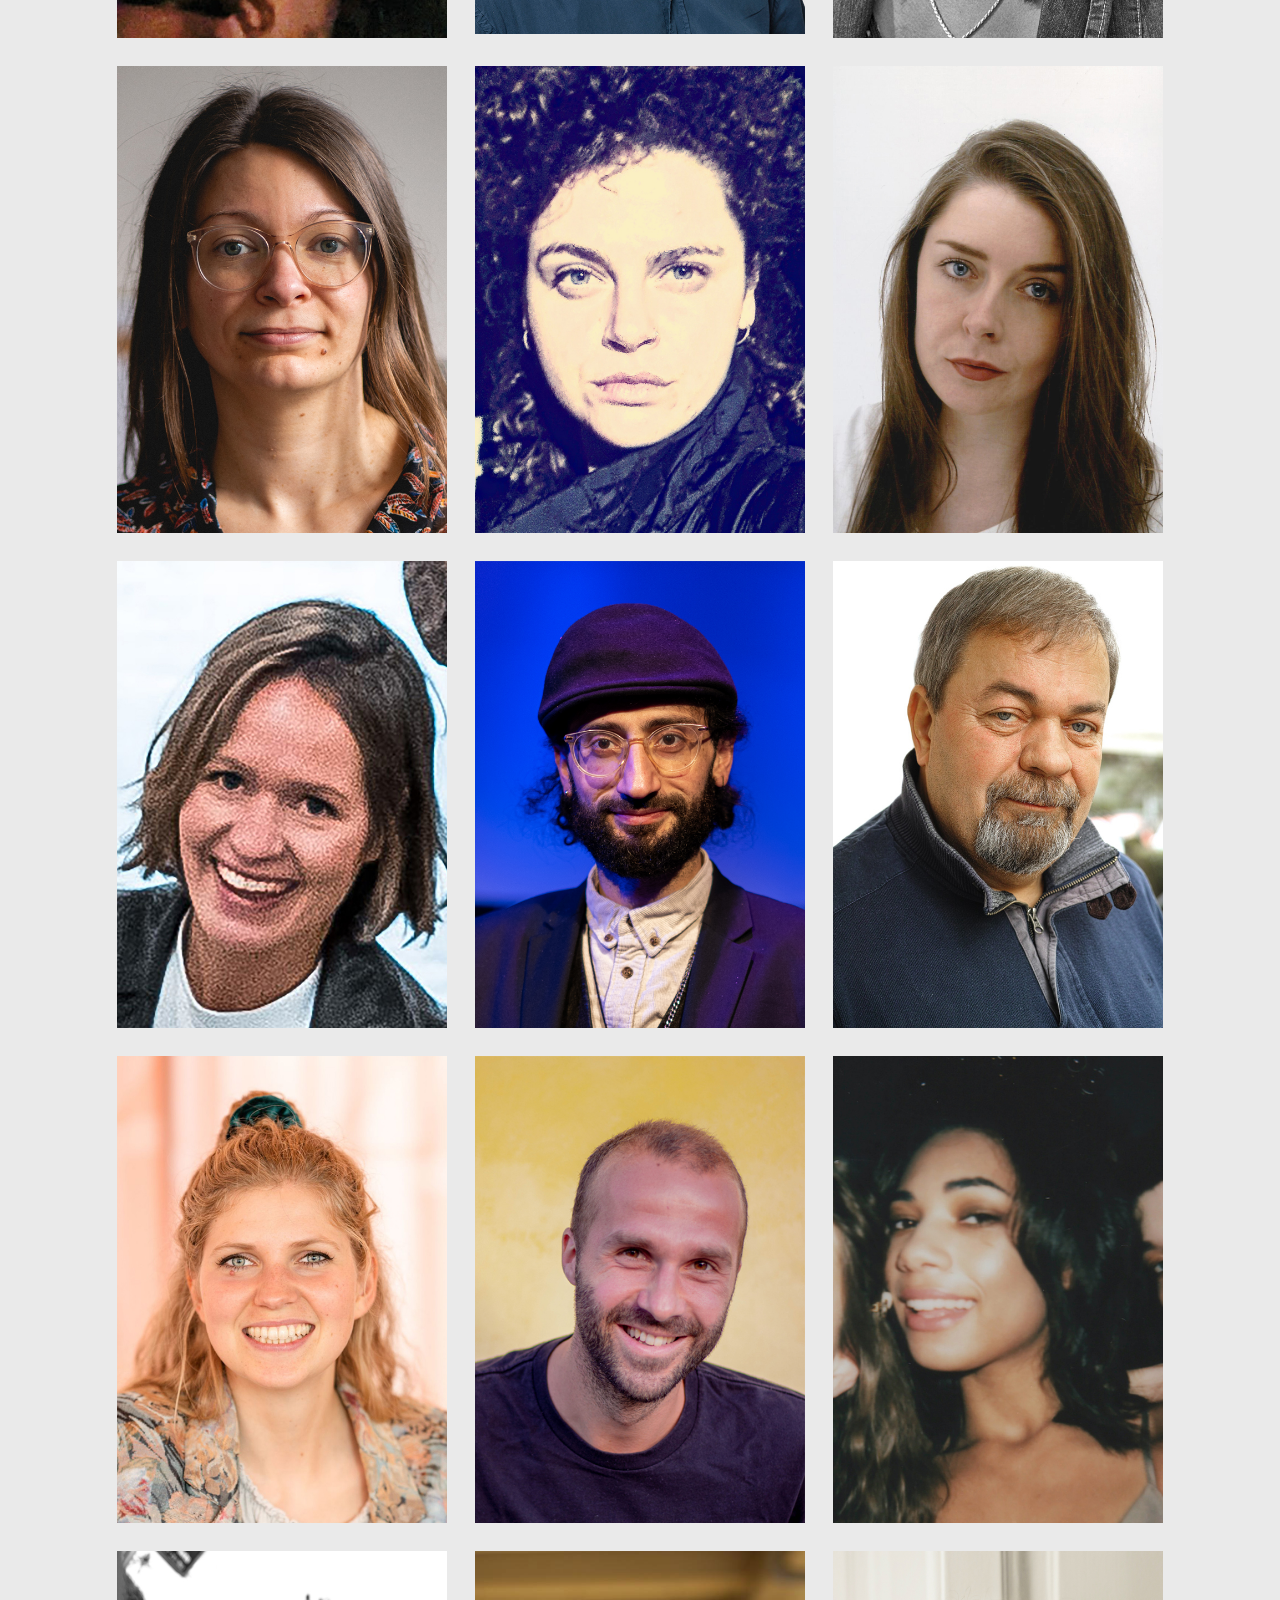
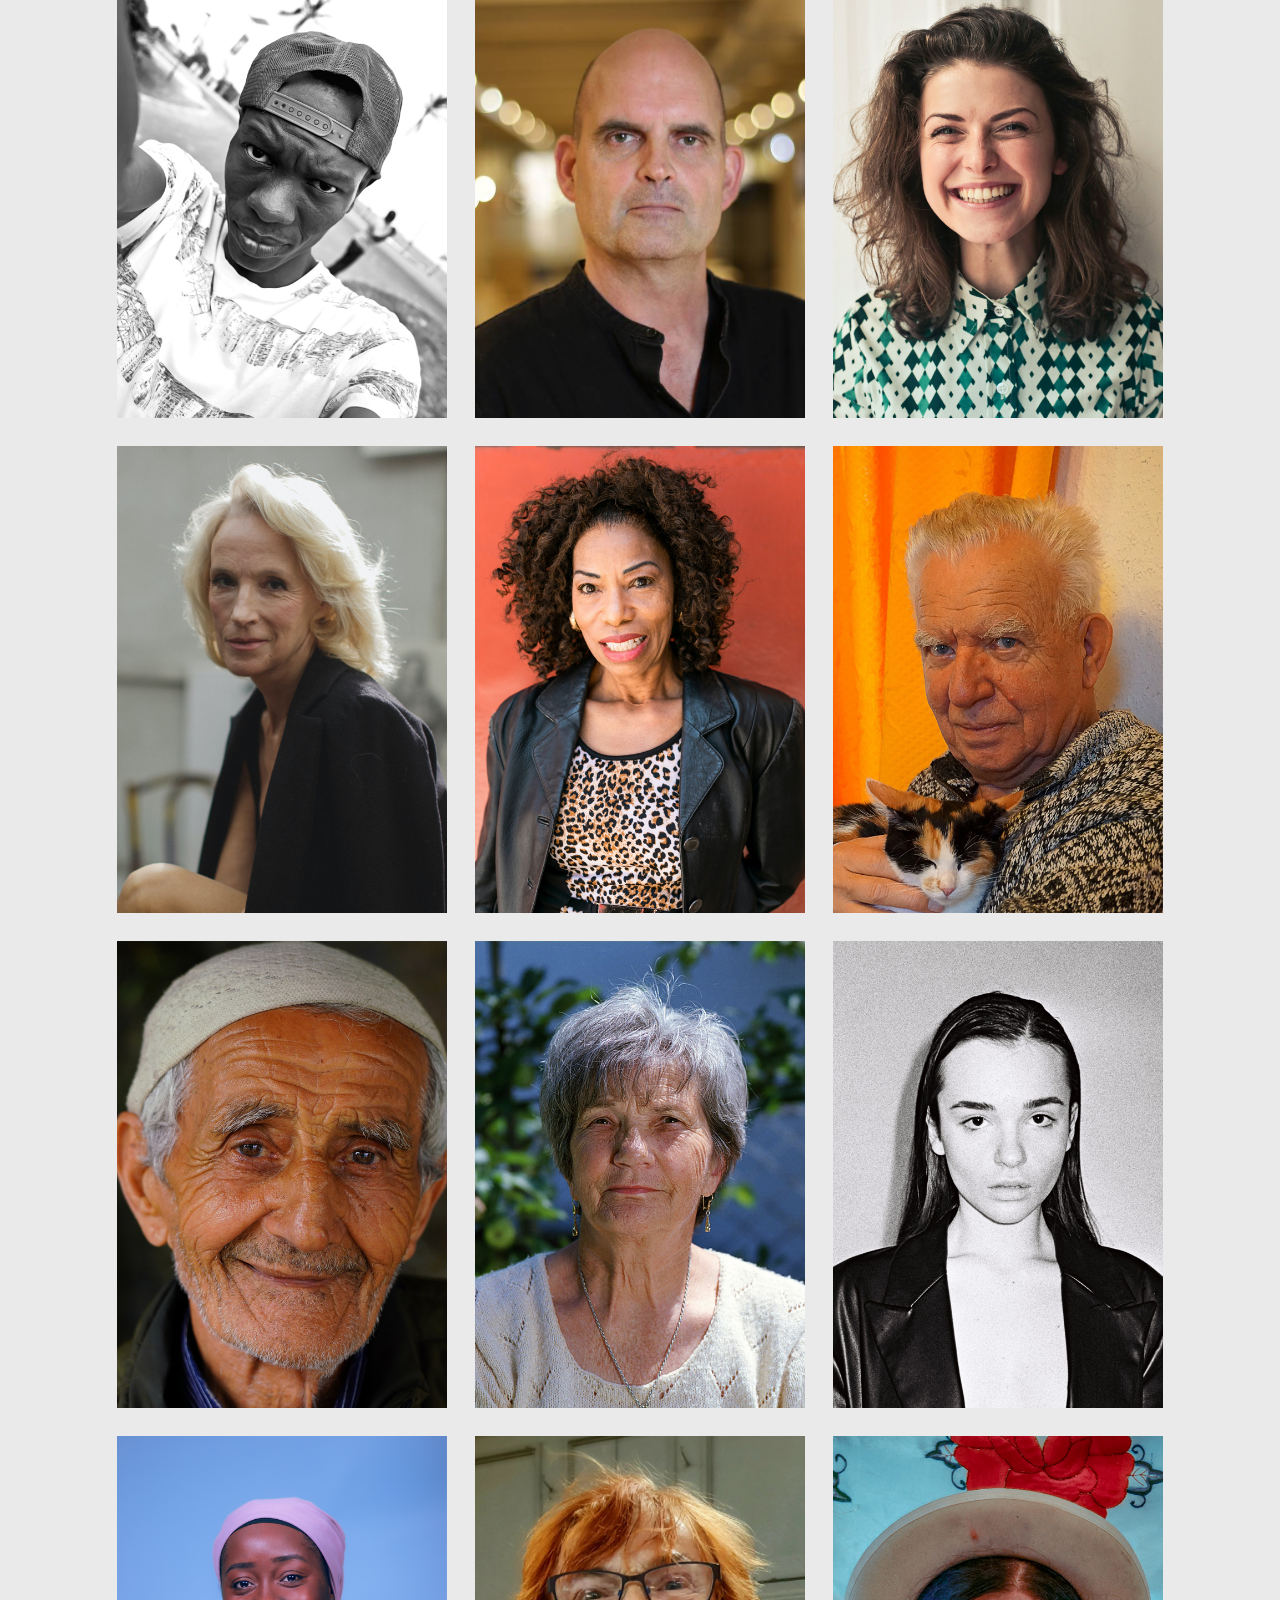
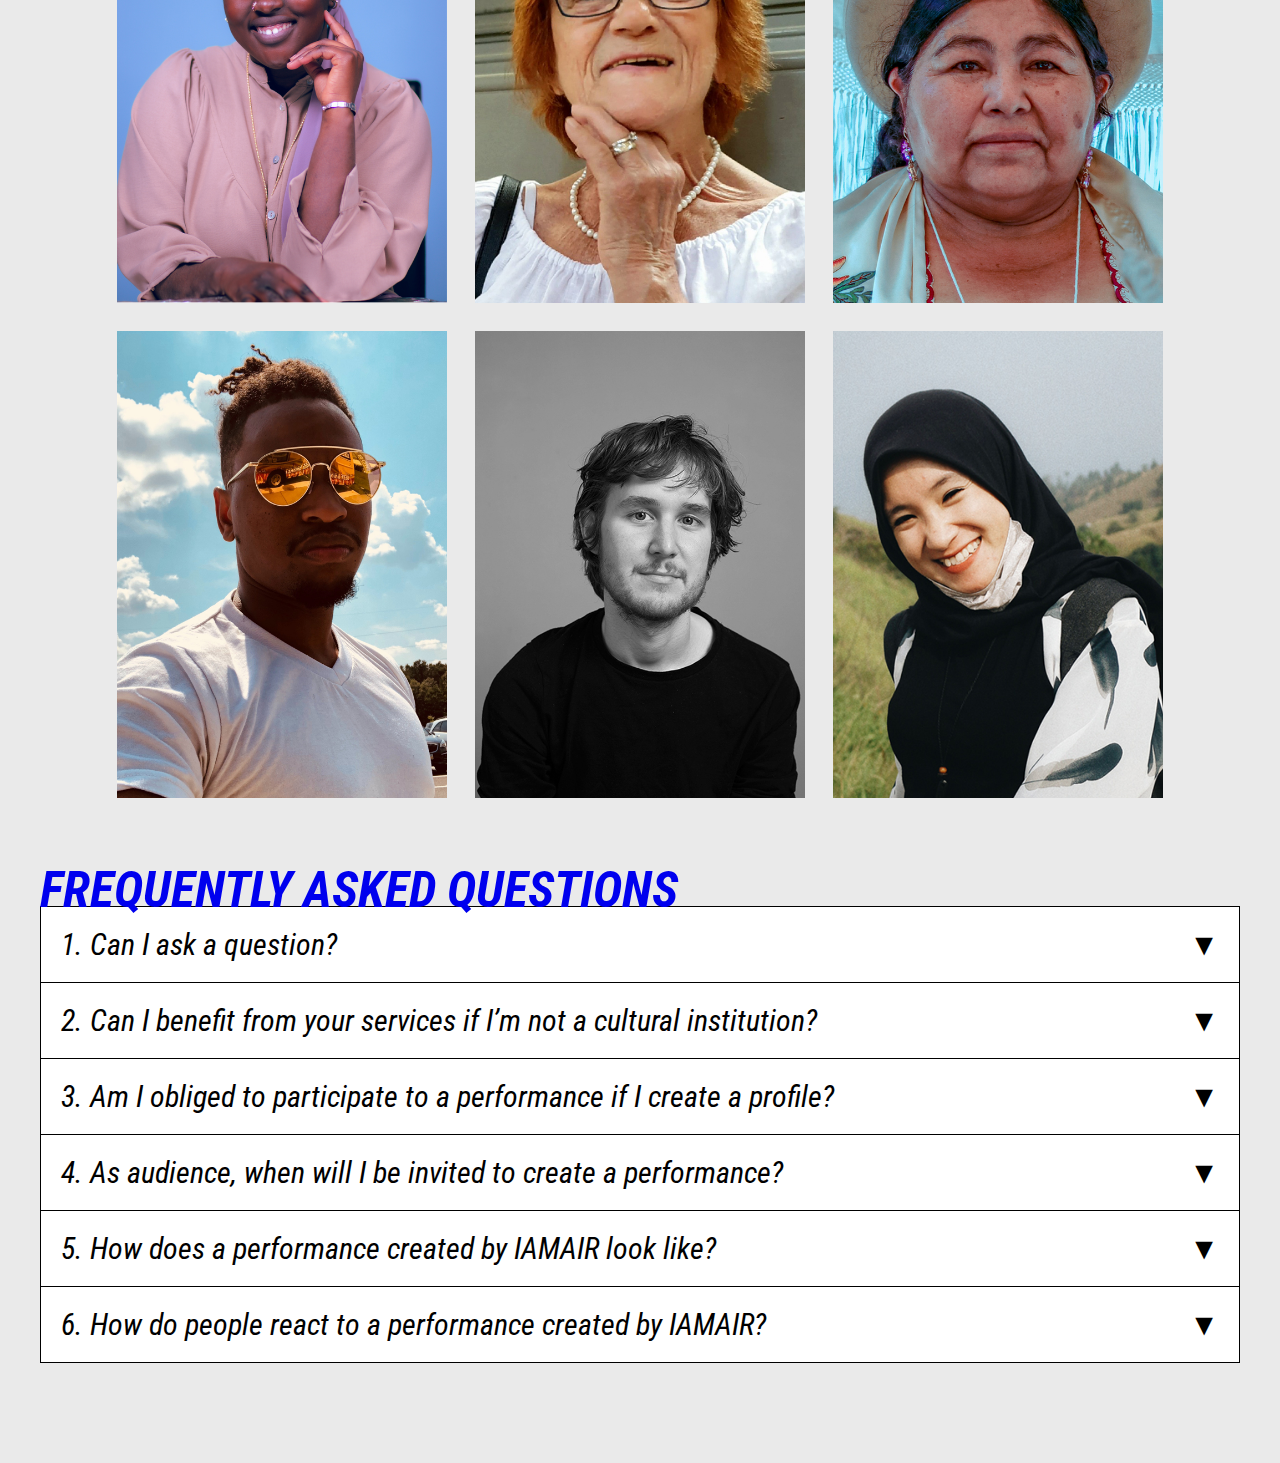
==== commit 38c08f9f: "navbar tabs fit page width" ====
--- a/index.html
+++ b/index.html
@@ -20,7 +20,7 @@
     </head>
     <body class="bg-lightgray">
         <div class="navbar">
-            <ul style="max-width: none;padding-inline: 10%;">
+            <ul style="max-width: none;">
                 <li>
                     <a href="#">IAI</a>
                 </li>
@@ -35,7 +35,7 @@
                 </li>
                 <li class="speaker disabled"><img src="images/speaker-icon.png" alt="speaker-icon" /></li>
             </ul>
-            <ul class="second-row" style="background: #0033CC;max-width: none;padding-inline: 10%;">
+            <ul class="second-row" style="background: #0033CC;max-width: none;">
                 <li>
                     <a href="#audiences">AUDIENCES</a>
                 </li>
--- a/styles/main.css
+++ b/styles/main.css
@@ -29,5 +29,5 @@
     padding-left: 10%;
 }
 .blue {
-    color:#0033CC;
+    color: rgb(0, 0, 238);
 }--- a/styles/sections.css
+++ b/styles/sections.css
@@ -21,6 +21,7 @@
     max-width: 1ch;
     line-break: anywhere;
     color: #0015D0;
+    -webkit-text-stroke: 1px black;
 }
 
 /******************************************************************/
@@ -28,11 +29,12 @@
 .what-column {
     background-color: white;
     border: 1px solid black;
+    height: fit-content;
 }
 
 #what-is-aimair {
     border: solid 1px transparent; /* this is just a hack to include child h2's top margin. */
-    padding-left: 250px;
+    padding-left: 220px;
 }
 #what-is-aimair p {
     max-width: 1100px;
@@ -78,7 +80,7 @@
 }
 @media only screen and (min-width: 992px) {
     #how-does-it-work {
-        padding-left: 530px;
+        padding-left: 500px;
         padding-bottom: 150px;
         margin-left: 0;
     }
@@ -133,7 +135,7 @@
 }
 @media only screen and (min-width: 992px) {
     #for-who {
-        padding-left: 530px;
+        padding-left: 500px;
         padding-bottom: 0;
         margin-left: 0;
     }
@@ -164,7 +166,7 @@
     background-color: #eaeaea;
     text-align: -moz-center;
     margin-inline: 2%;
-    margin-top: 150px;
+    margin-top: 102px;
 }
 #audiences h2 {
     font-size: 76px;
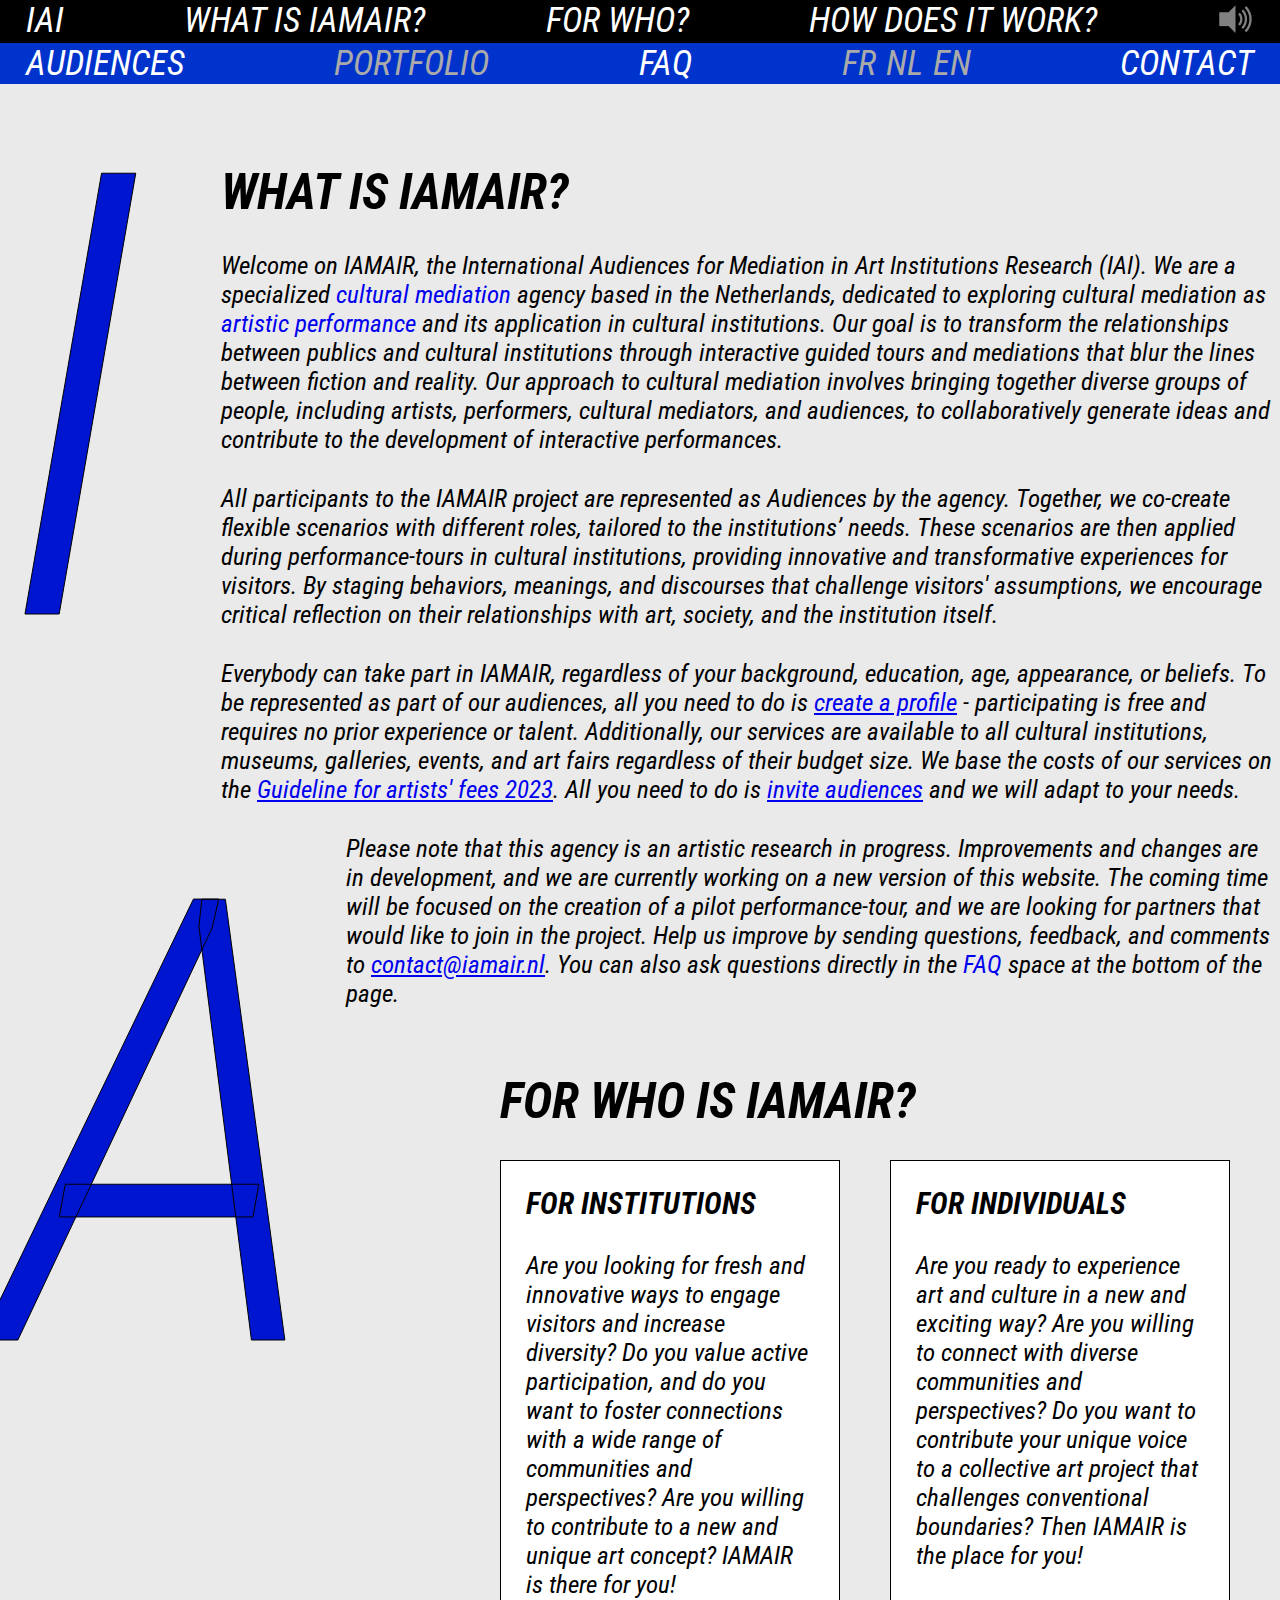
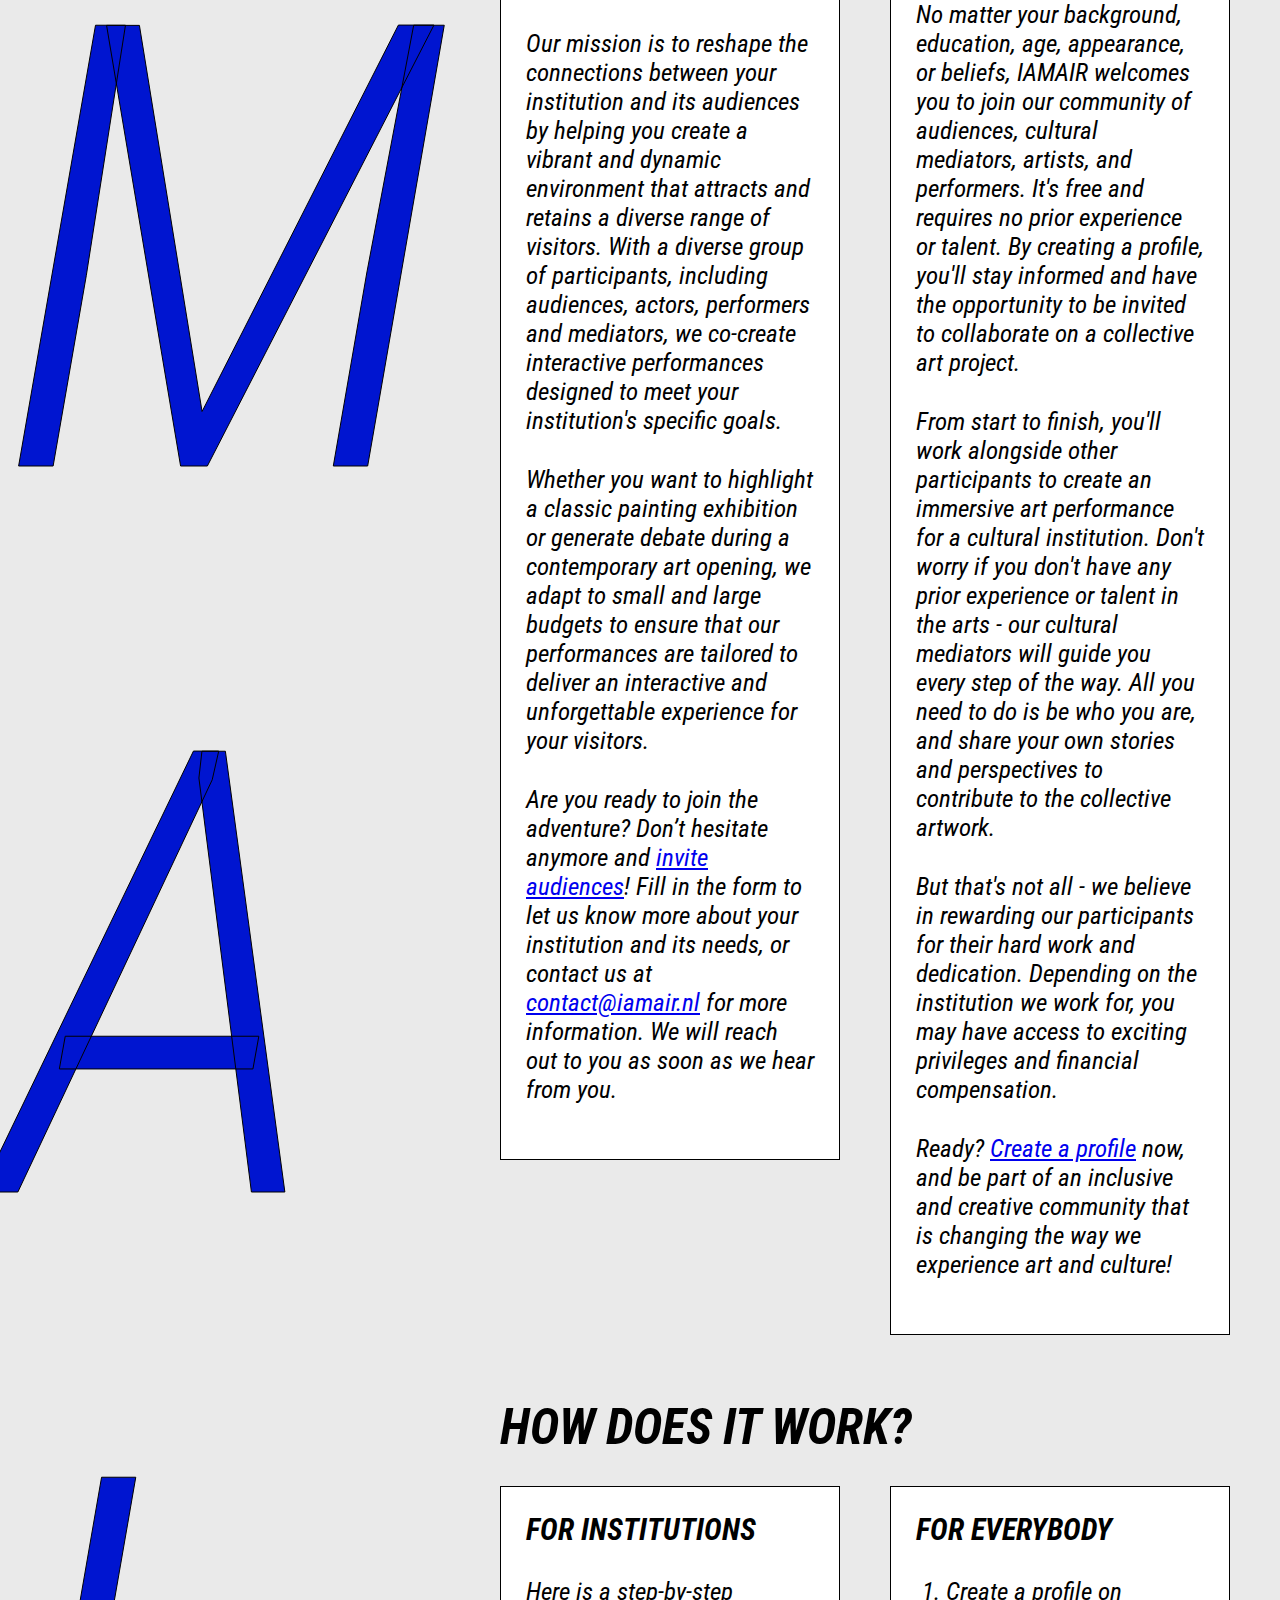
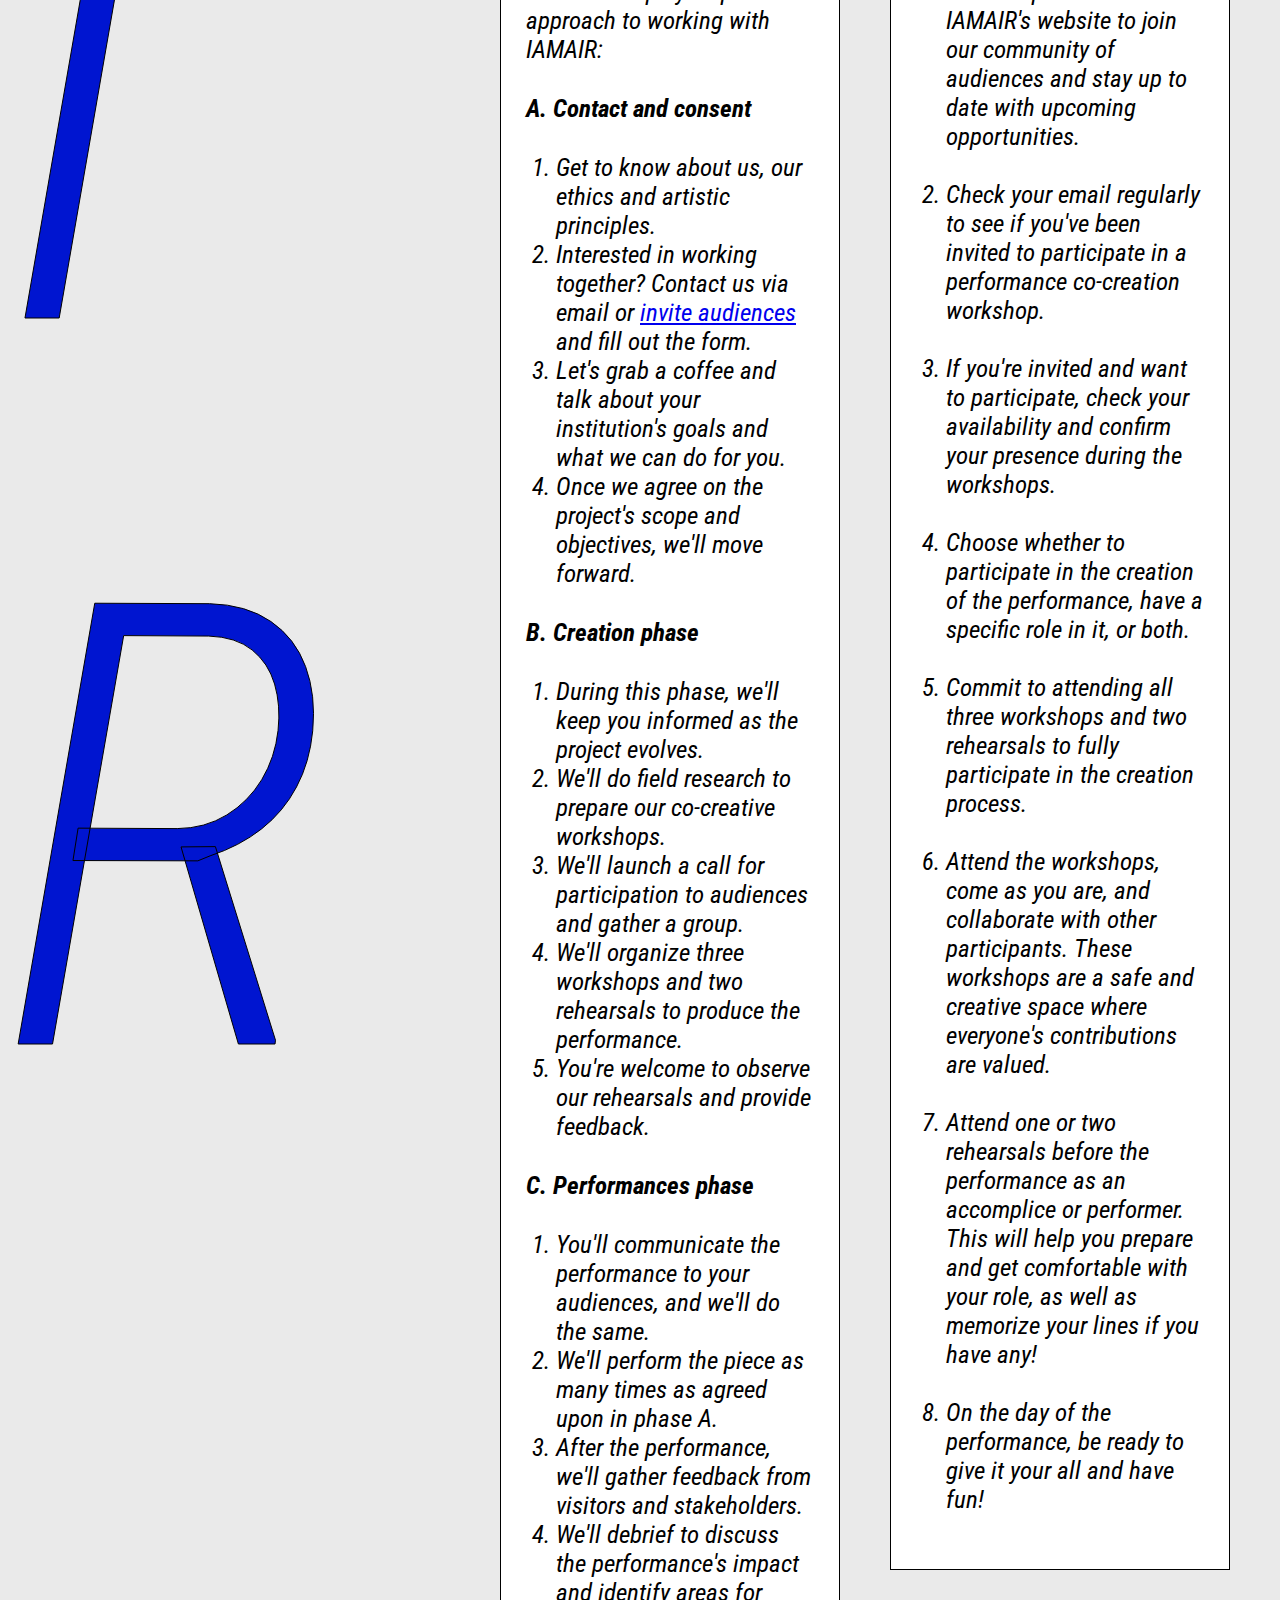
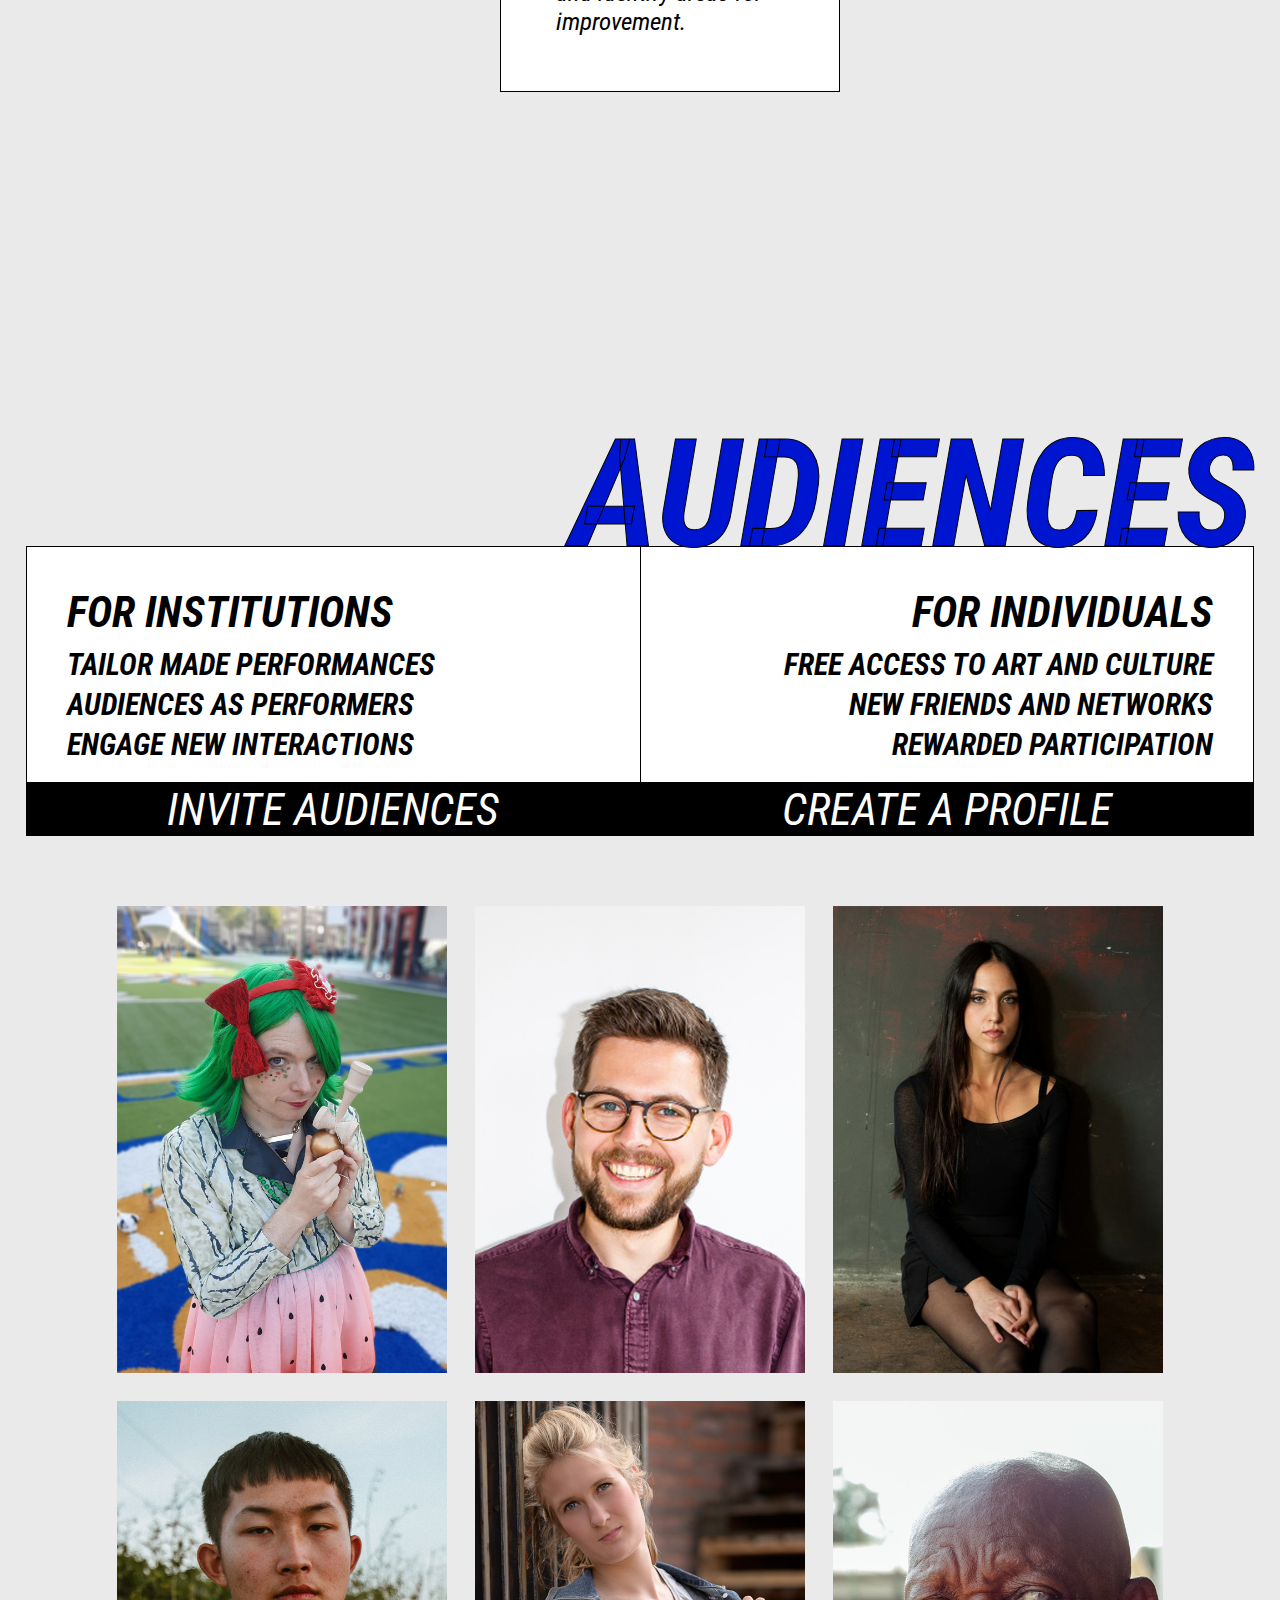
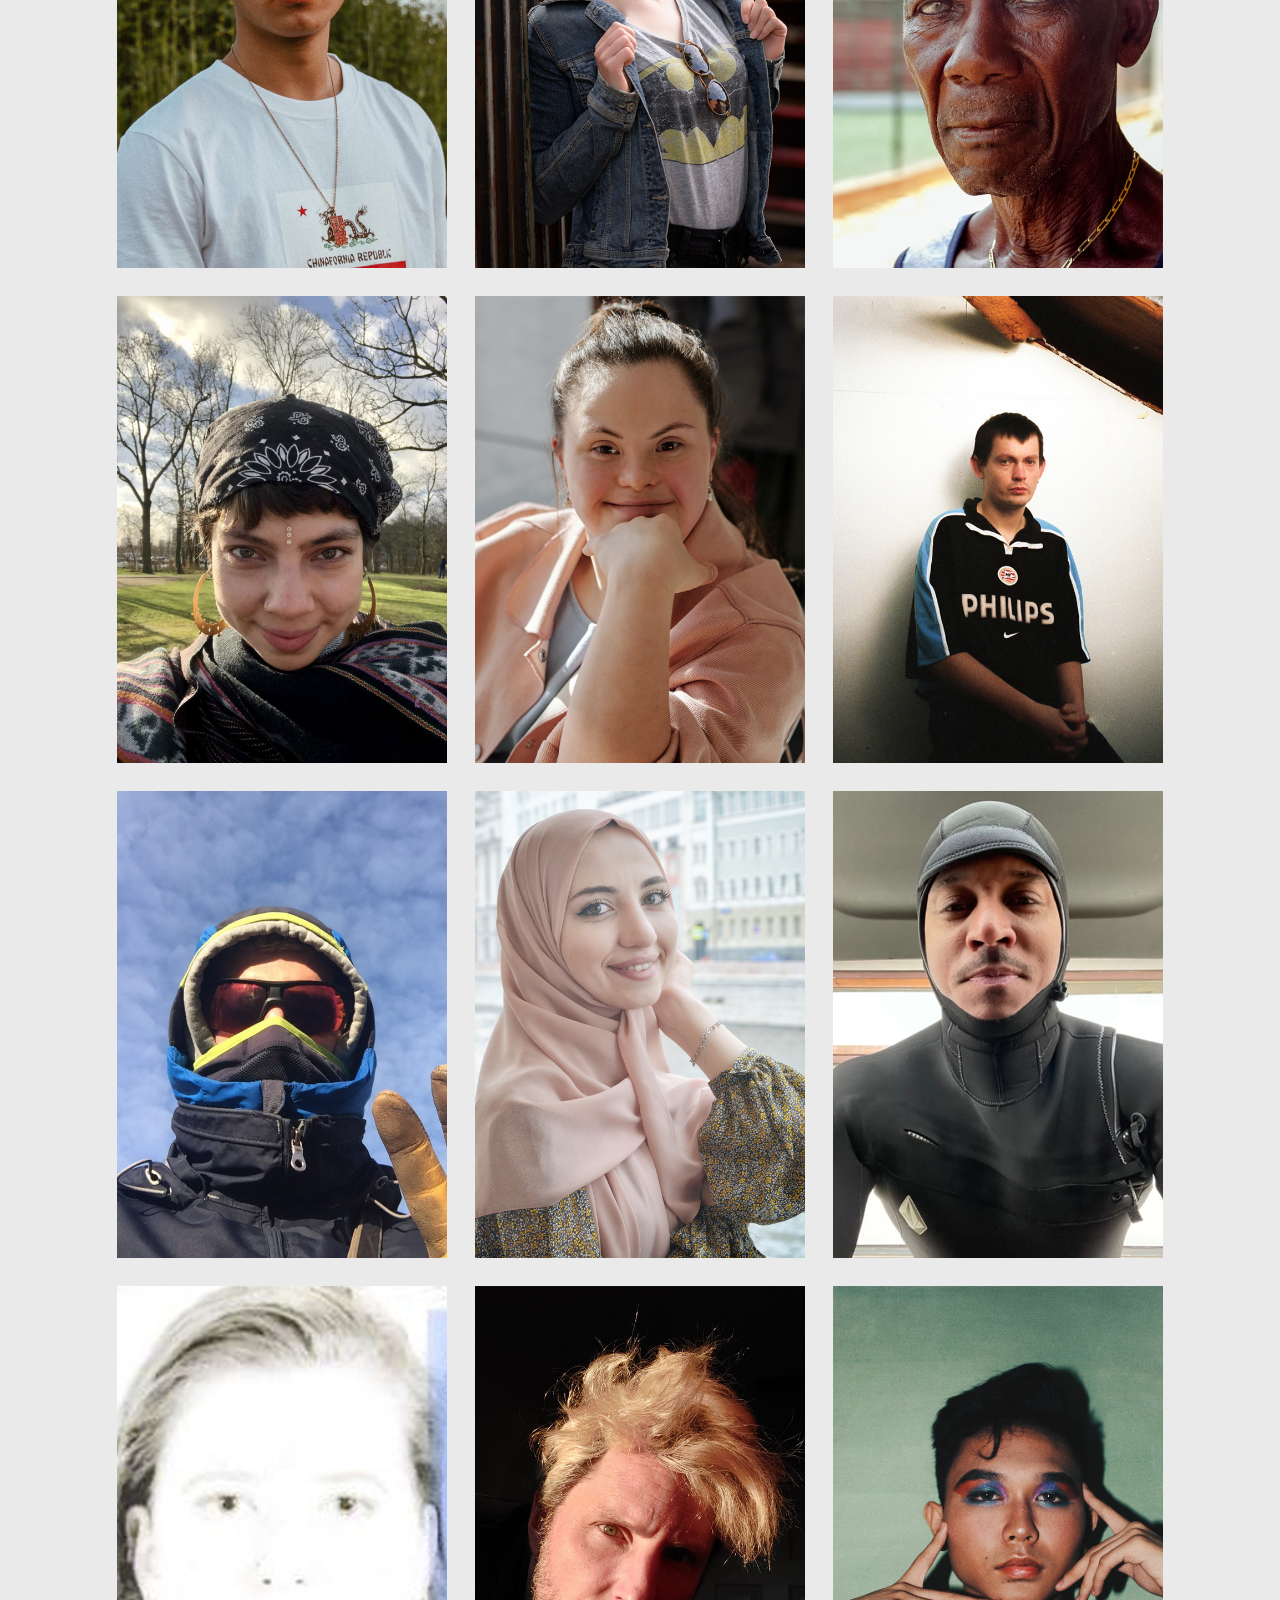
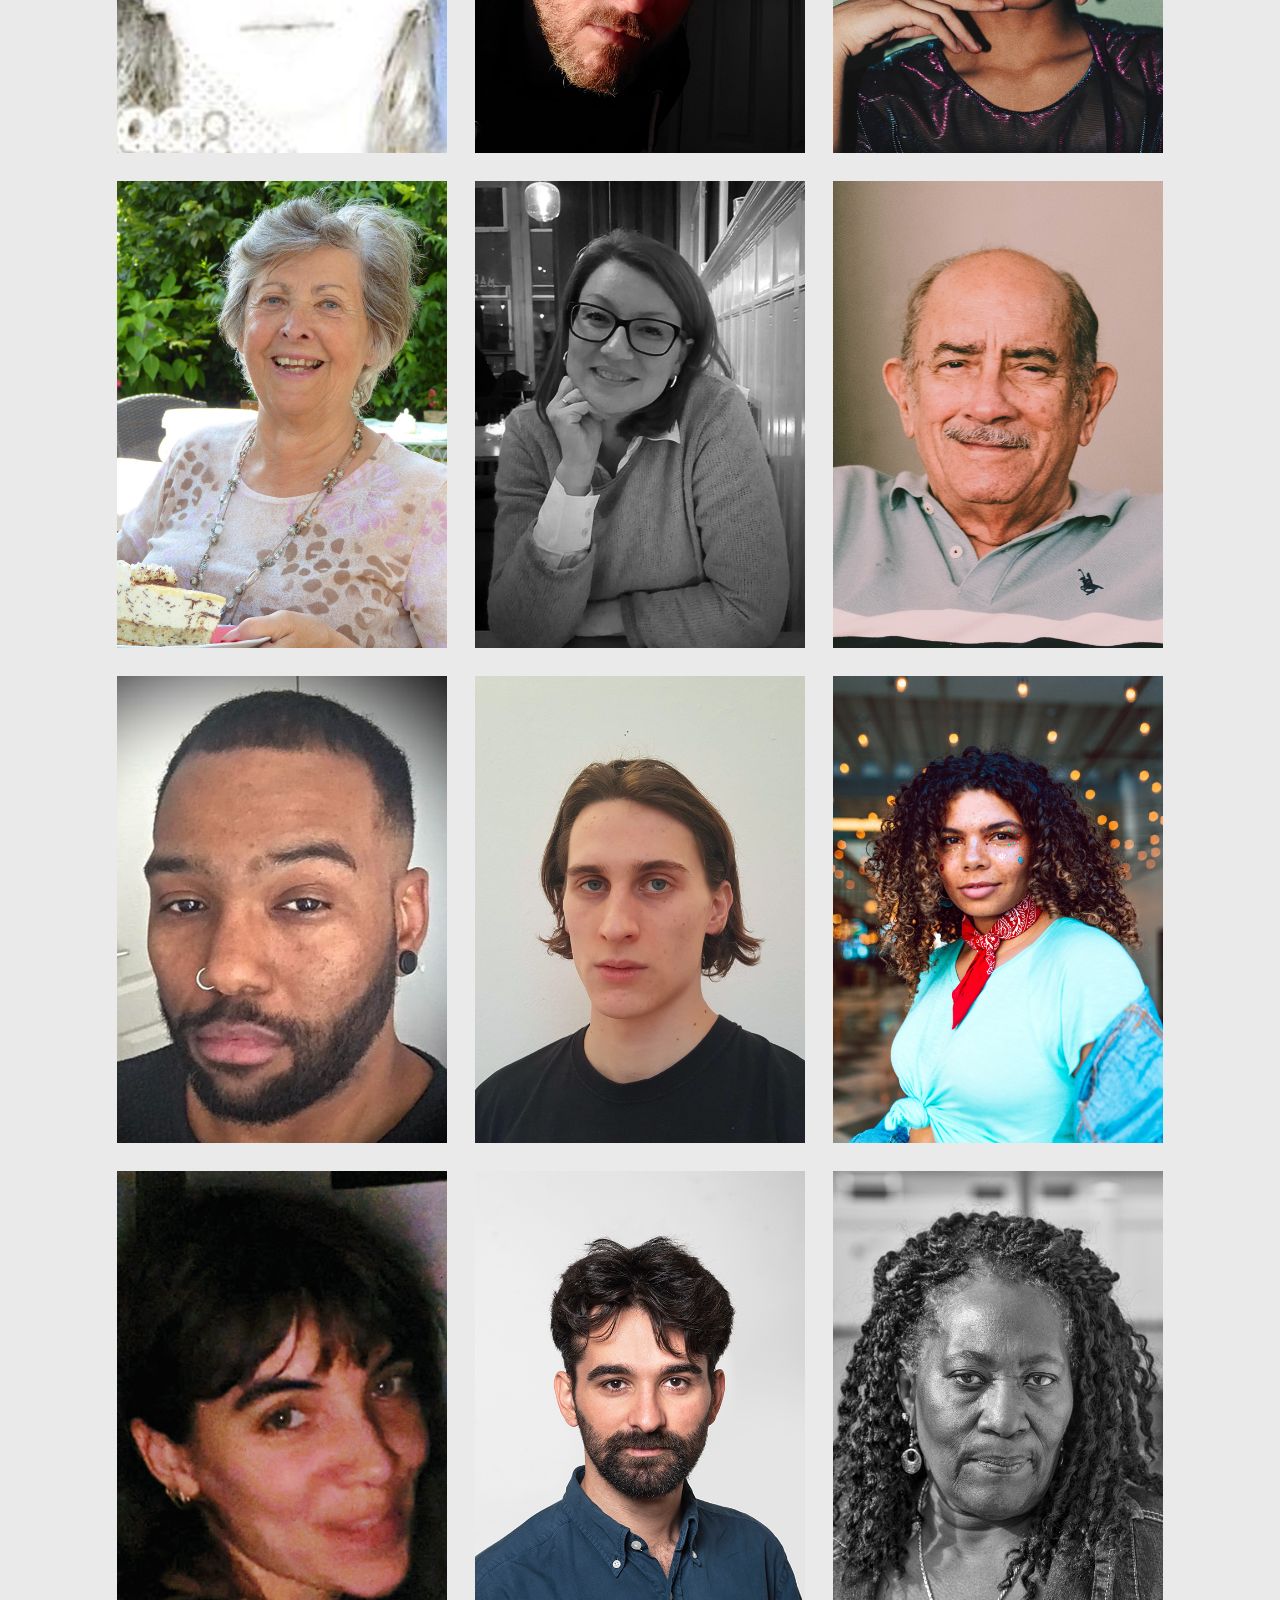
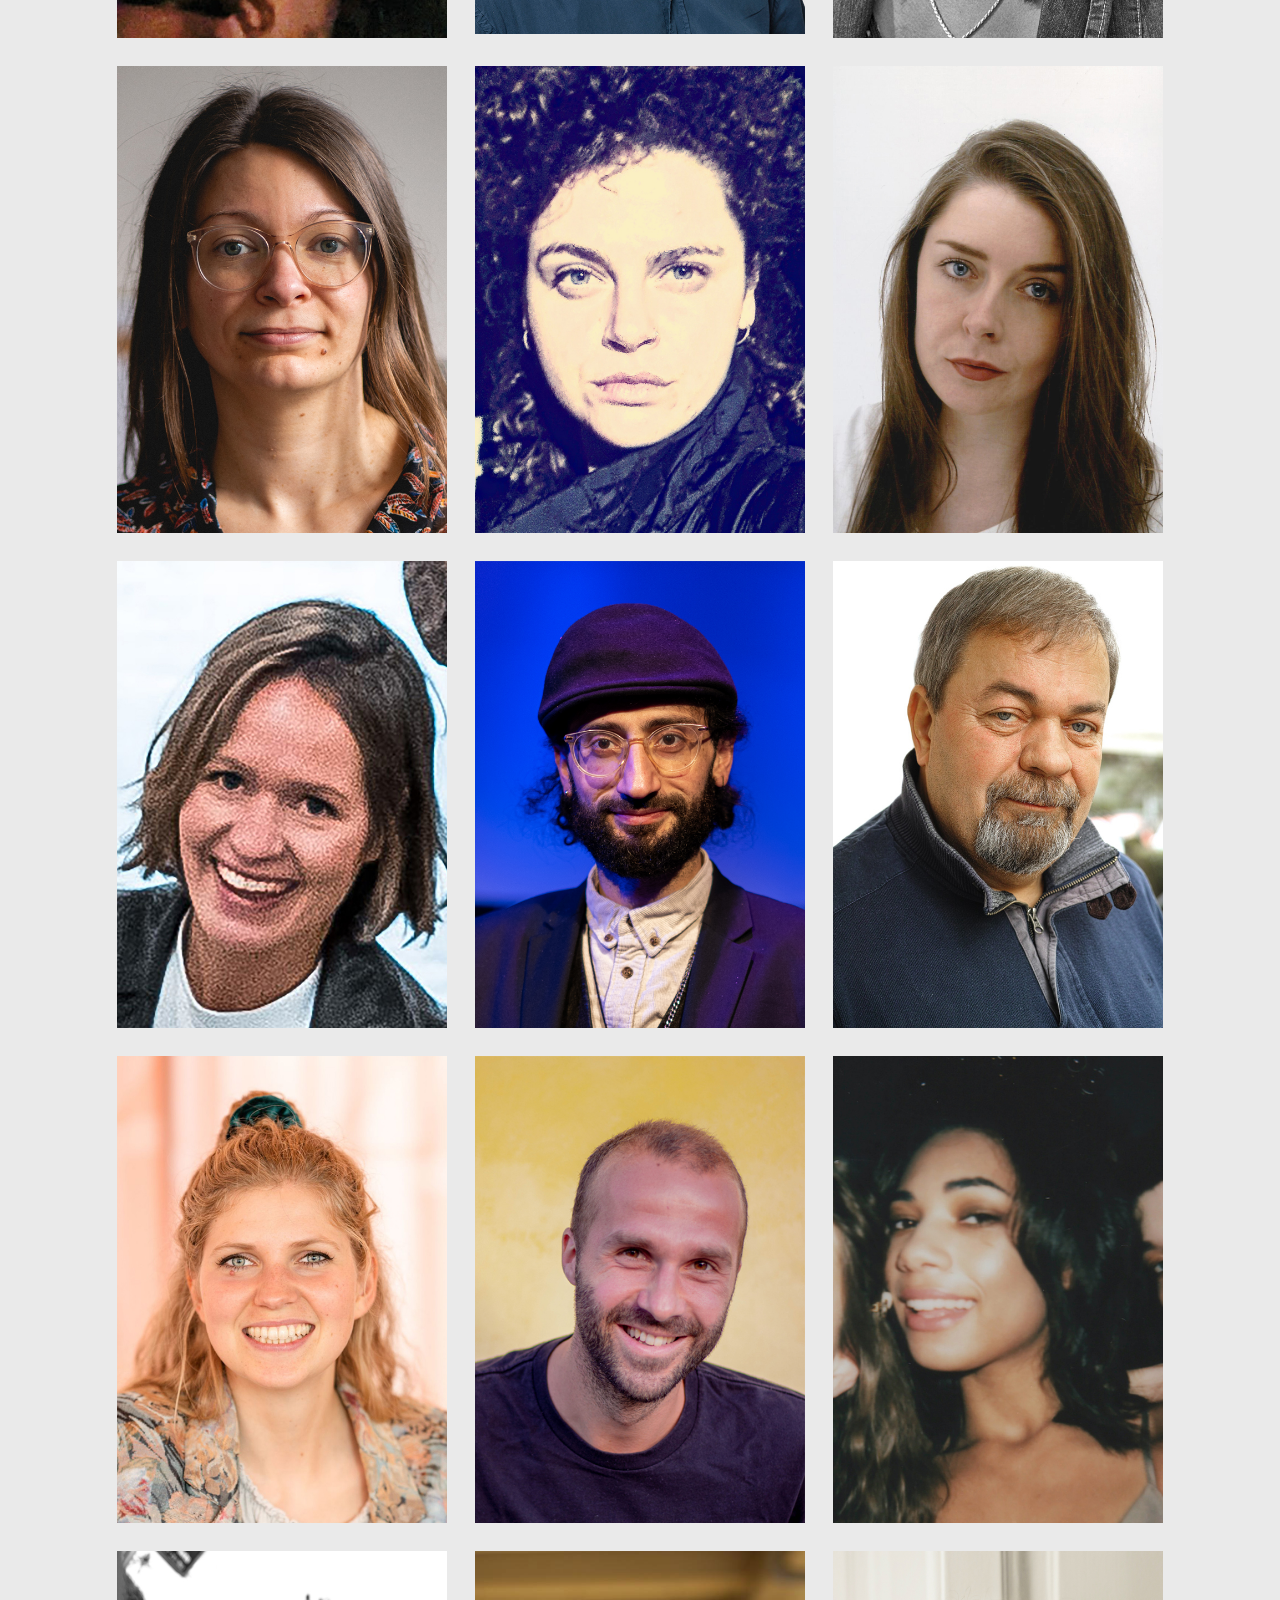
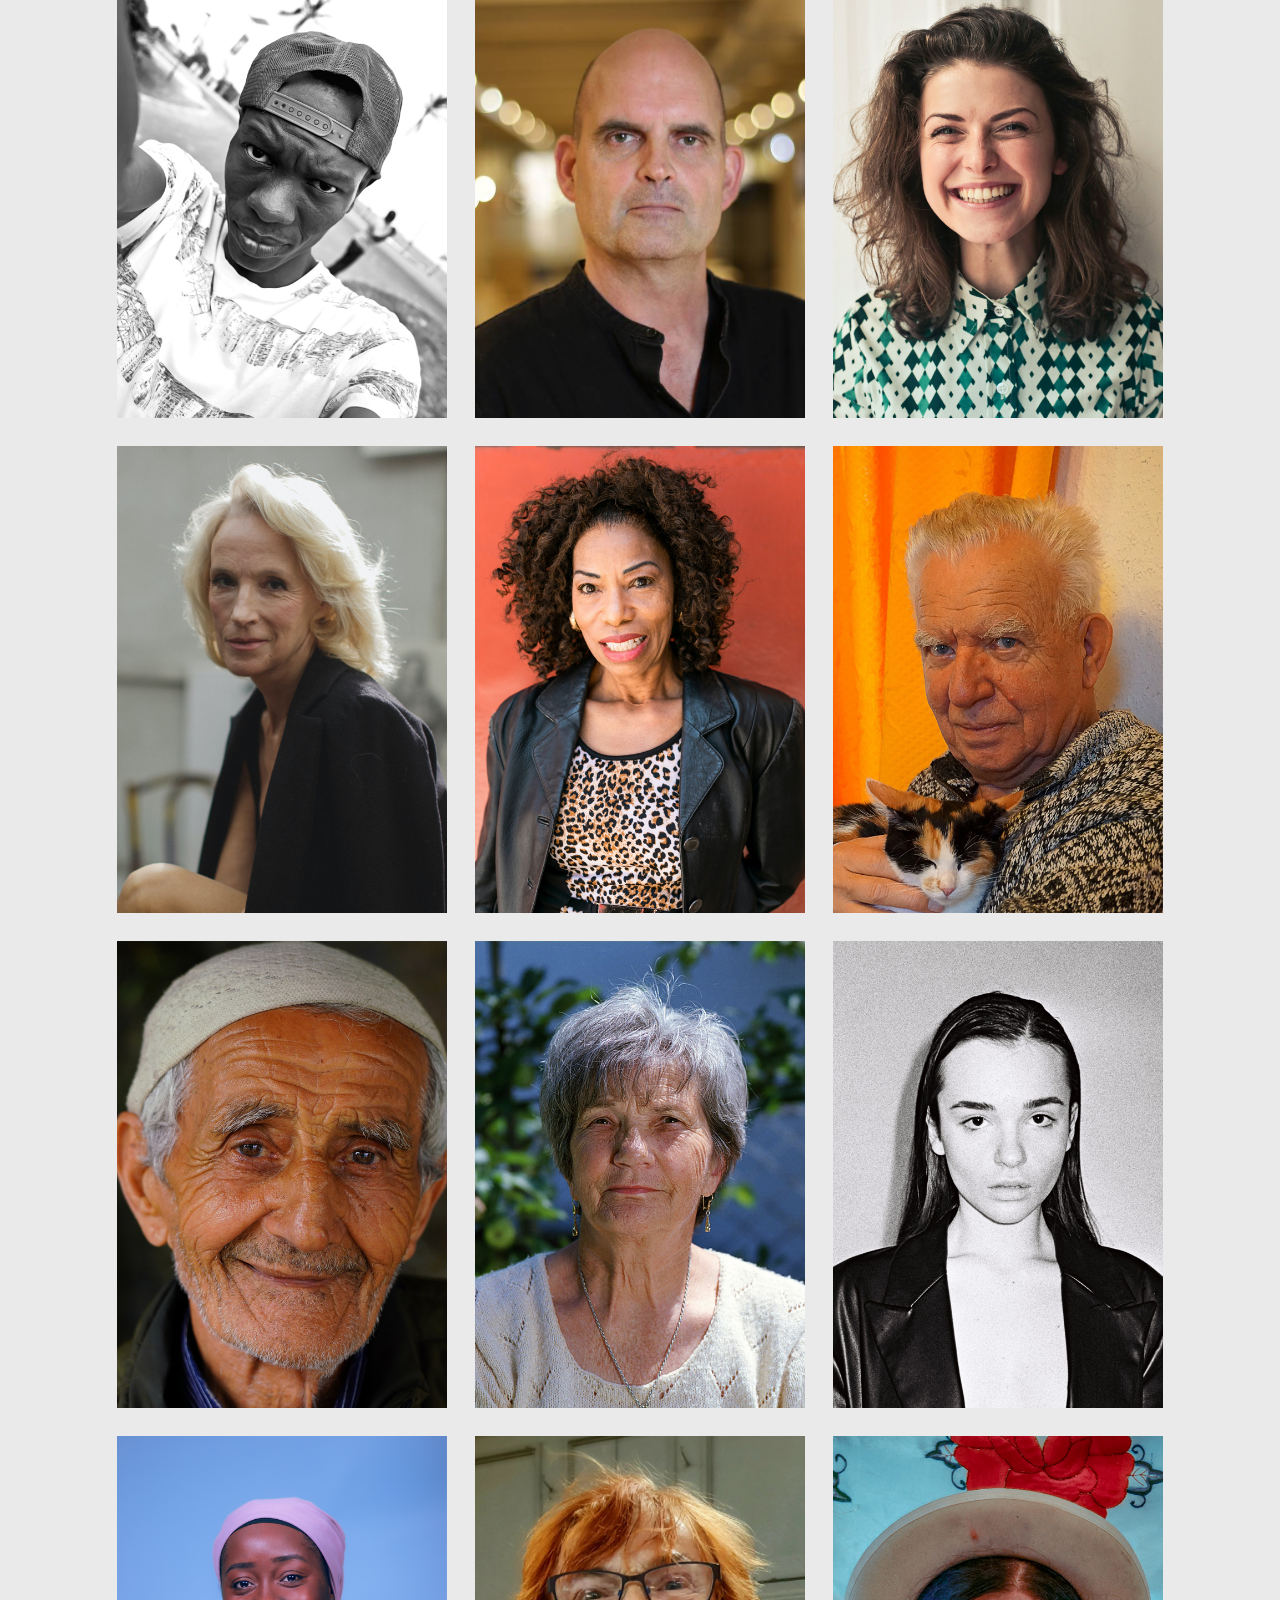
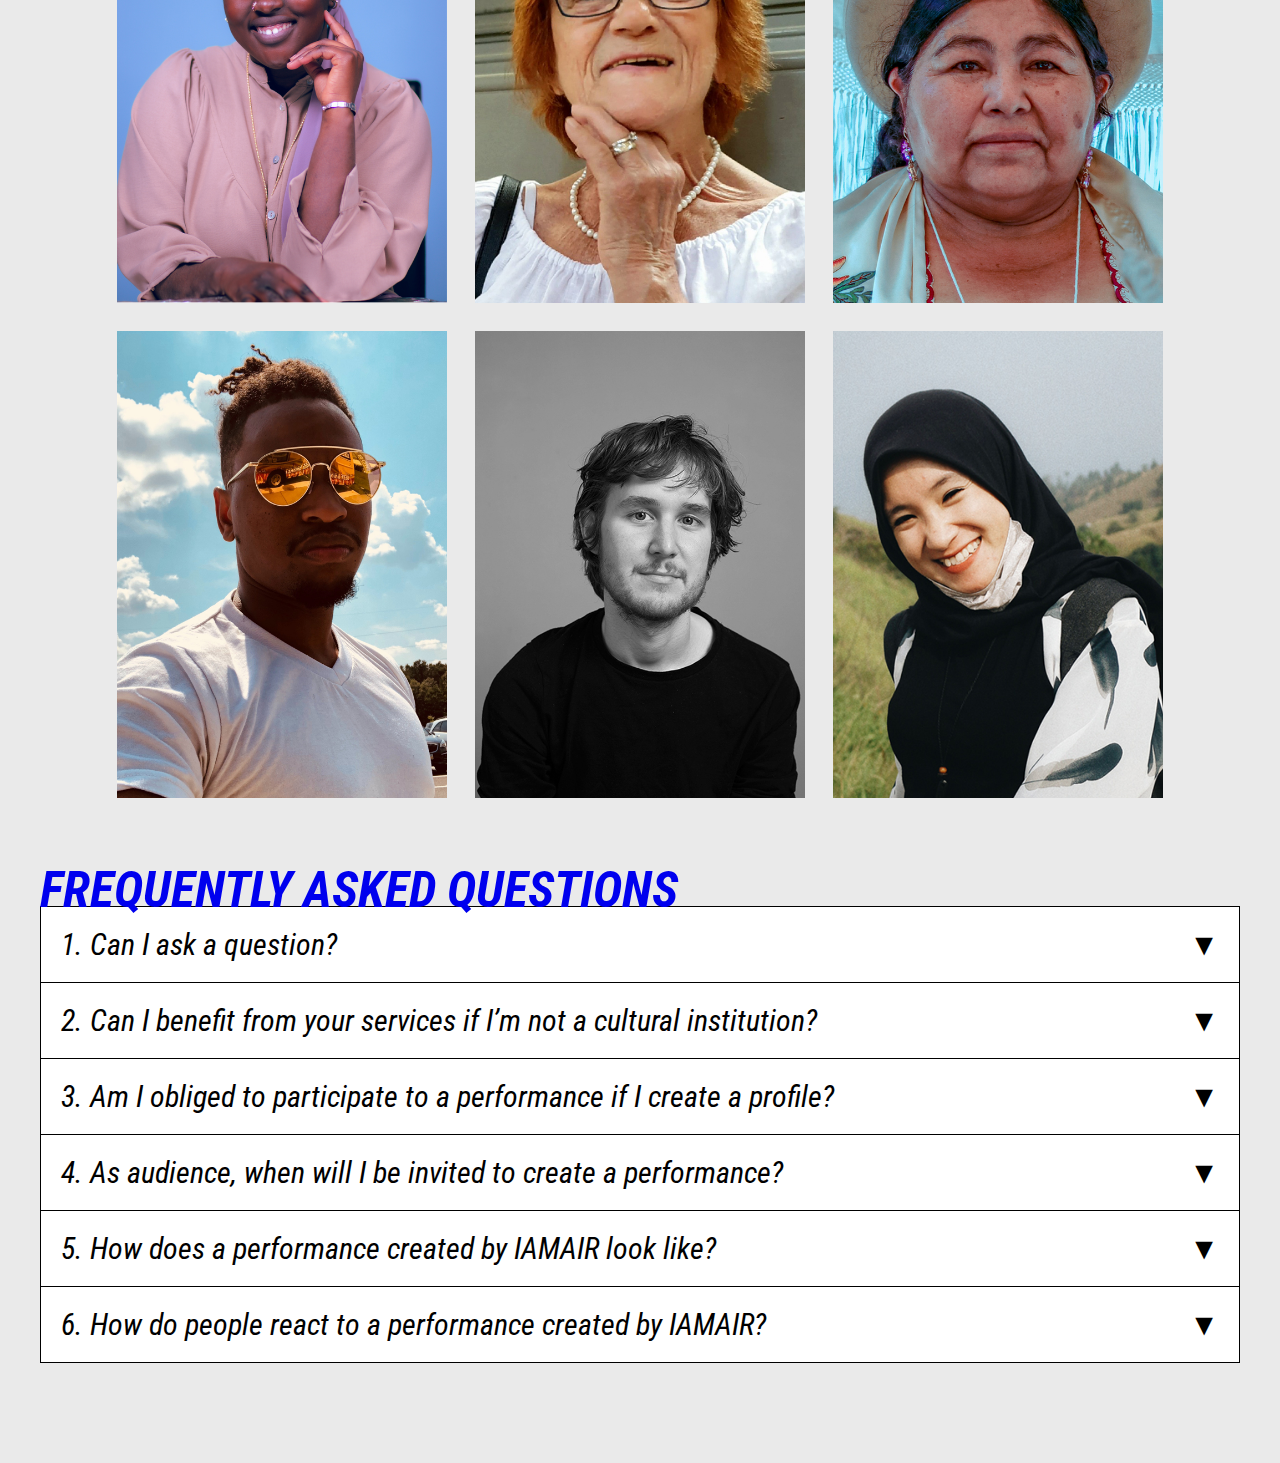
==== commit b376180d: "navbar tabs fit page width" ====
--- a/index.html
+++ b/index.html
@@ -20,7 +20,7 @@
     </head>
     <body class="bg-lightgray">
         <div class="navbar">
-            <ul style="max-width: none;">
+            <ul style="max-width: none;padding-inline: 2%;">
                 <li>
                     <a href="#">IAI</a>
                 </li>
@@ -35,7 +35,7 @@
                 </li>
                 <li class="speaker disabled"><img src="images/speaker-icon.png" alt="speaker-icon" /></li>
             </ul>
-            <ul class="second-row" style="background: #0033CC;max-width: none;">
+            <ul class="second-row" style="background: #0033CC;max-width: none;padding-inline: 2%;">
                 <li>
                     <a href="#audiences">AUDIENCES</a>
                 </li>
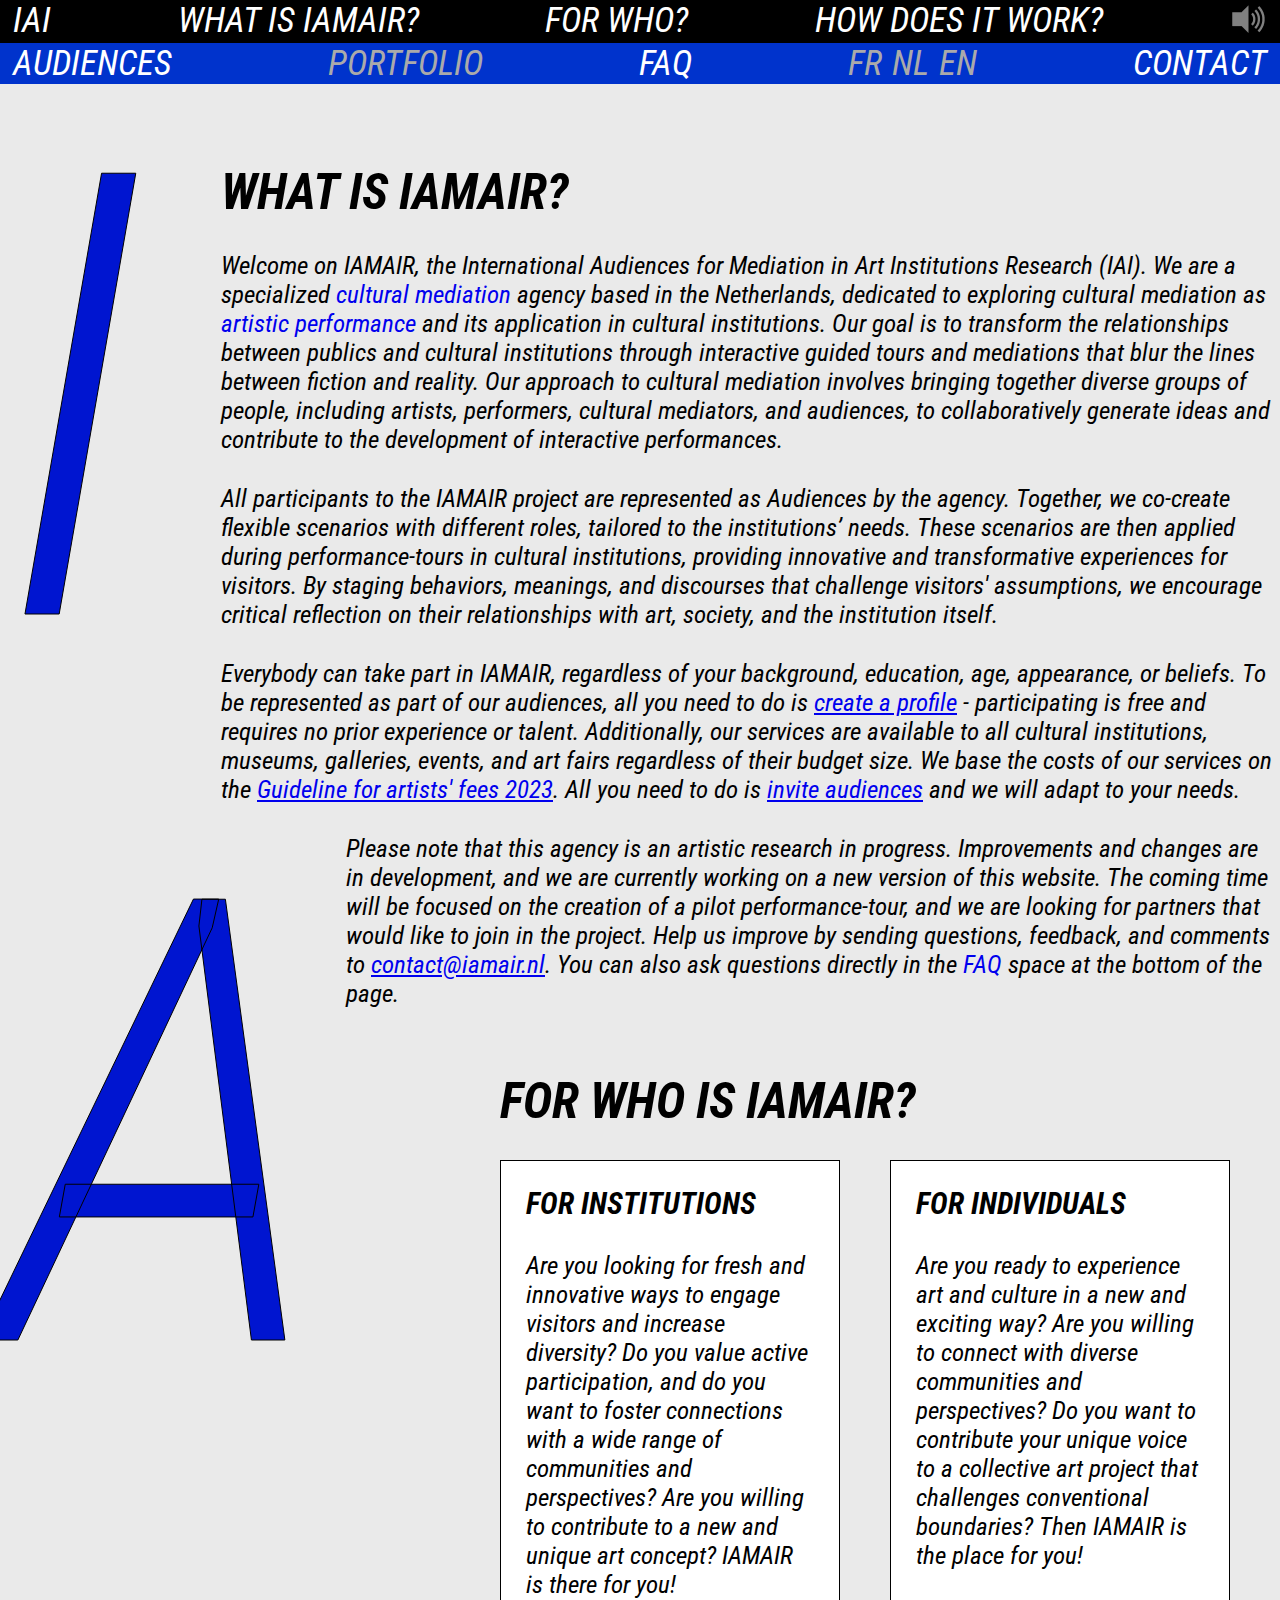
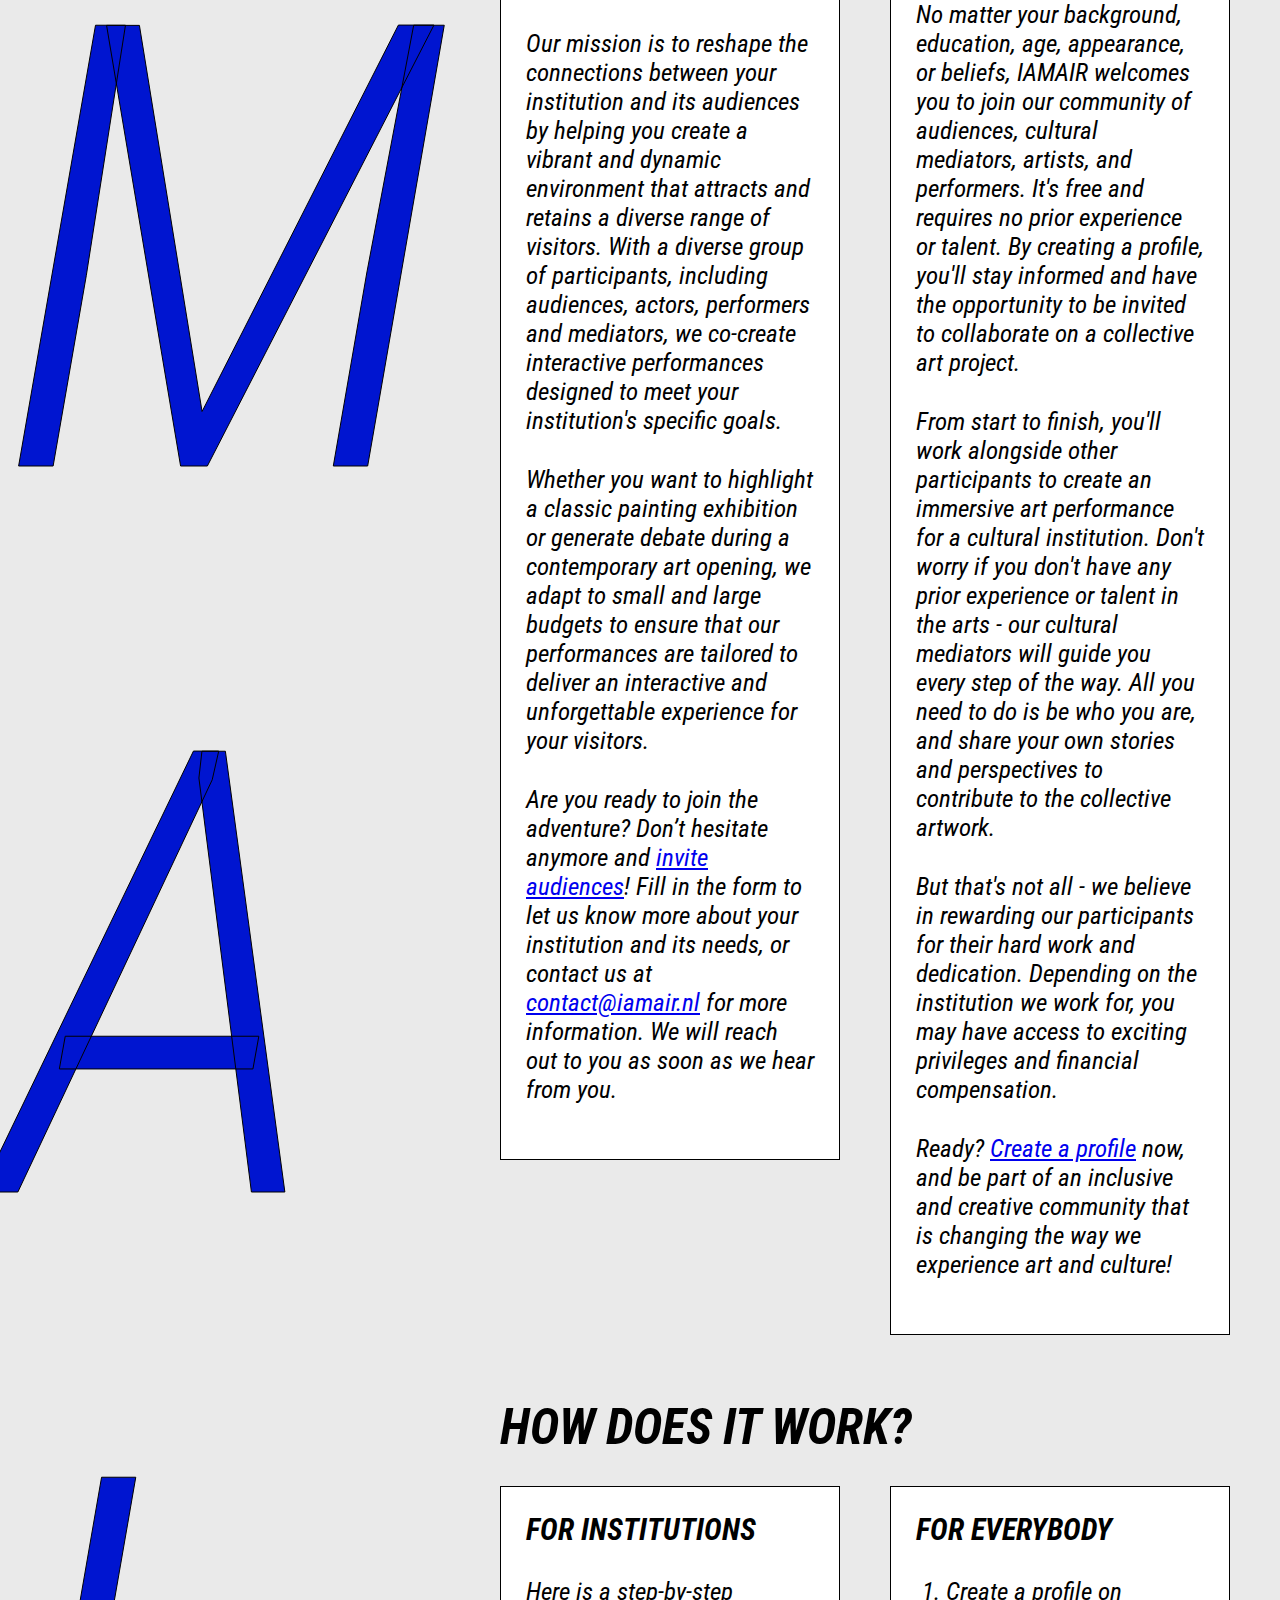
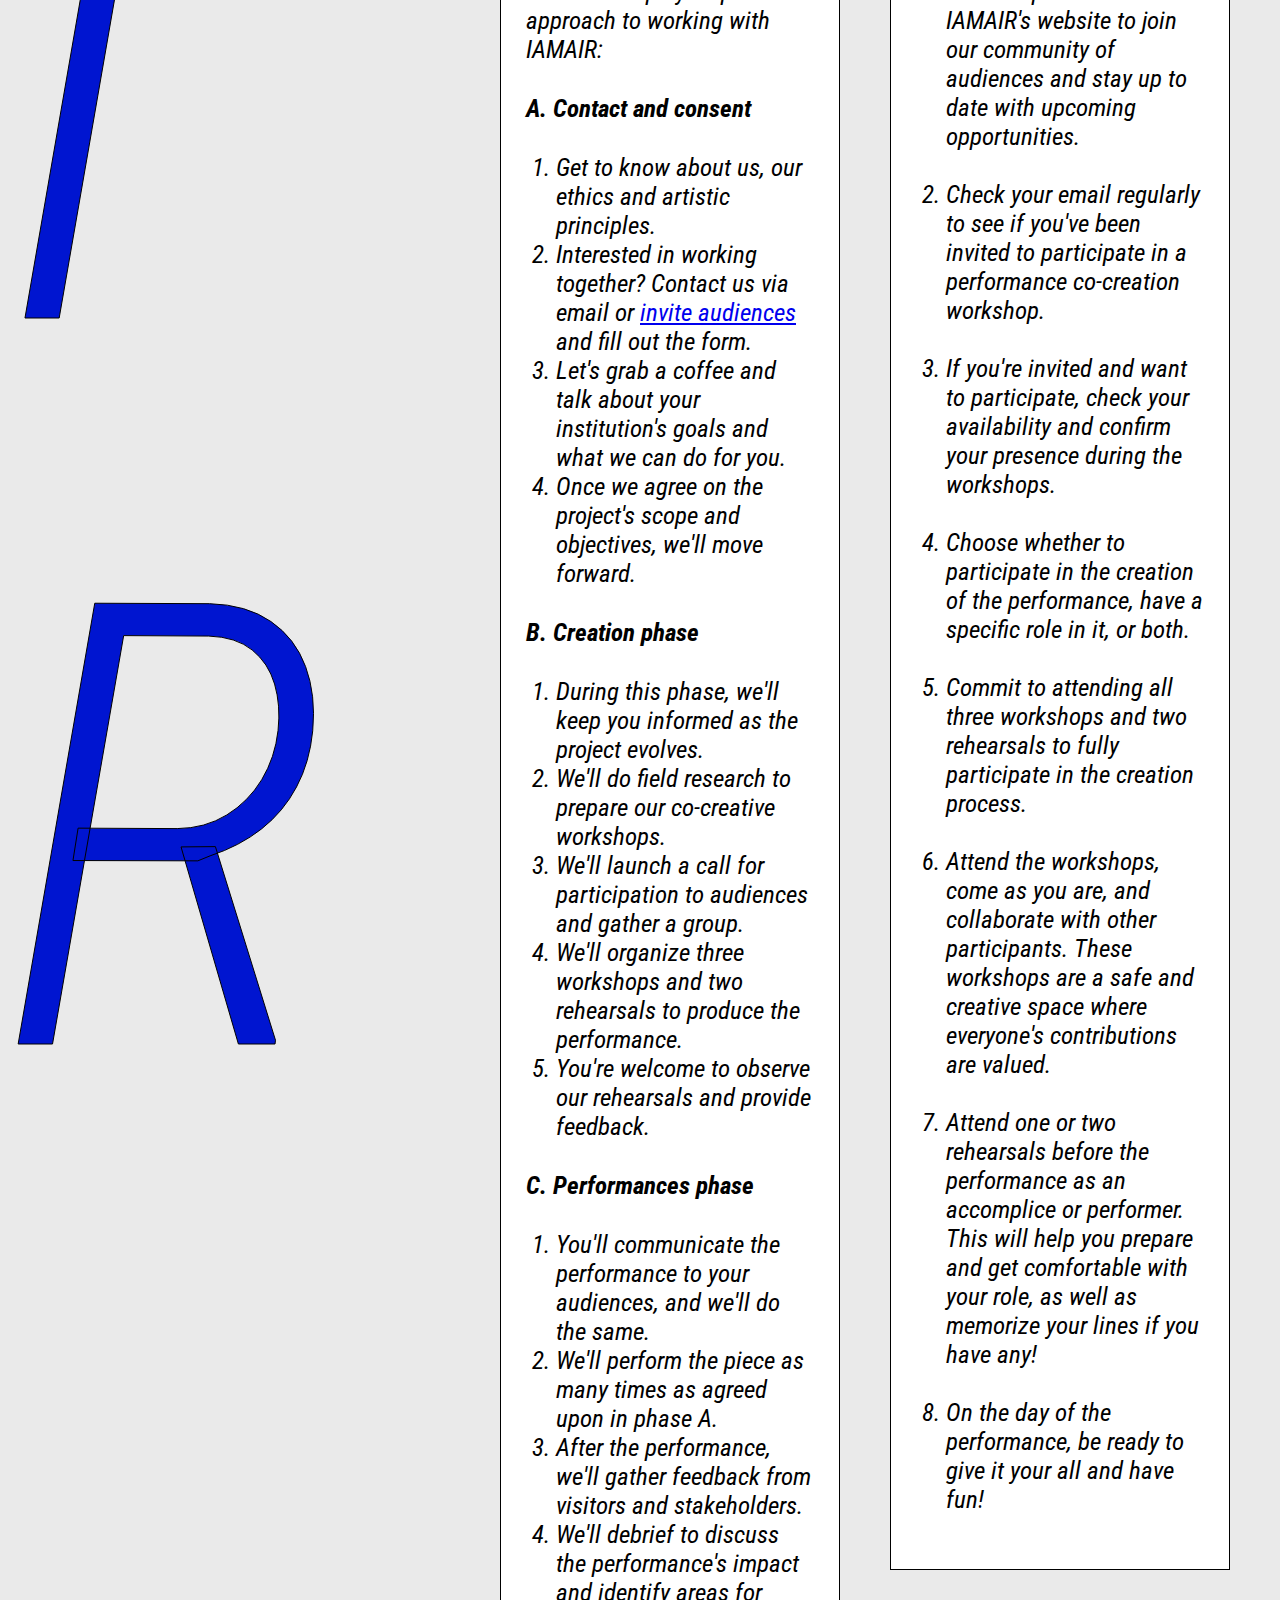
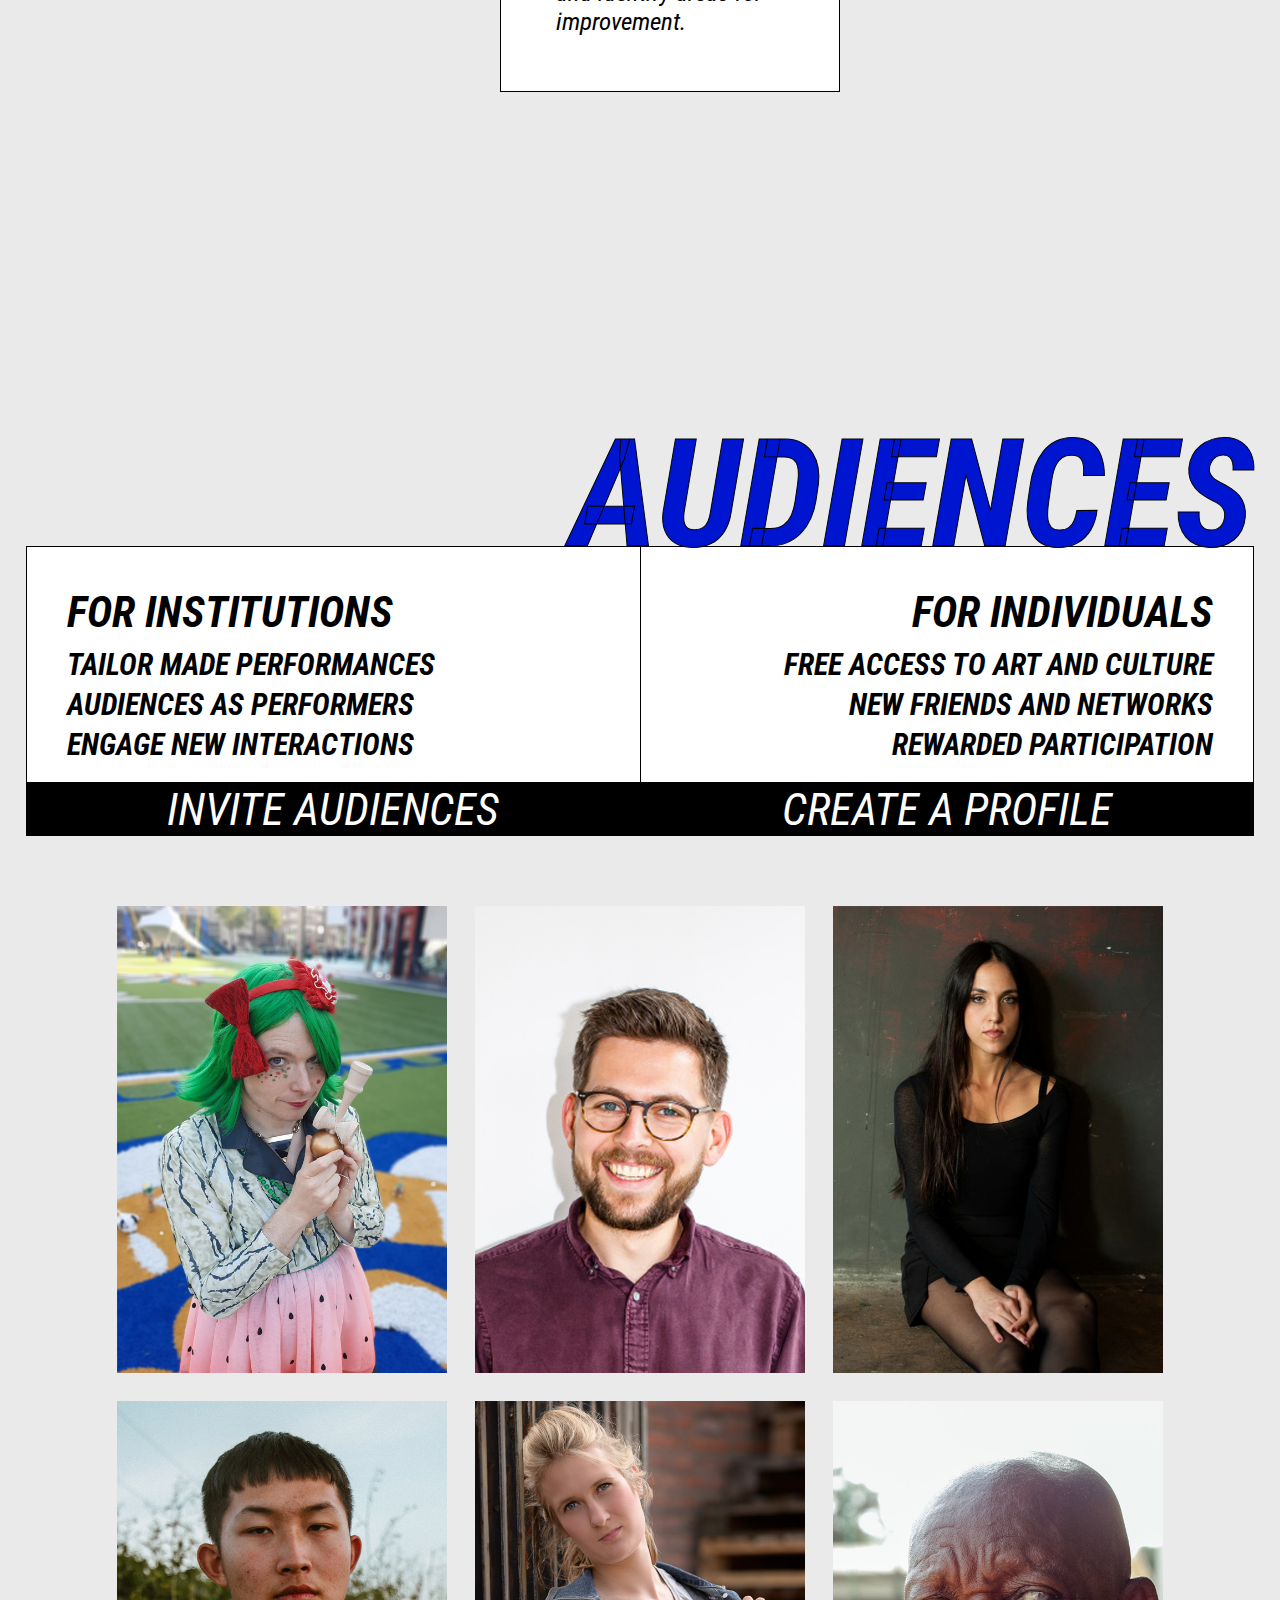
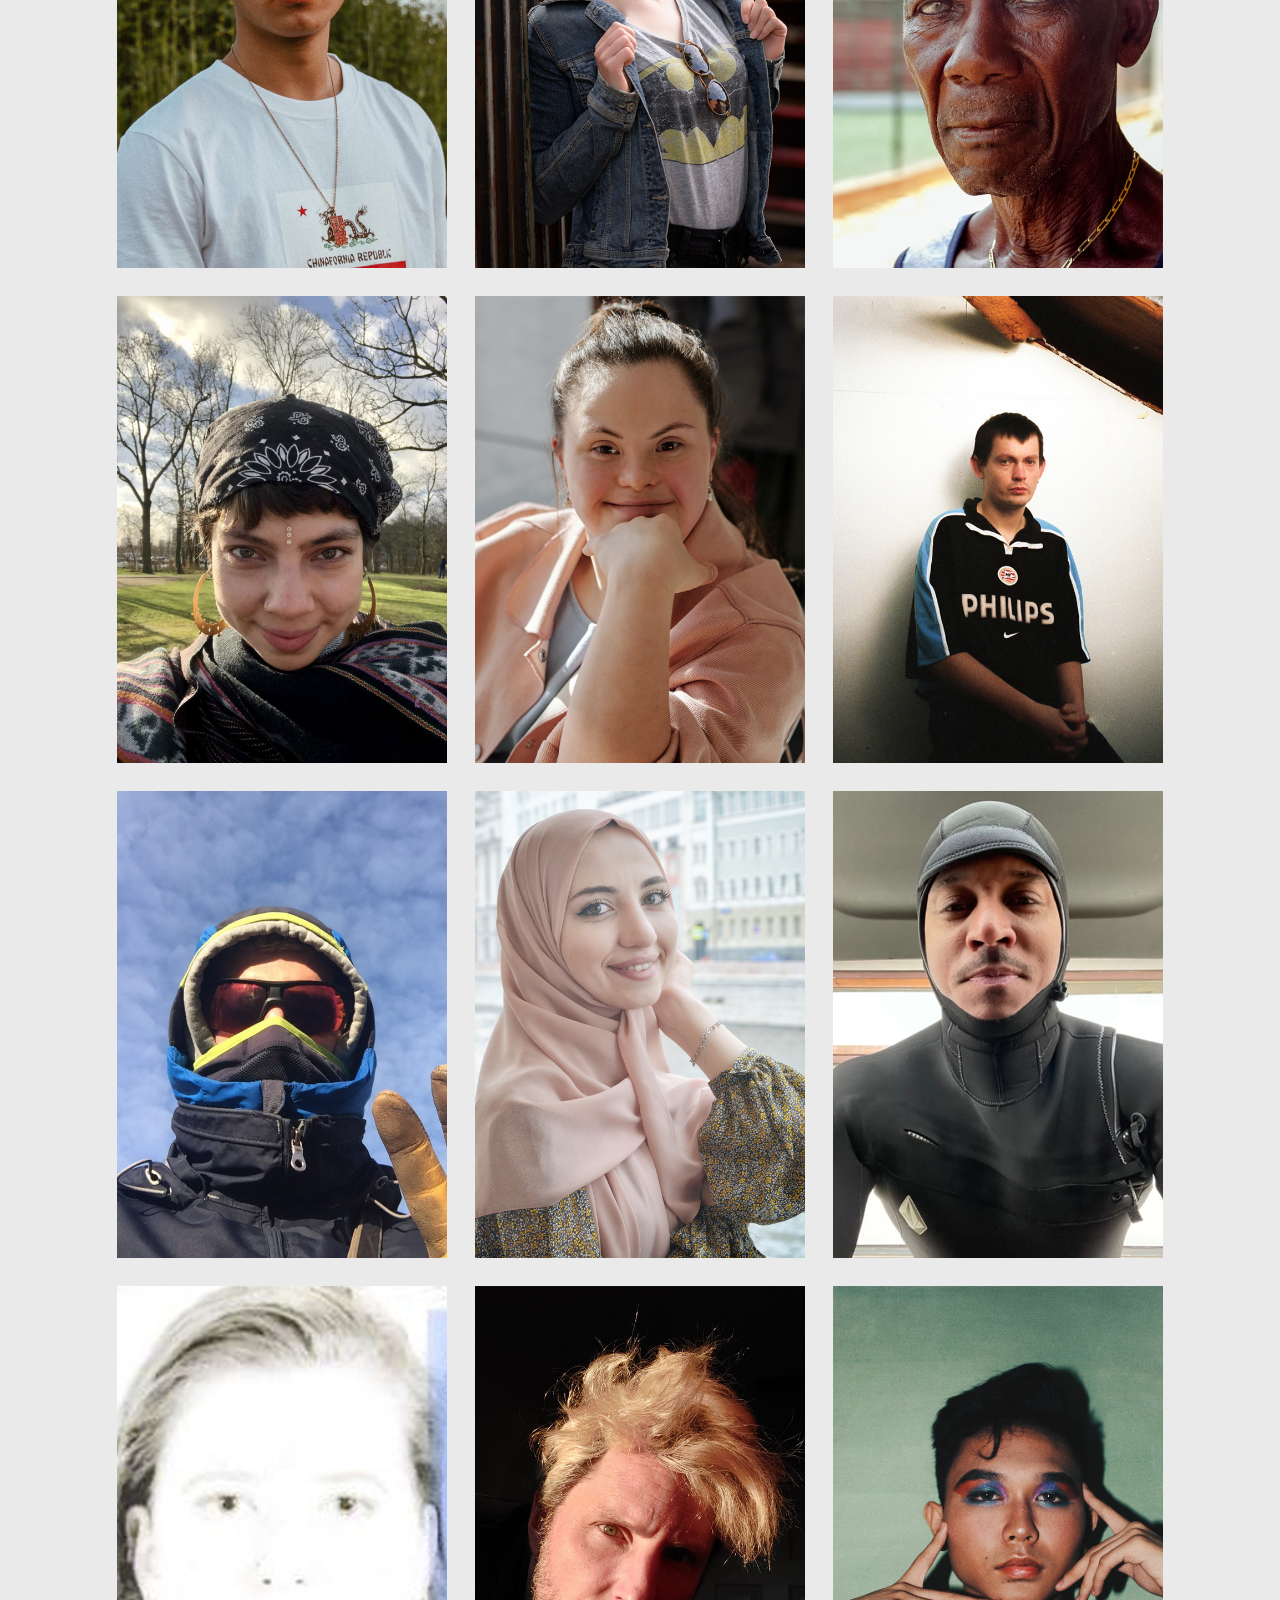
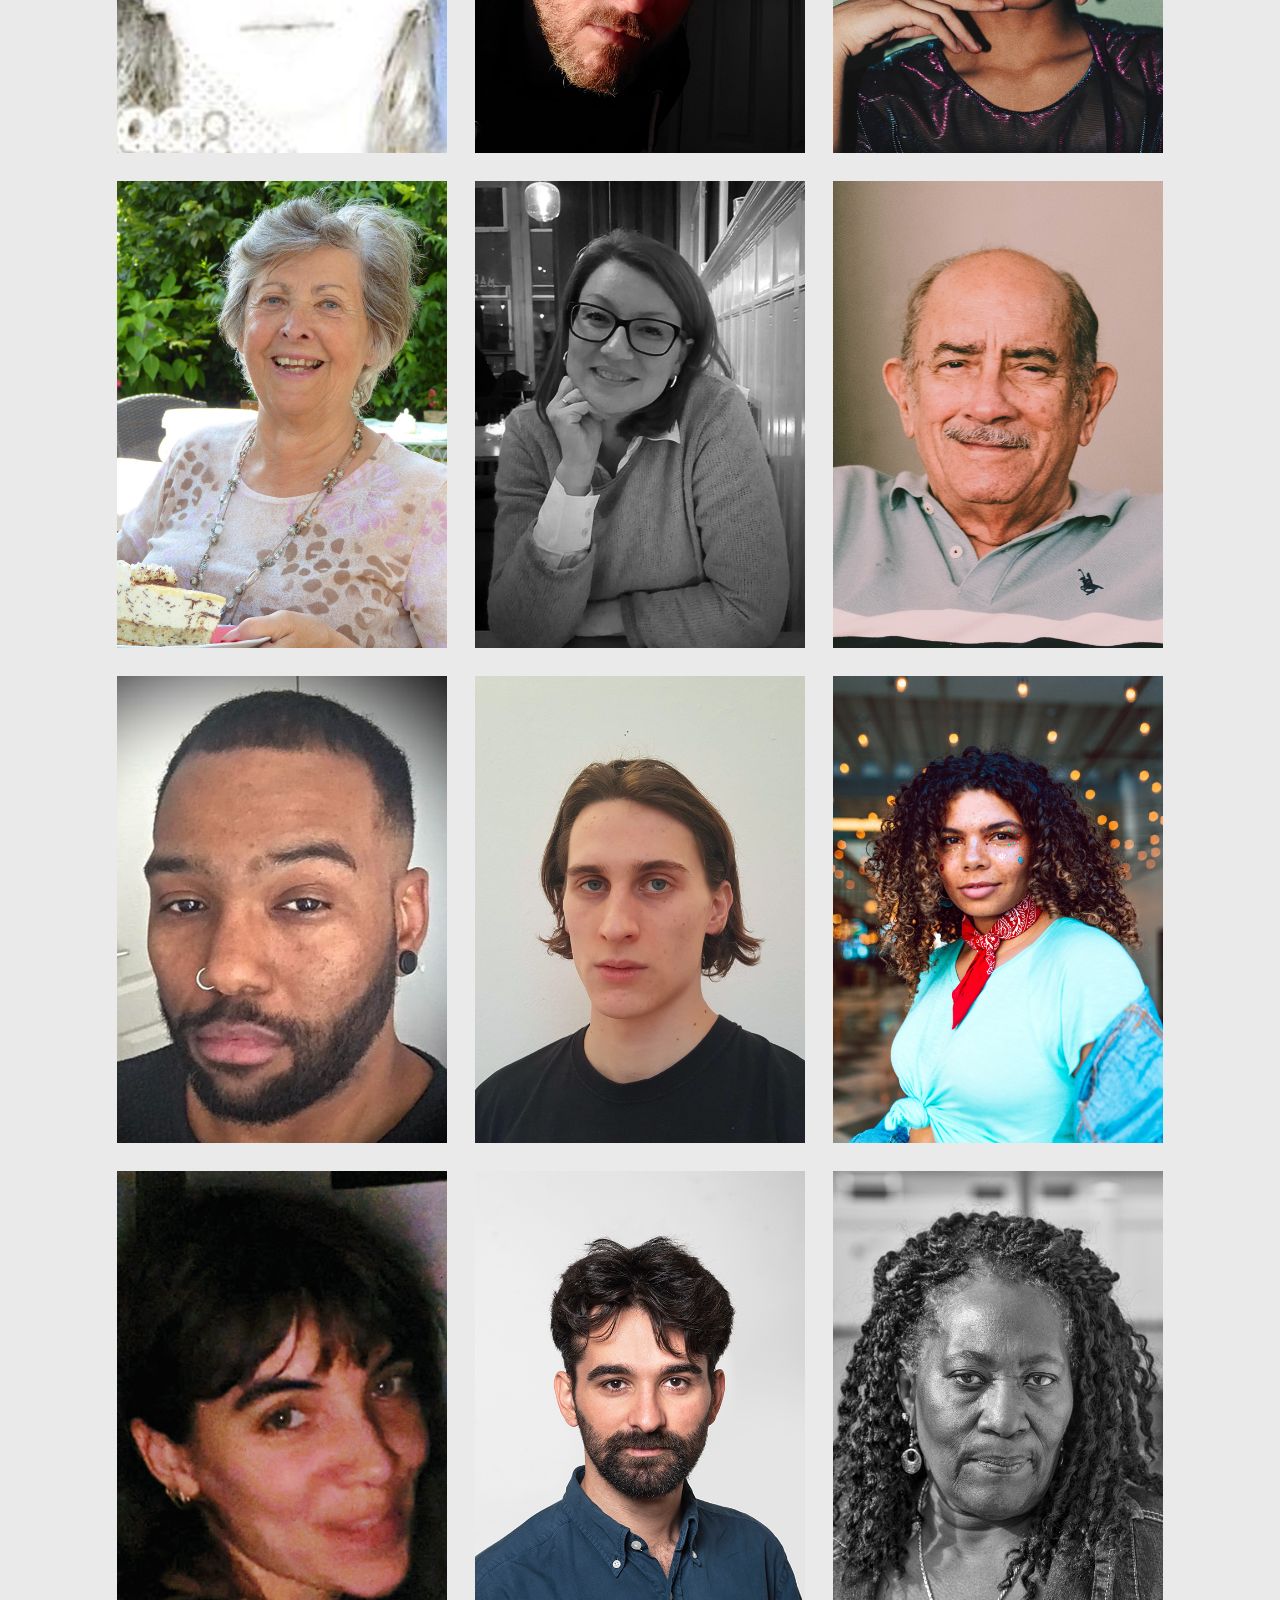
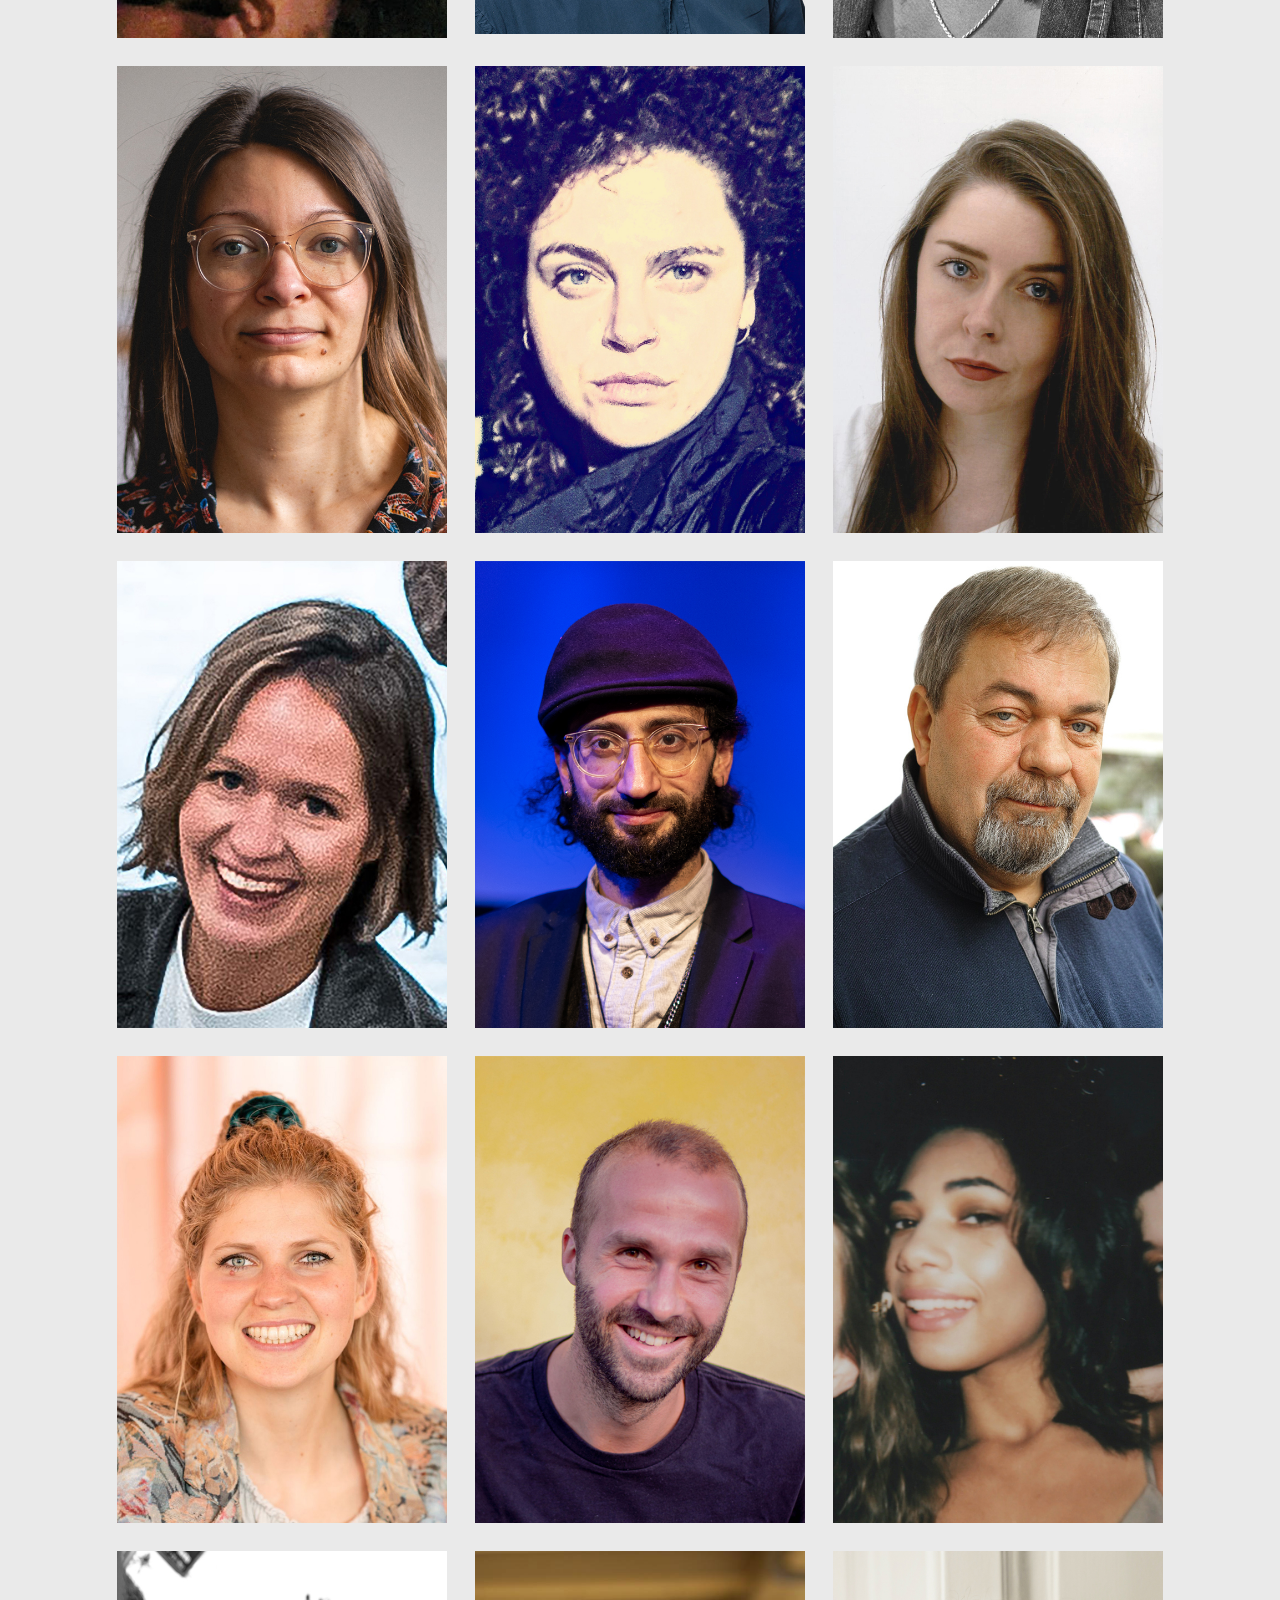
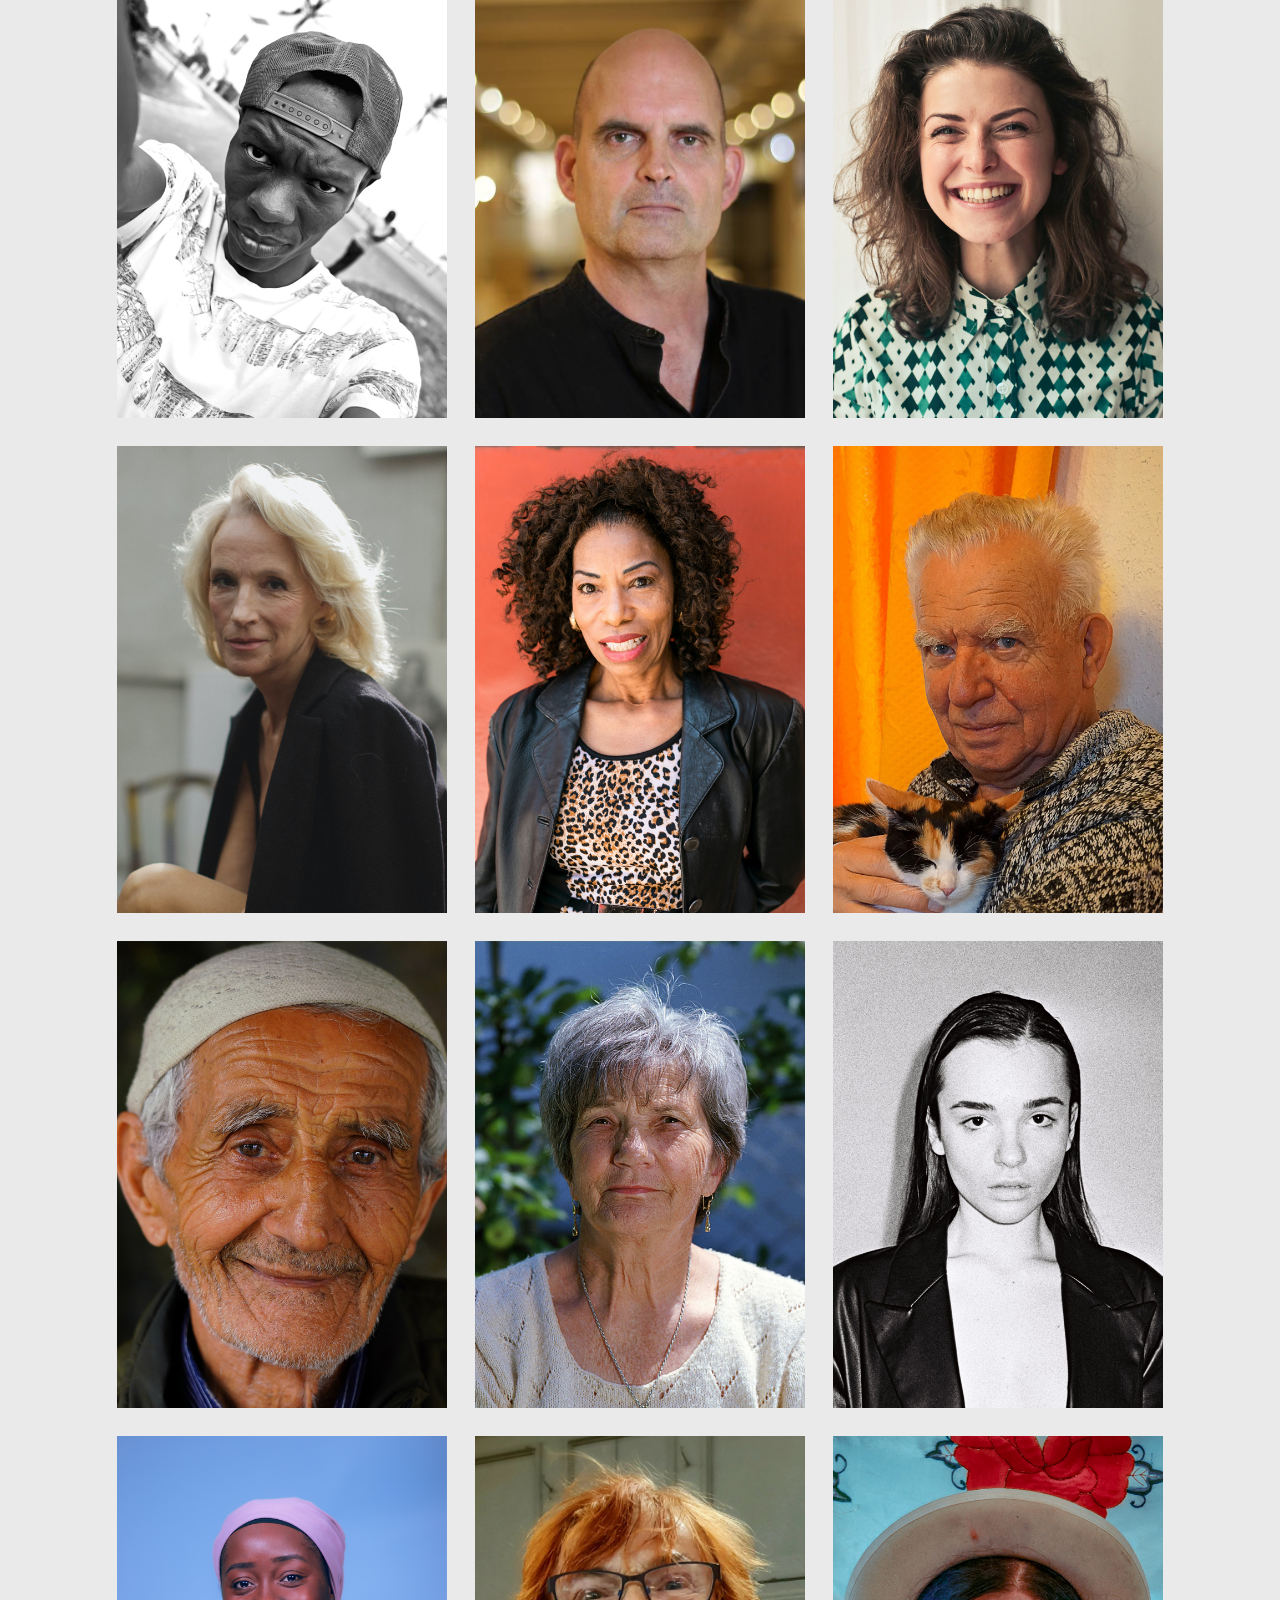
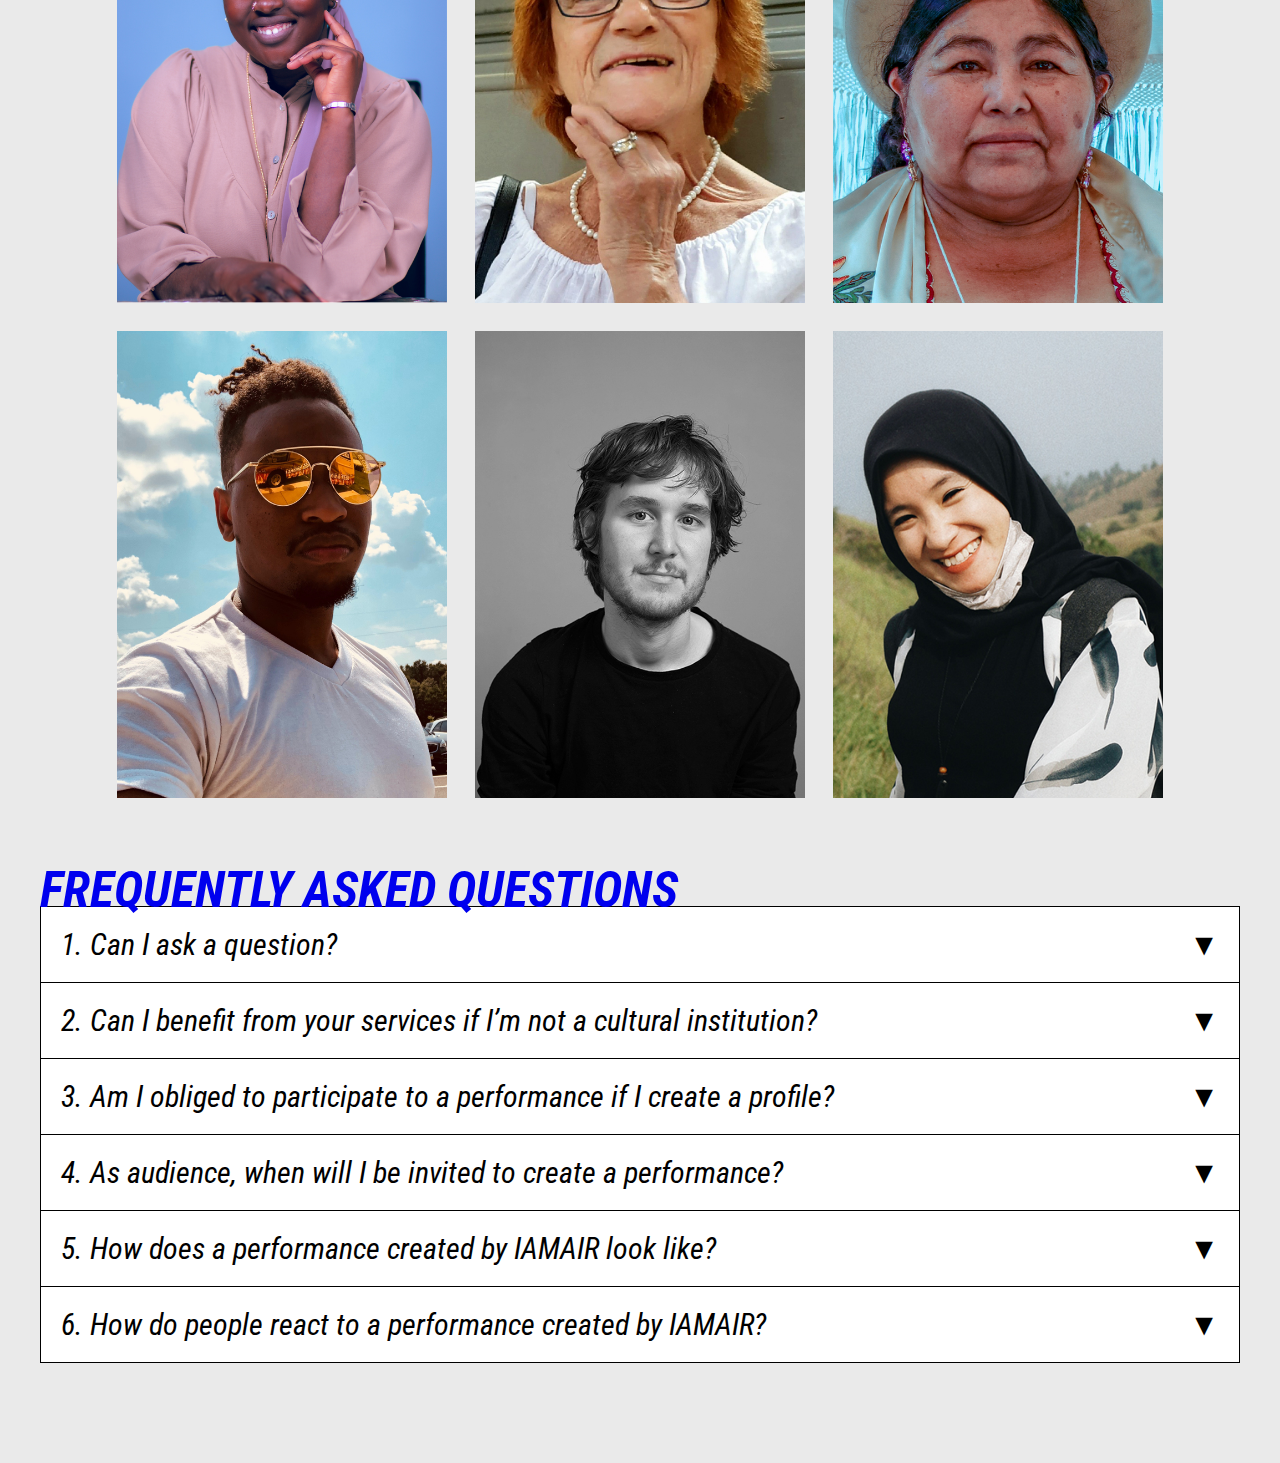
==== commit 440b8402: "navbar tabs fit page width" ====
--- a/index.html
+++ b/index.html
@@ -20,7 +20,7 @@
     </head>
     <body class="bg-lightgray">
         <div class="navbar">
-            <ul style="max-width: none;padding-inline: 2%;">
+            <ul style="max-width: none;padding-inline: 1%;">
                 <li>
                     <a href="#">IAI</a>
                 </li>
@@ -35,7 +35,7 @@
                 </li>
                 <li class="speaker disabled"><img src="images/speaker-icon.png" alt="speaker-icon" /></li>
             </ul>
-            <ul class="second-row" style="background: #0033CC;max-width: none;padding-inline: 2%;">
+            <ul class="second-row" style="background: #0033CC;max-width: none;padding-inline: 1%;">
                 <li>
                     <a href="#audiences">AUDIENCES</a>
                 </li>
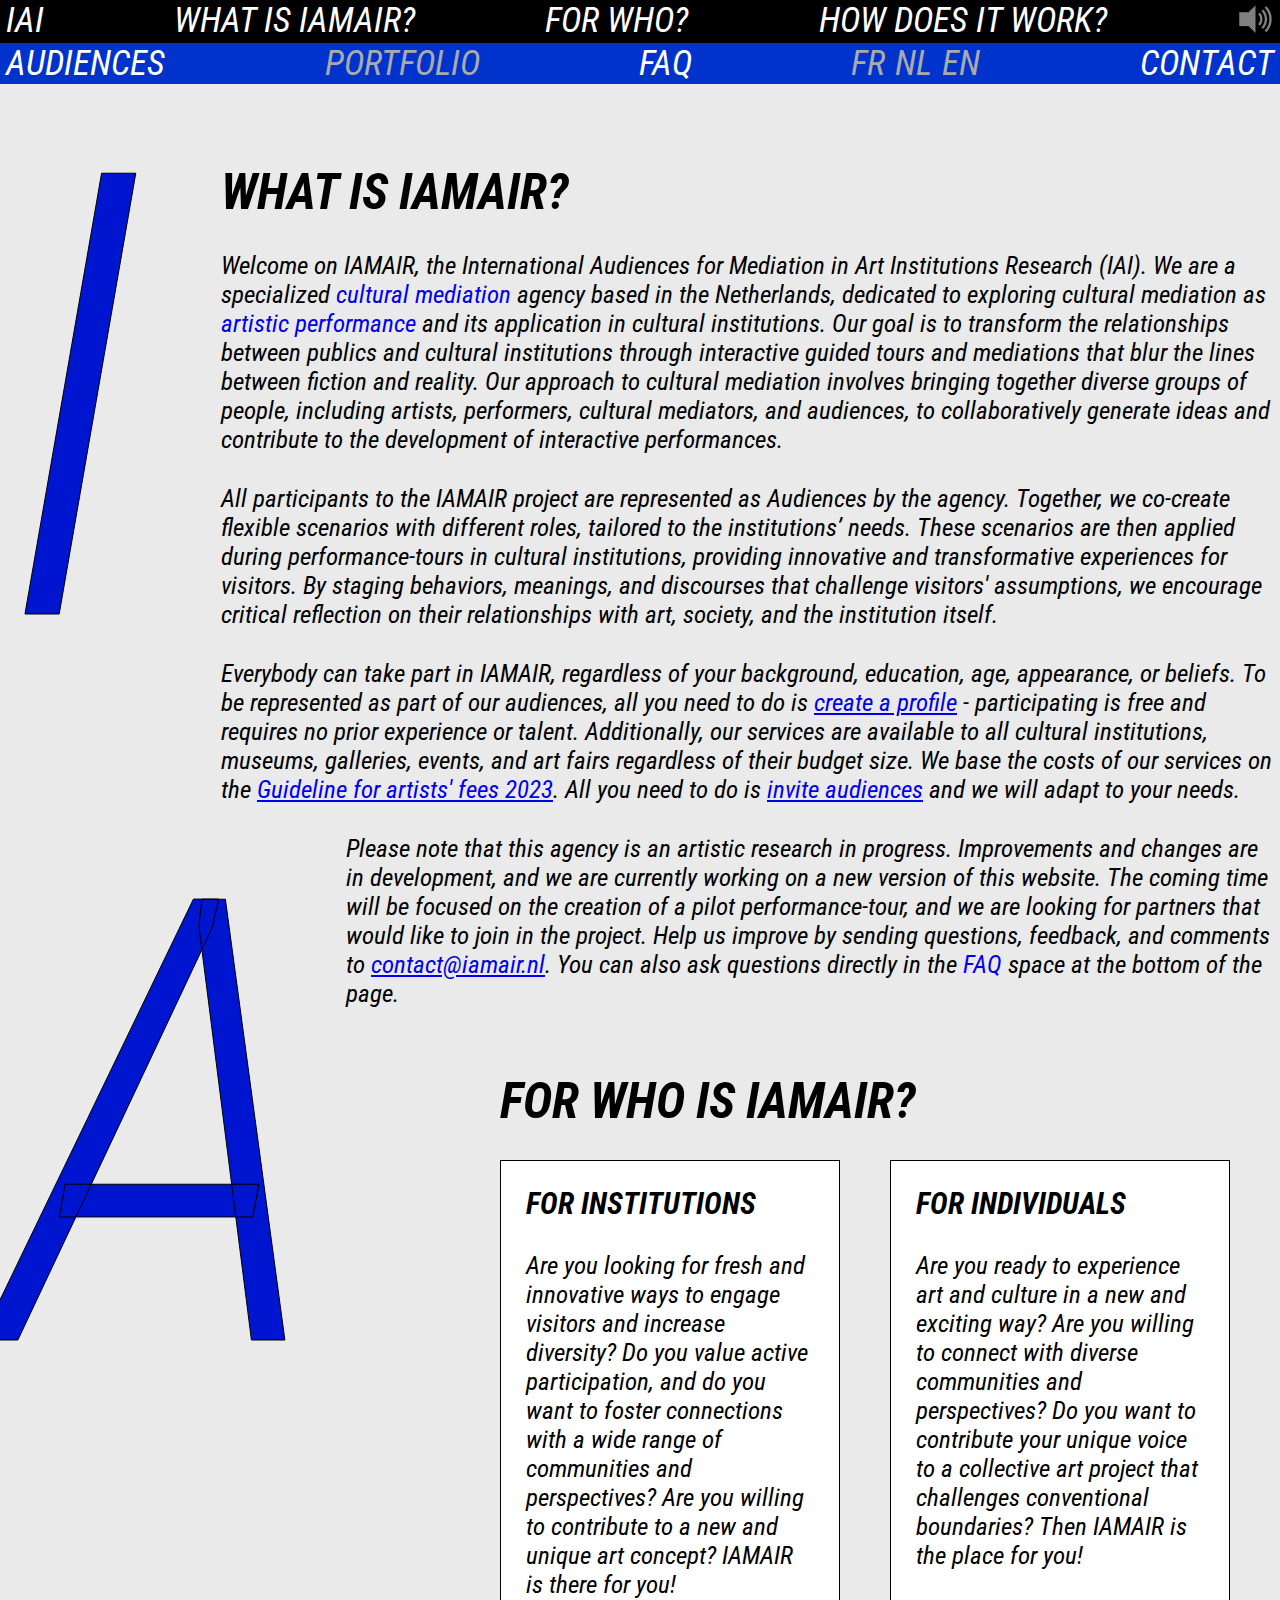
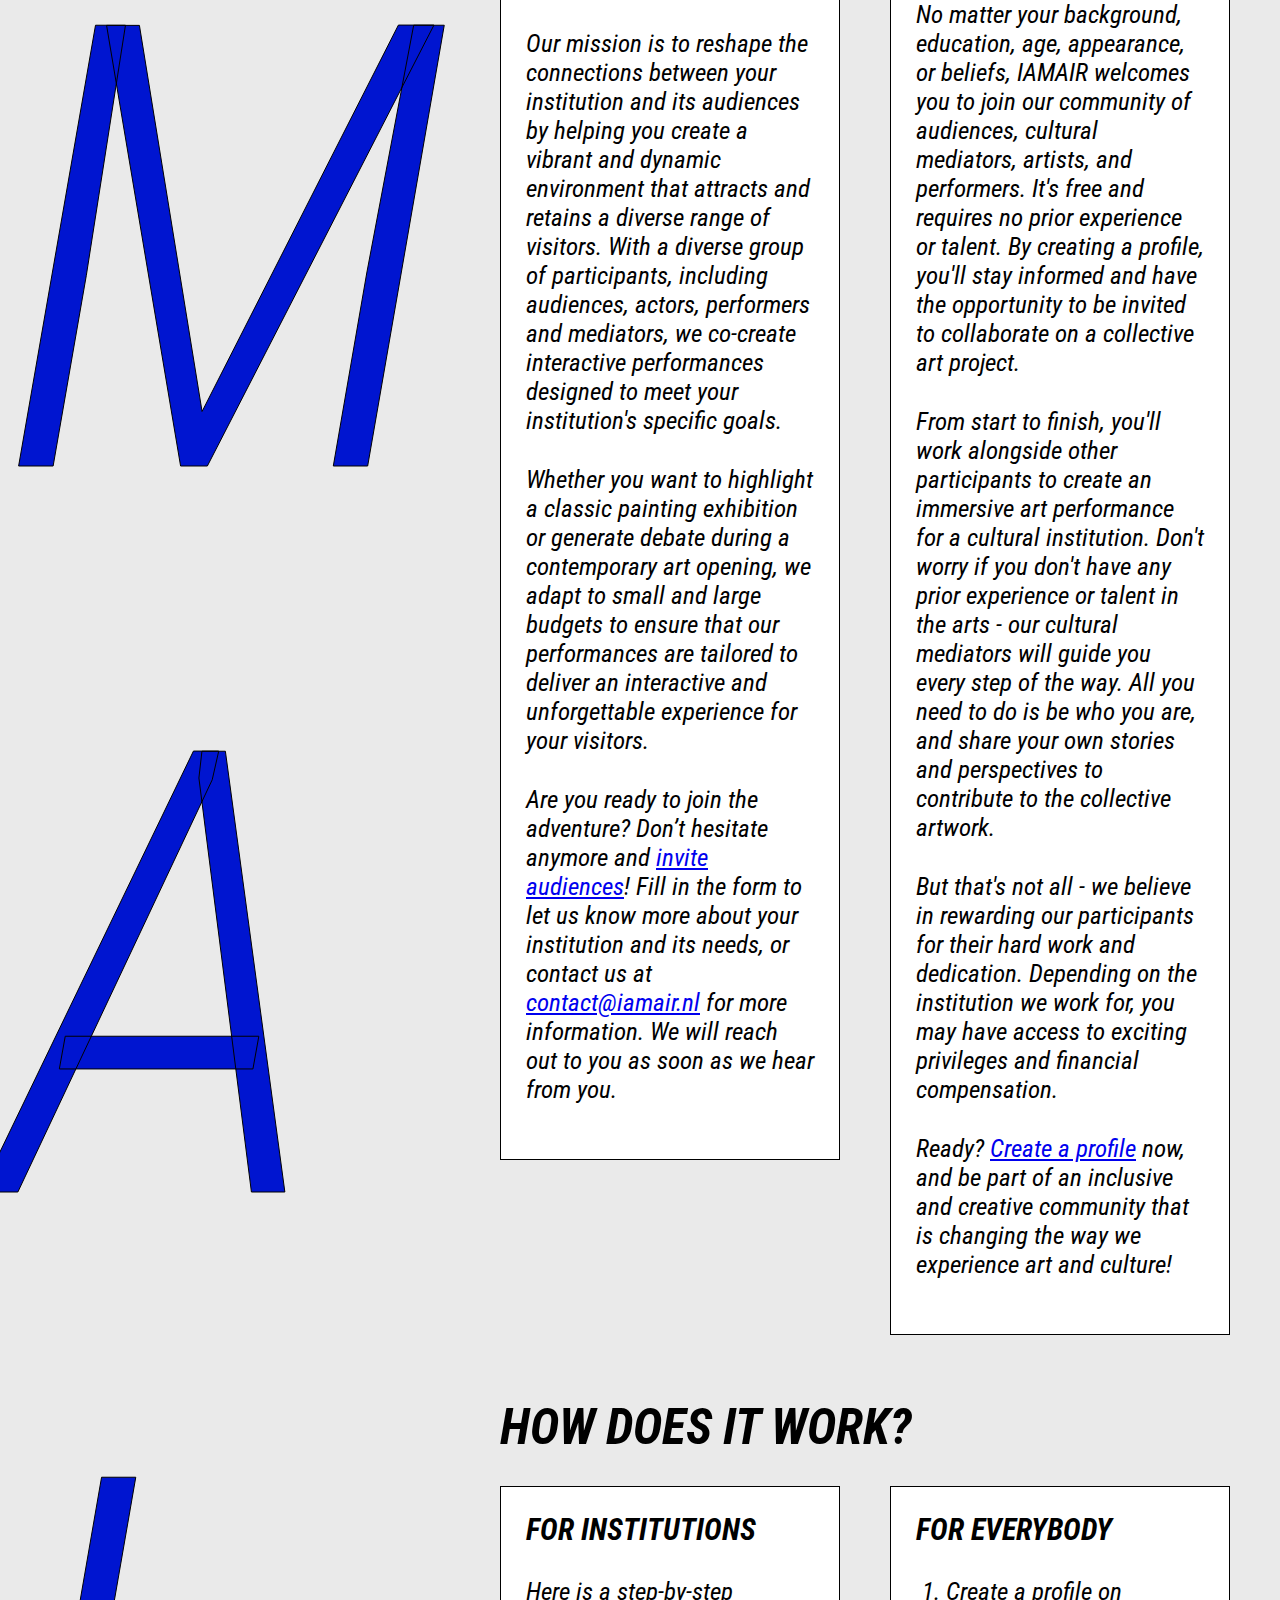
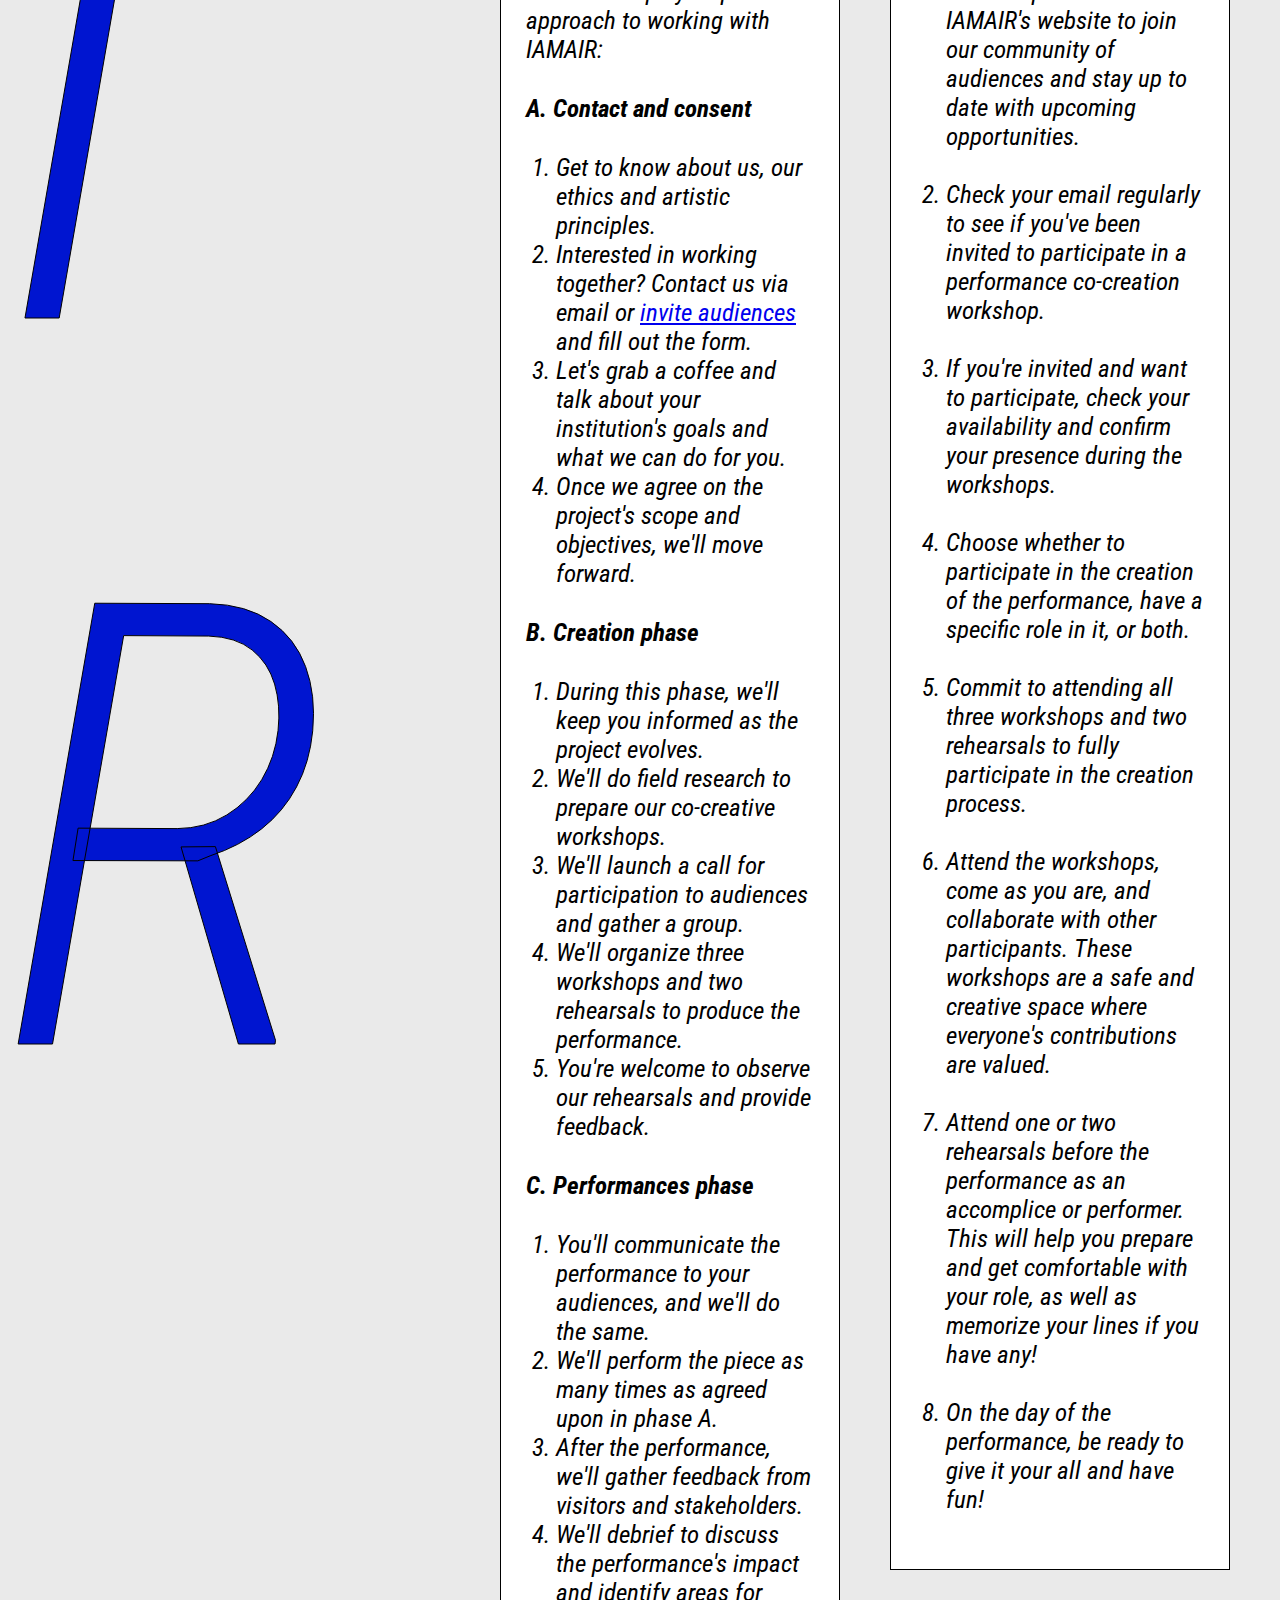
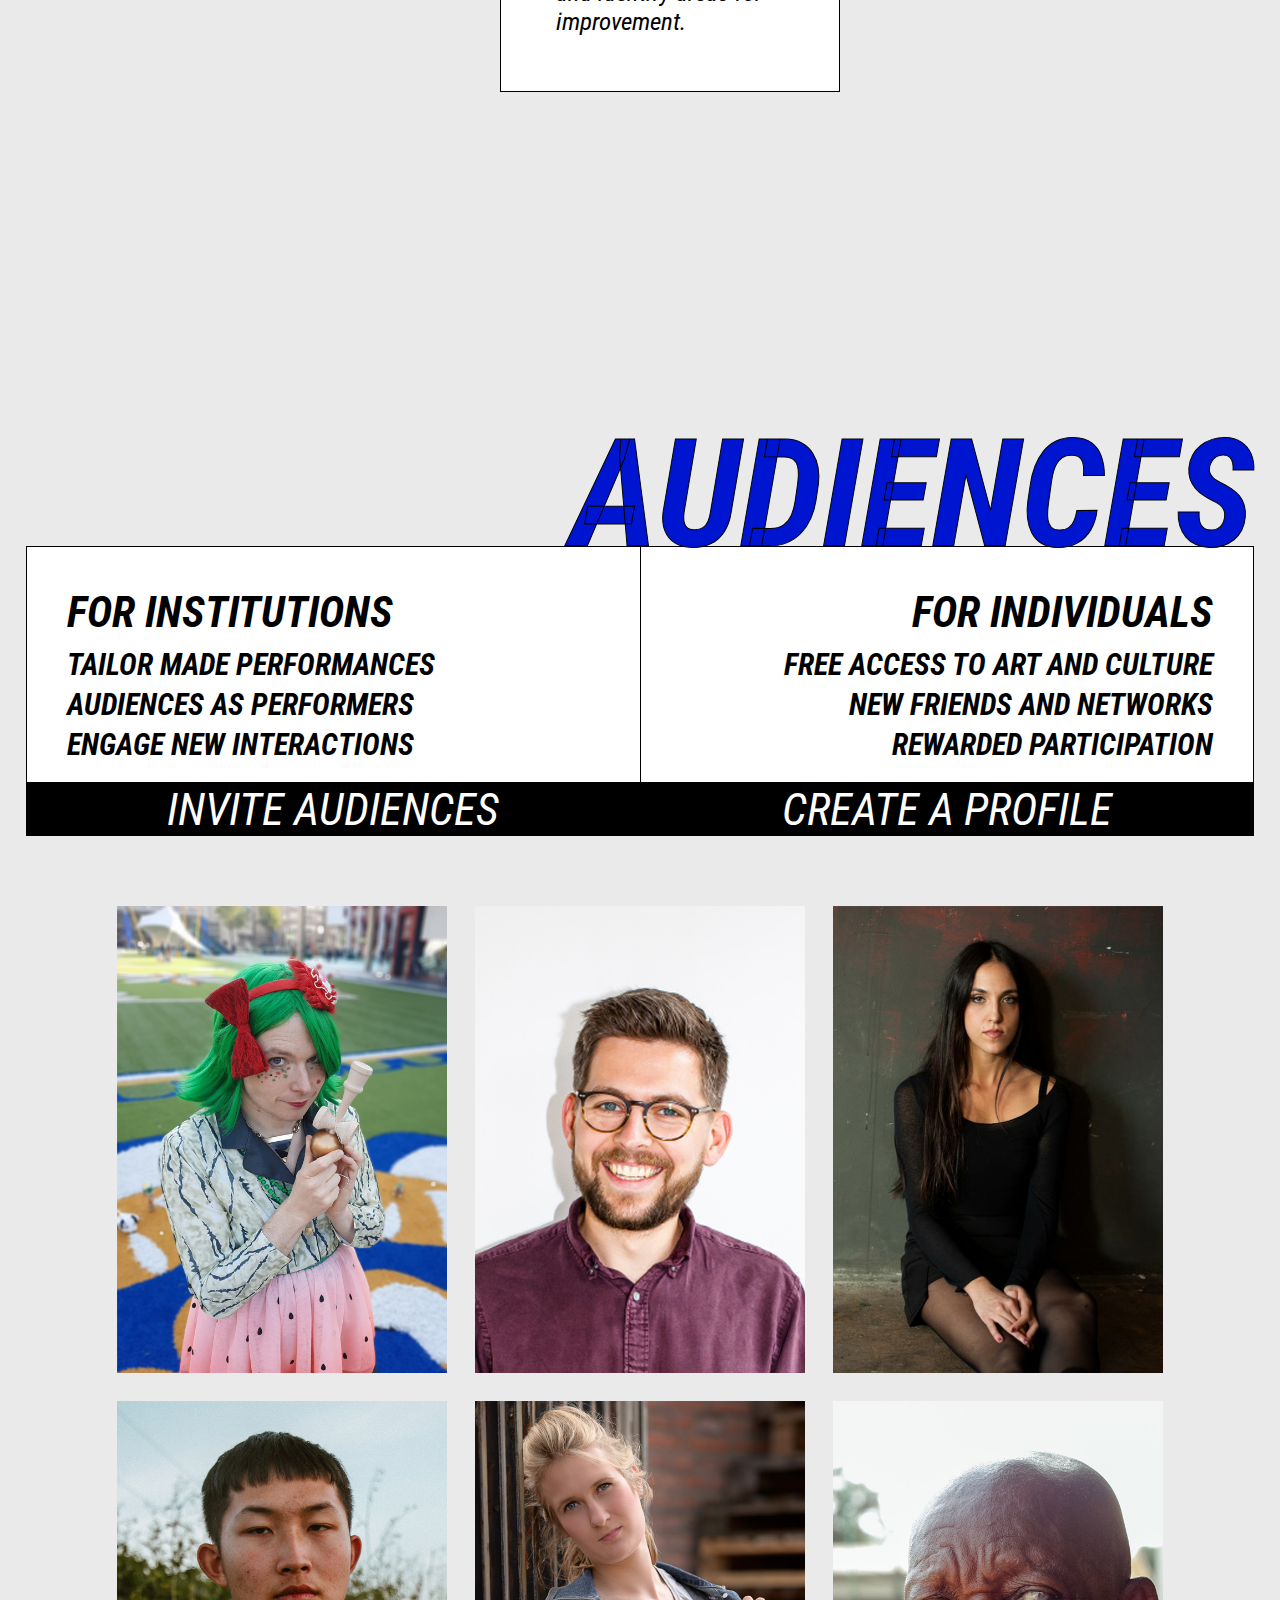
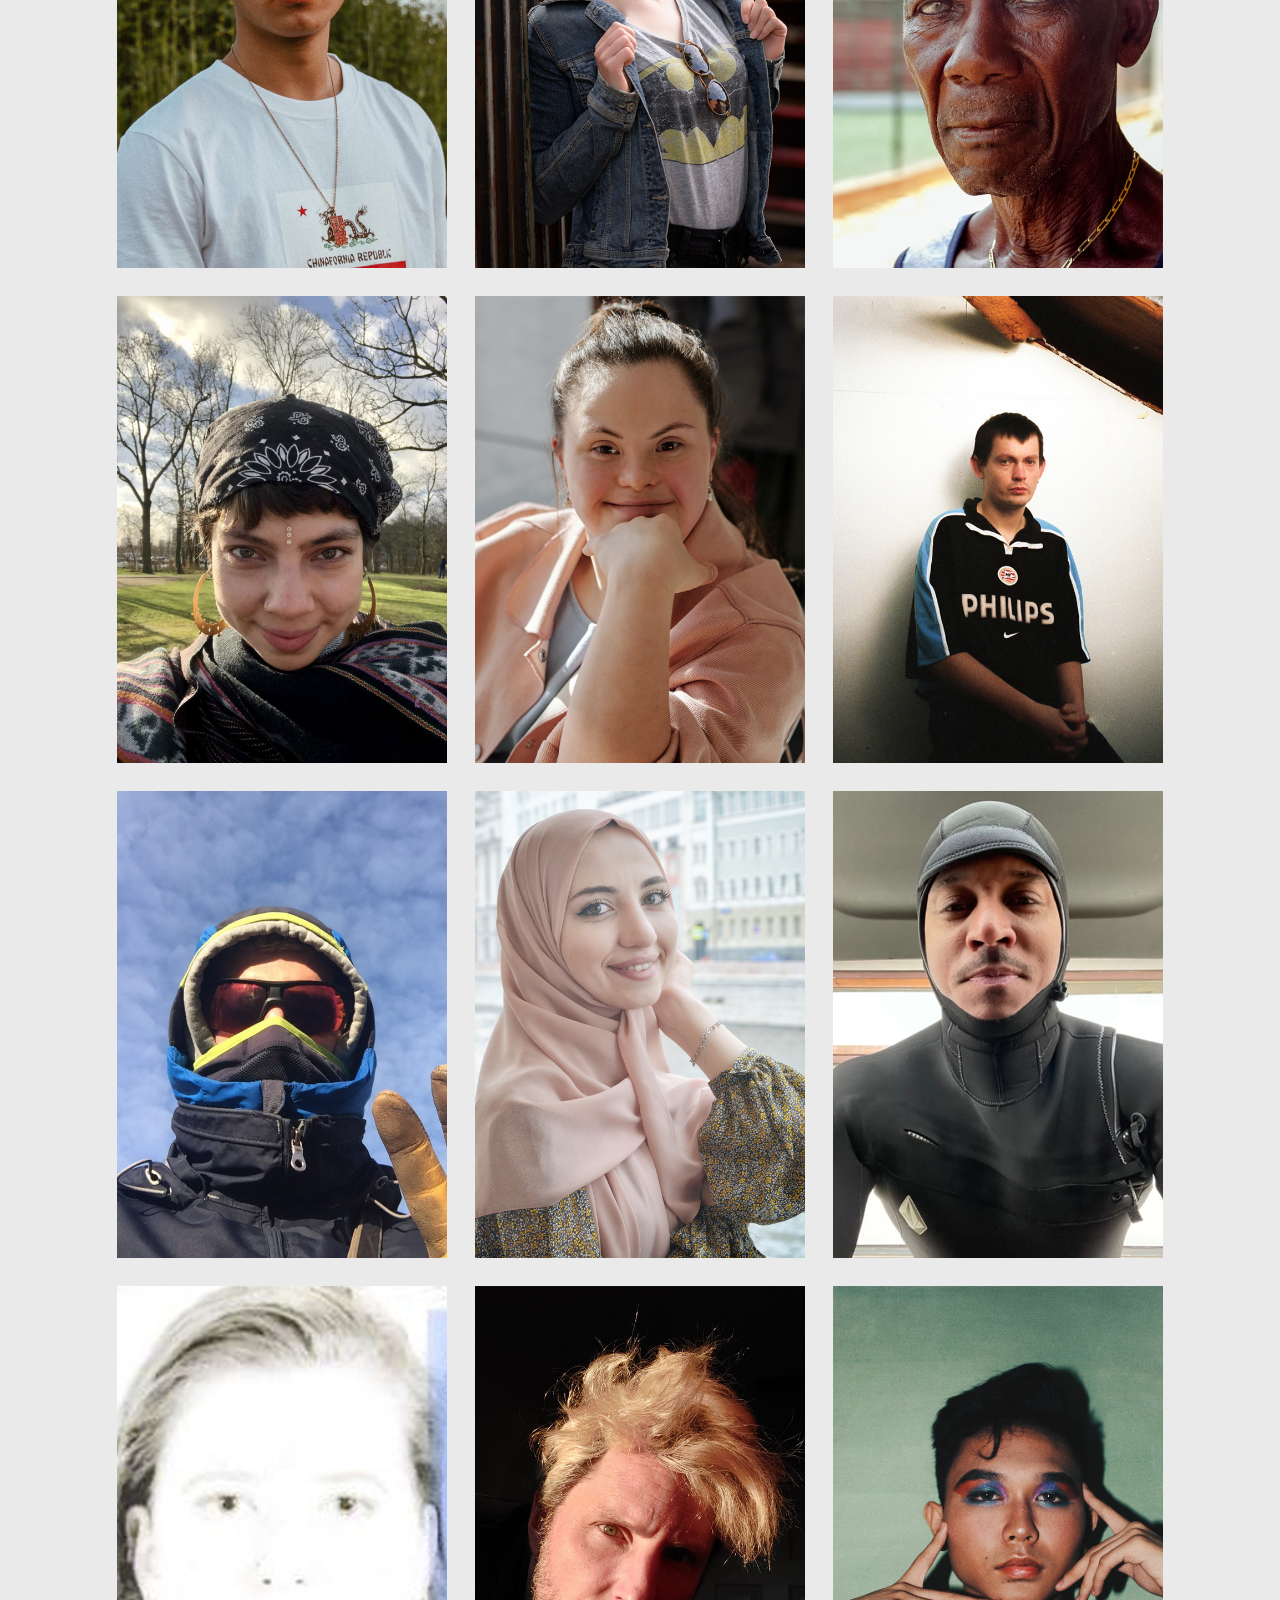
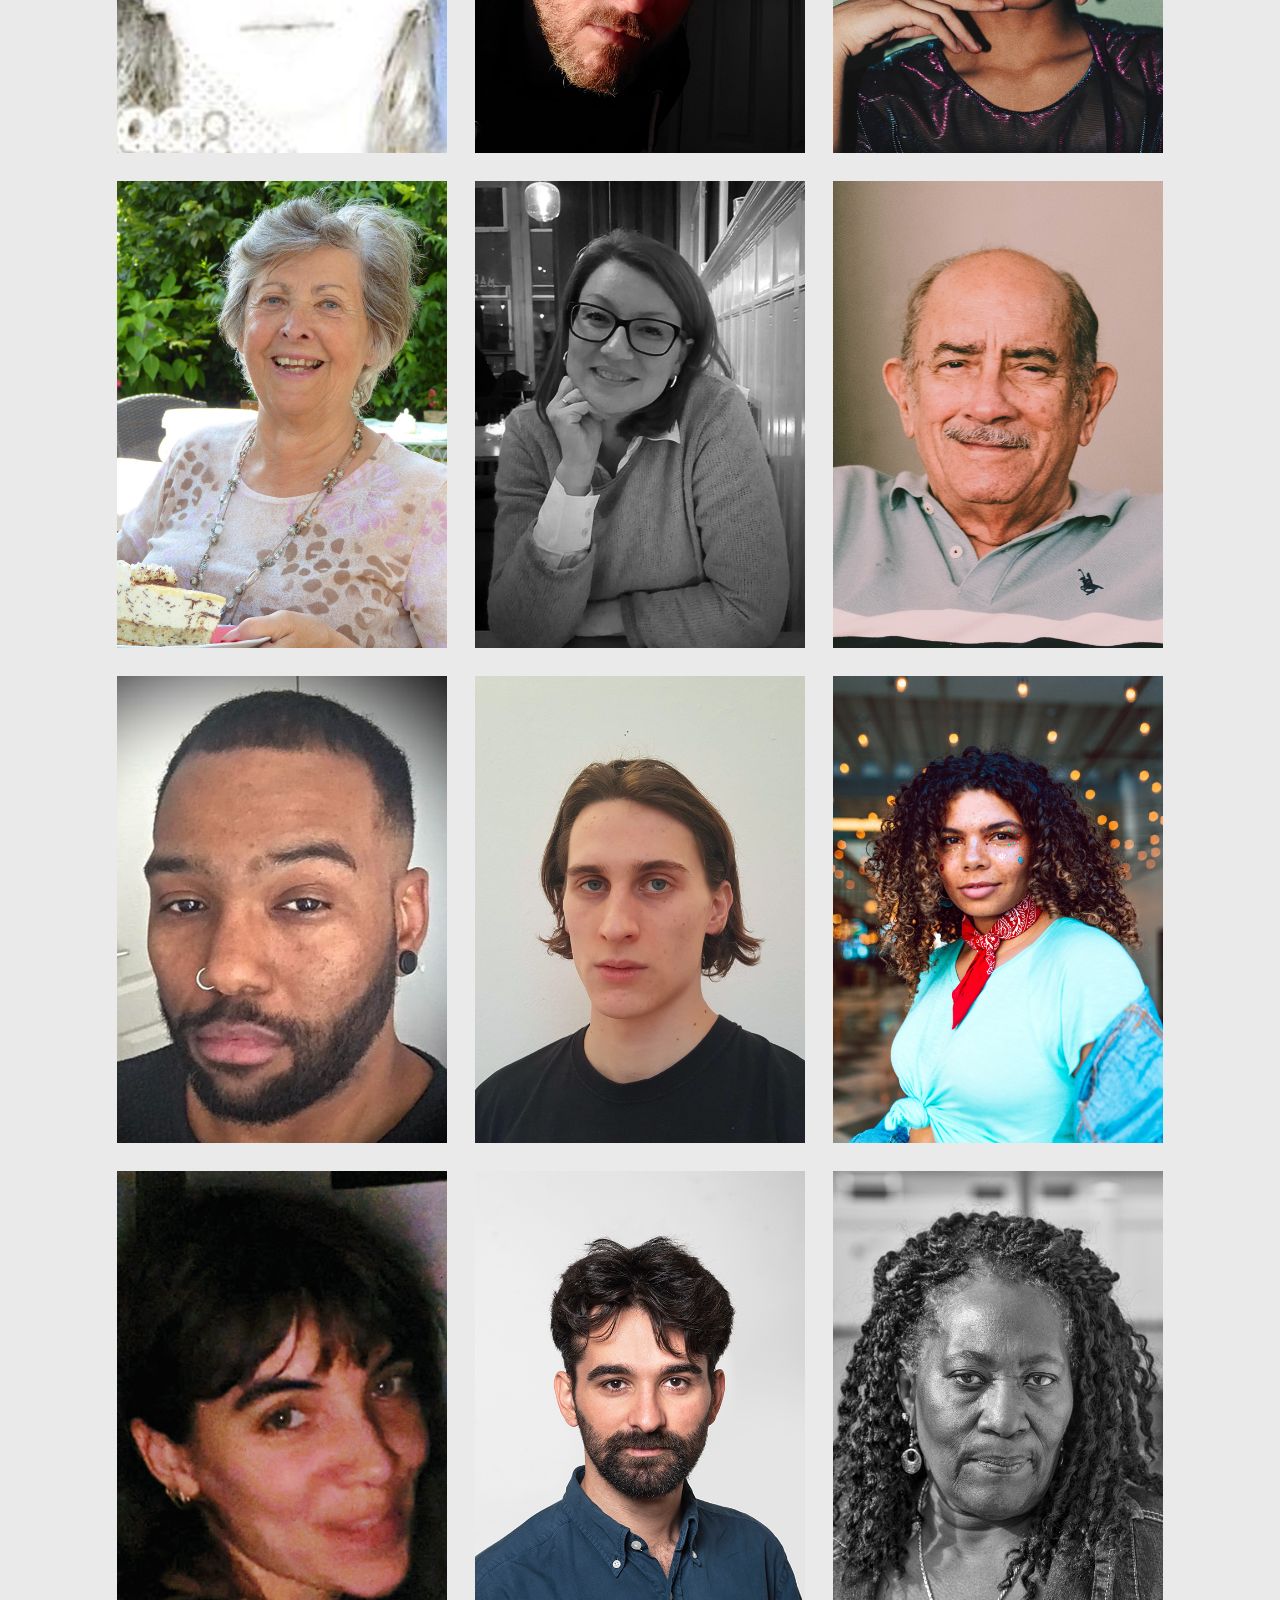
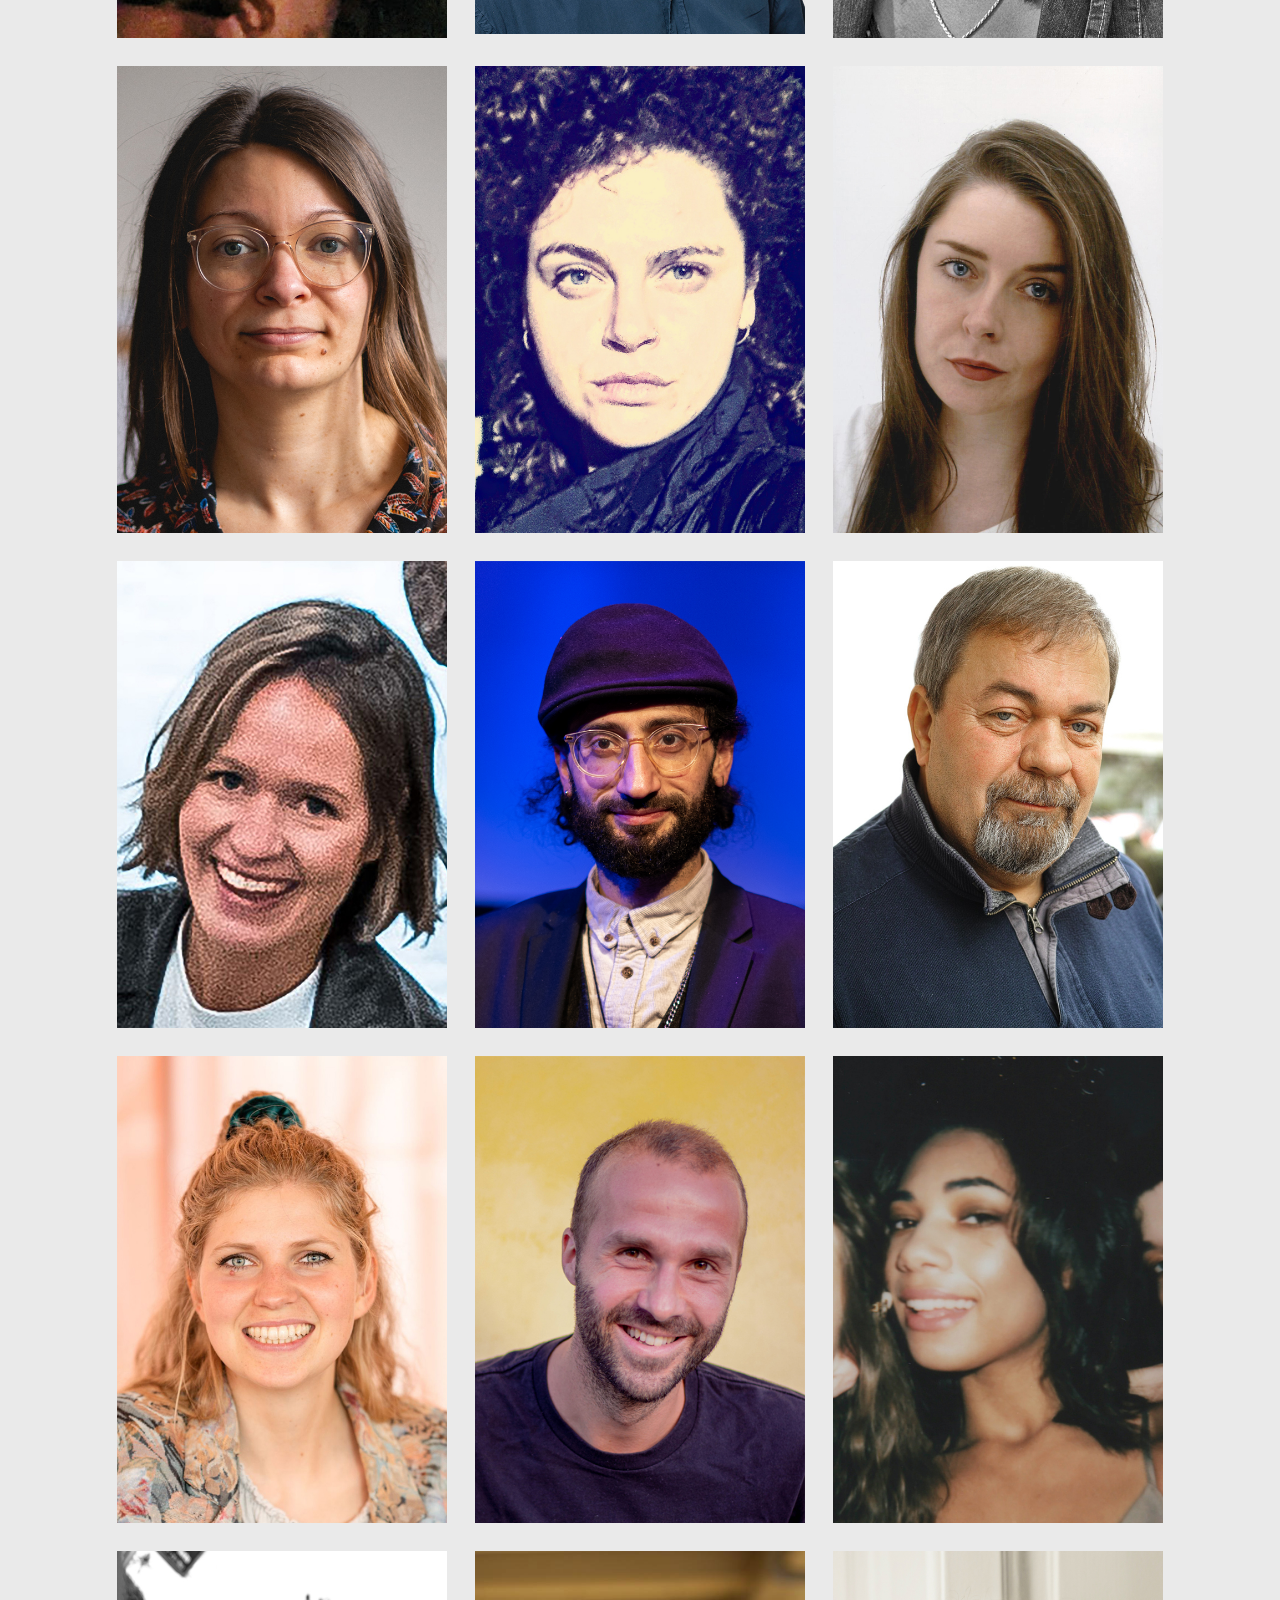
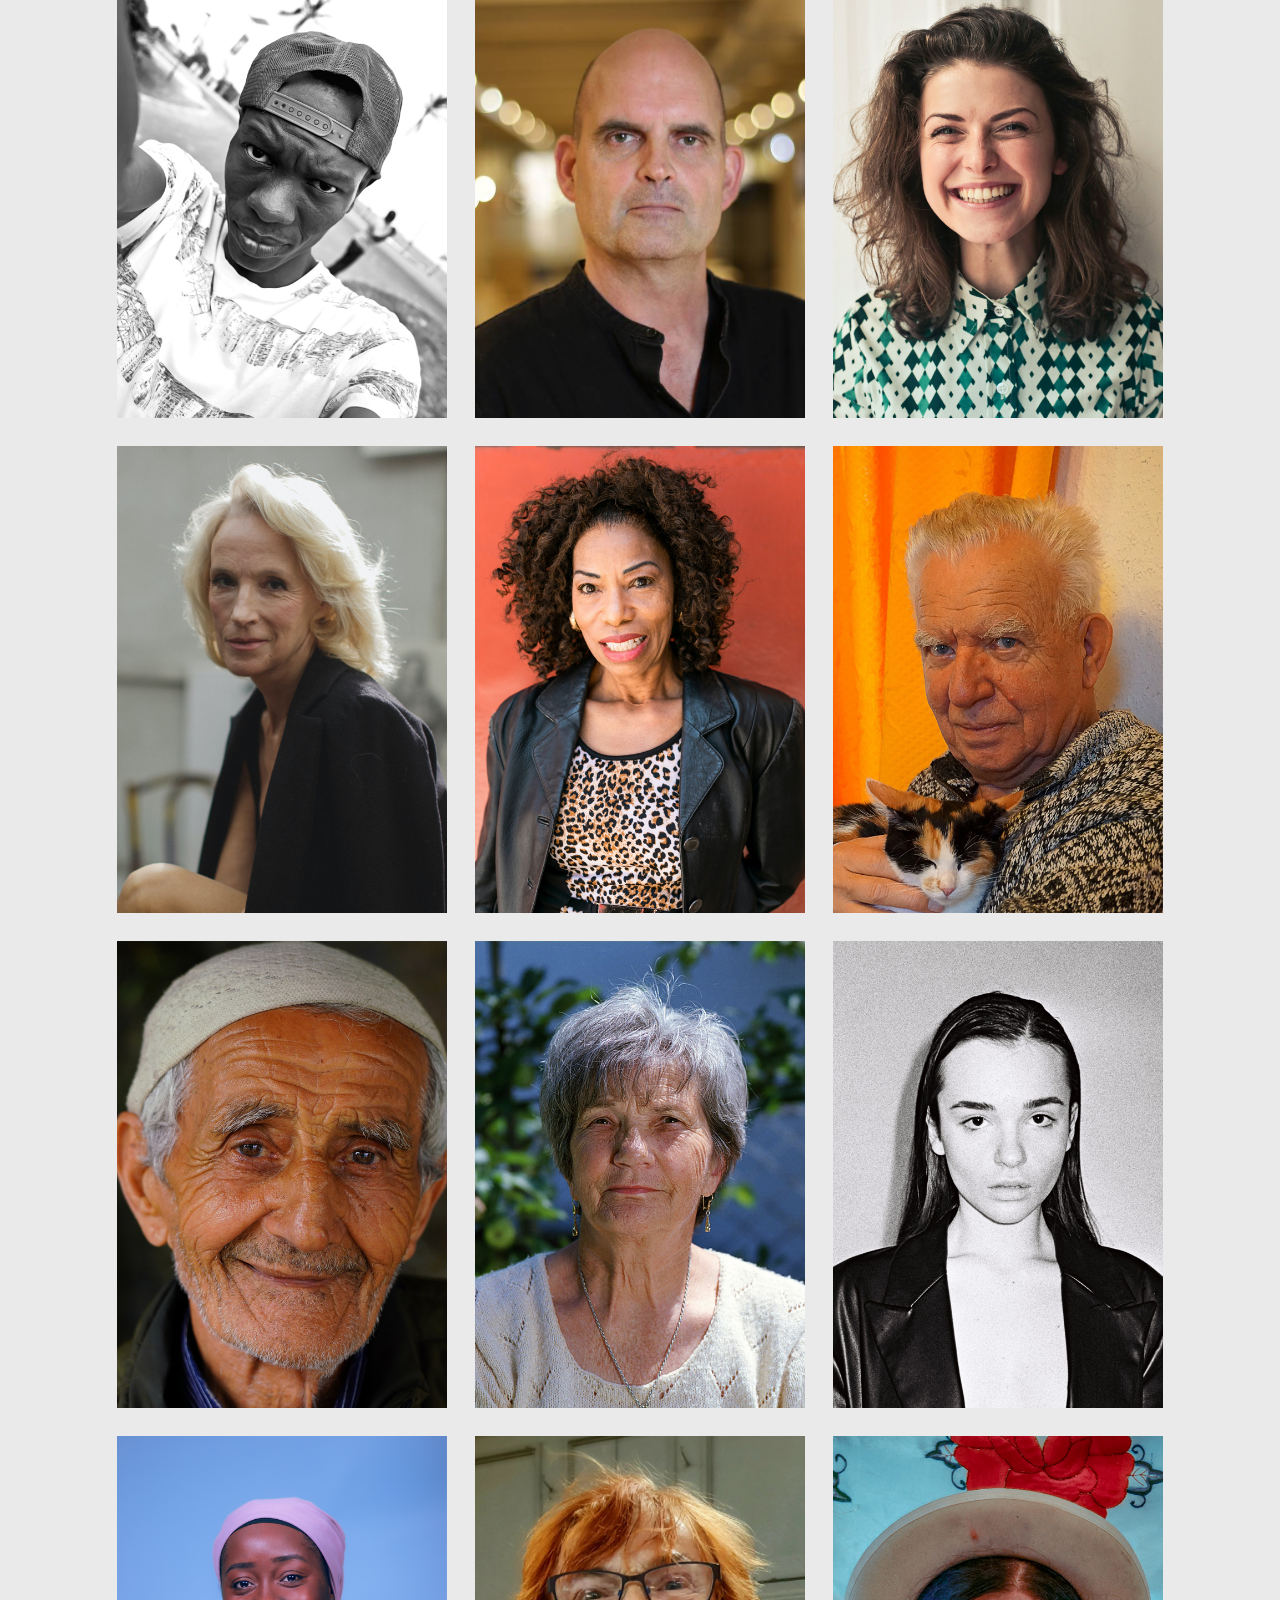
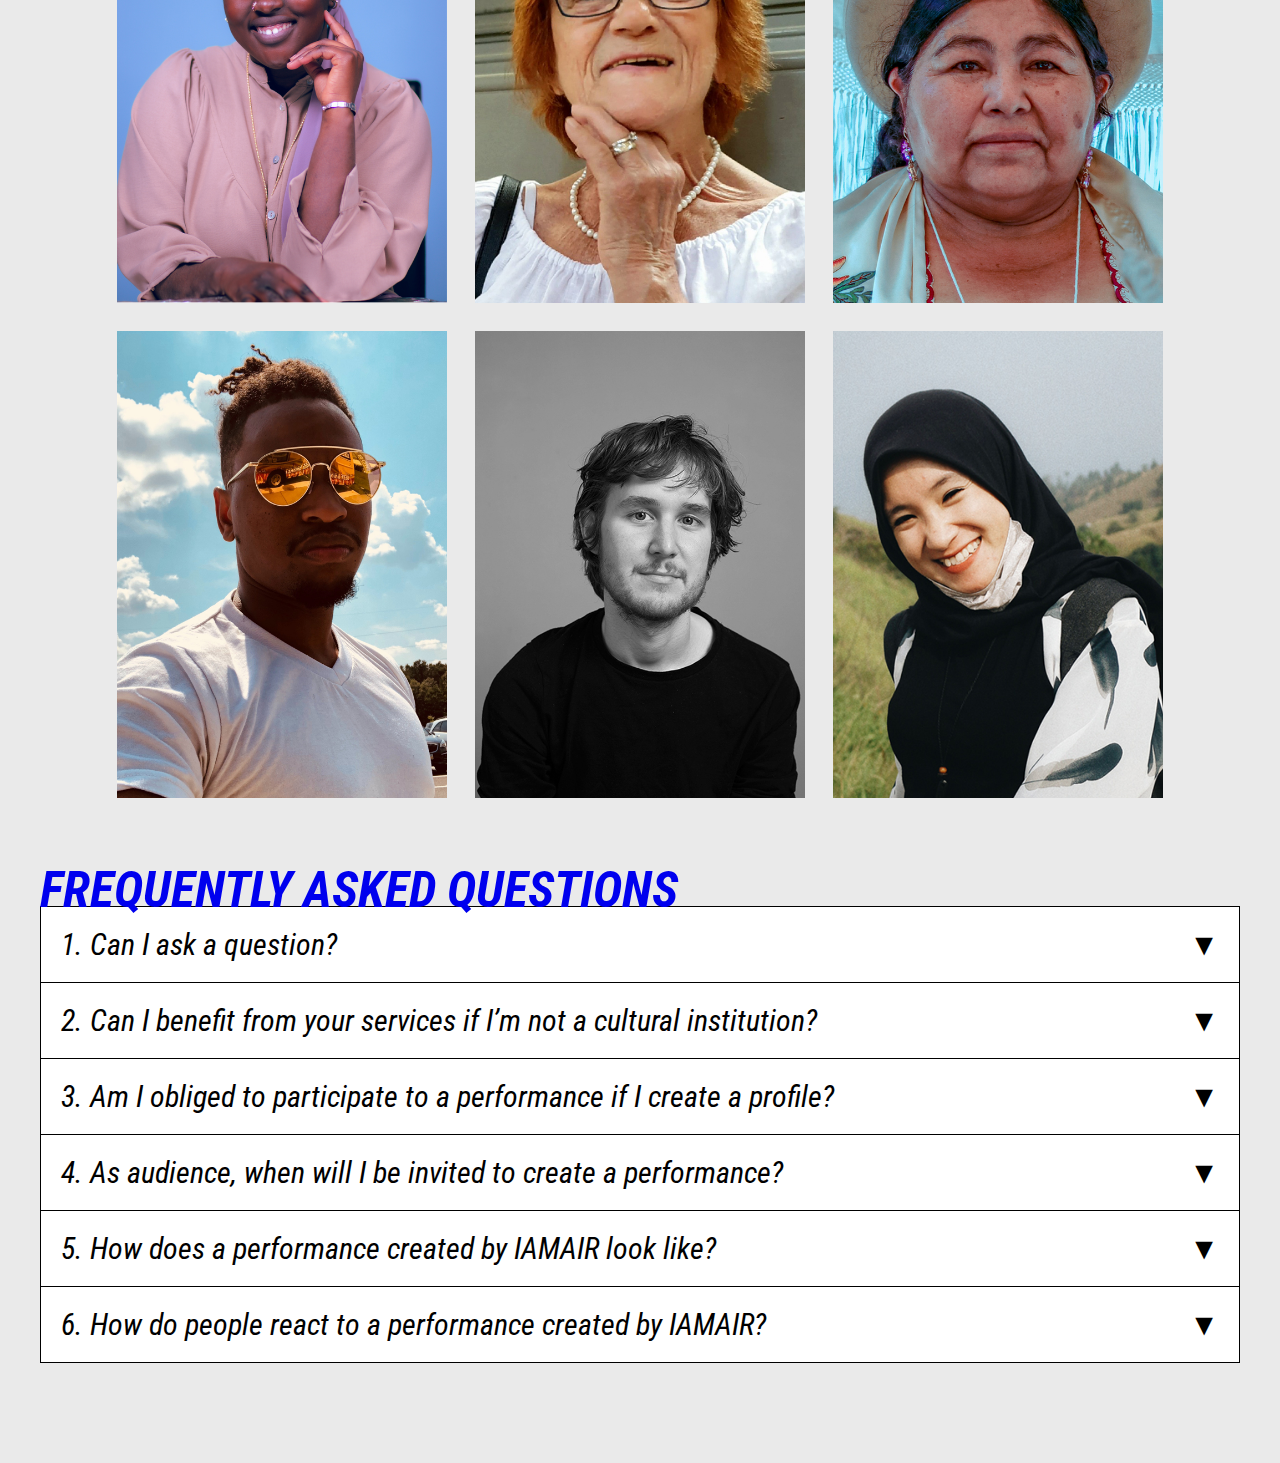
==== commit e964c642: "navbar tabs fit page width" ====
--- a/index.html
+++ b/index.html
@@ -20,7 +20,7 @@
     </head>
     <body class="bg-lightgray">
         <div class="navbar">
-            <ul style="max-width: none;padding-inline: 1%;">
+            <ul style="max-width: none;padding-inline: 0.5%;">
                 <li>
                     <a href="#">IAI</a>
                 </li>
@@ -35,7 +35,7 @@
                 </li>
                 <li class="speaker disabled"><img src="images/speaker-icon.png" alt="speaker-icon" /></li>
             </ul>
-            <ul class="second-row" style="background: #0033CC;max-width: none;padding-inline: 1%;">
+            <ul class="second-row" style="background: #0033CC;max-width: none;padding-inline: 0.5%;">
                 <li>
                     <a href="#audiences">AUDIENCES</a>
                 </li>
